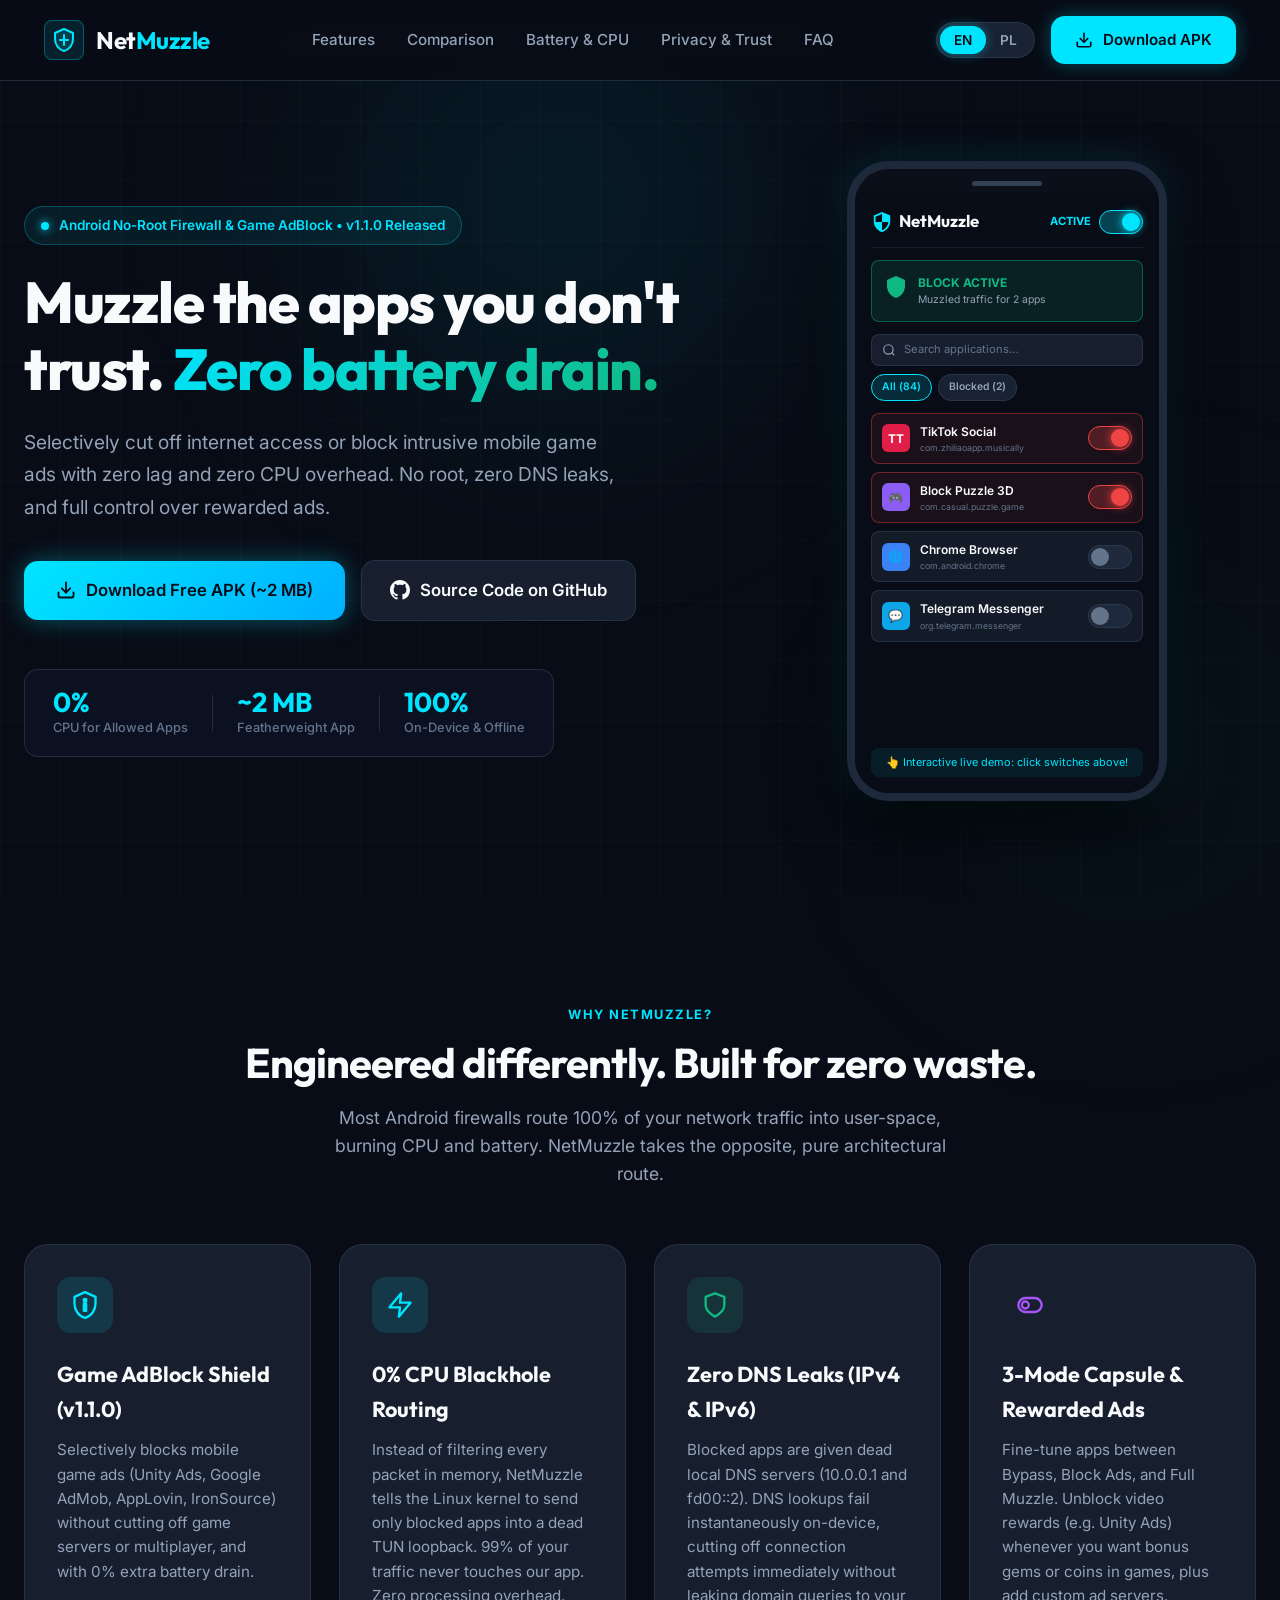
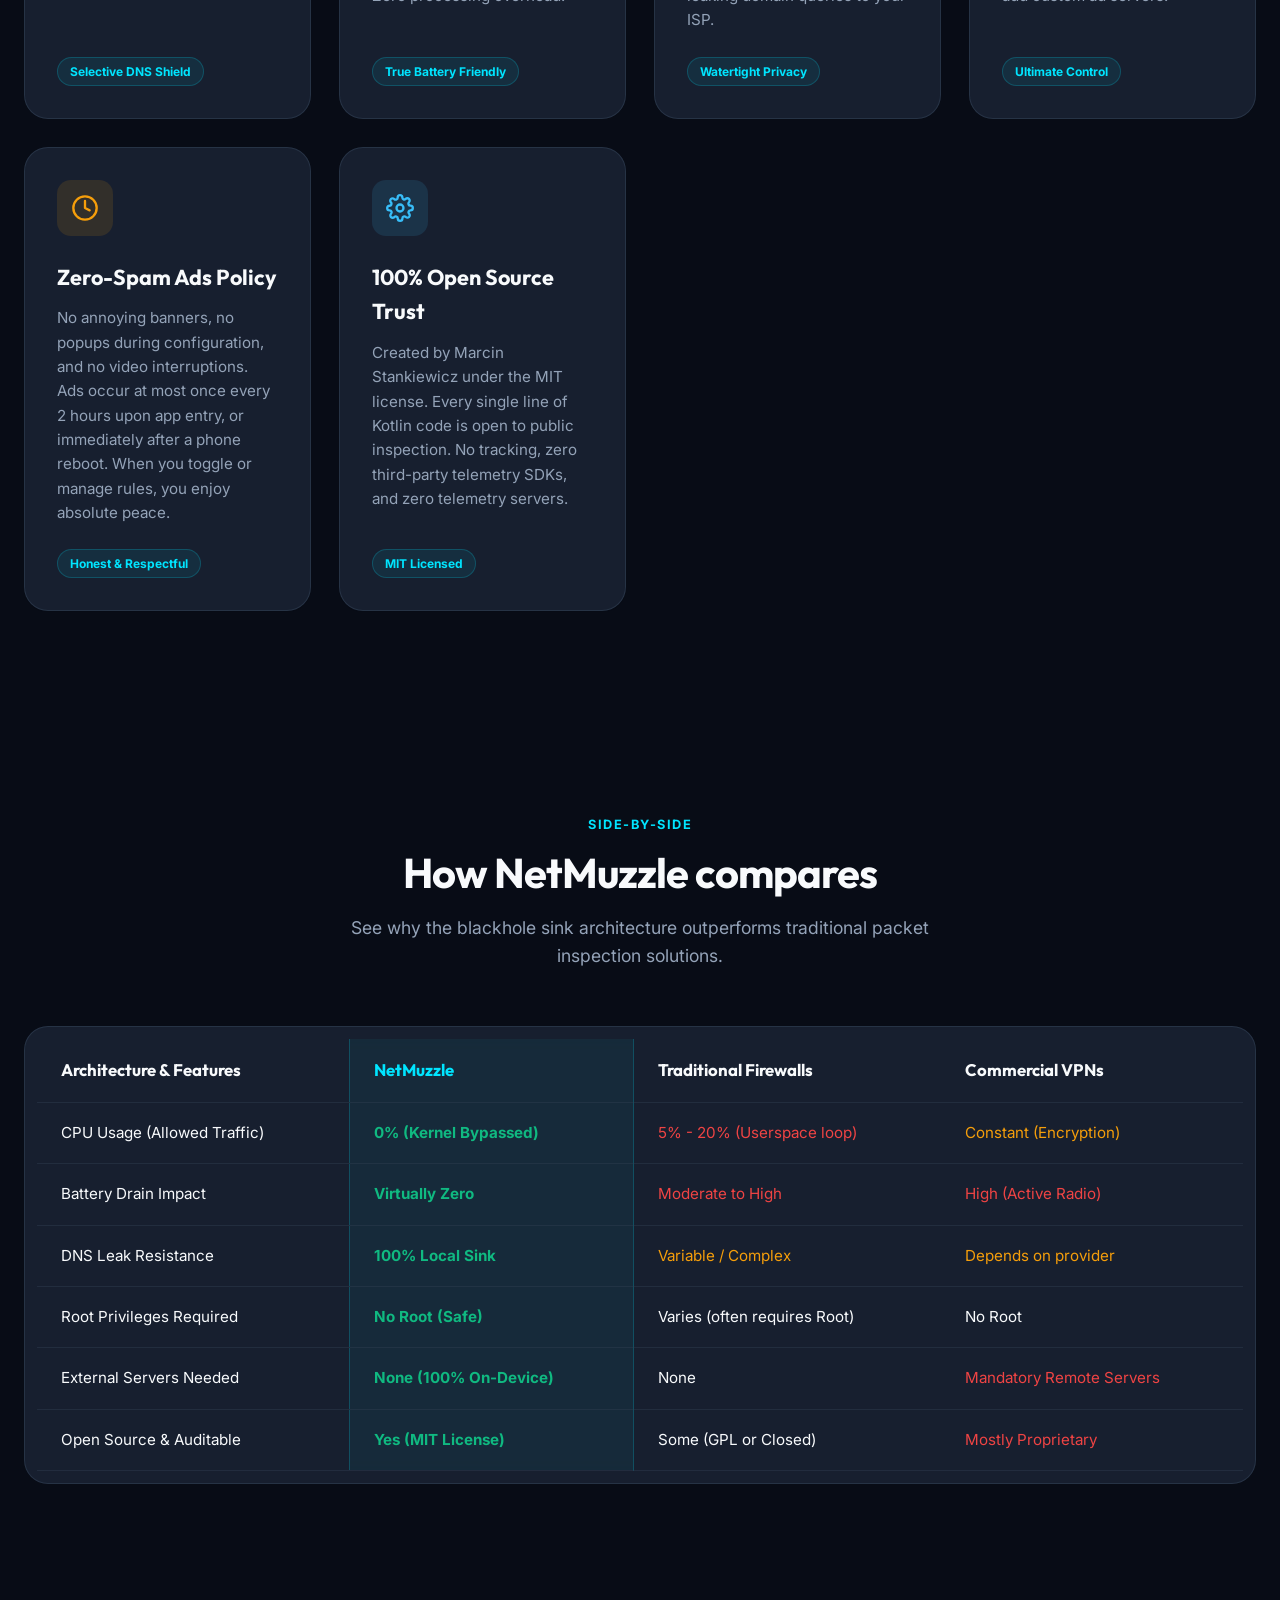
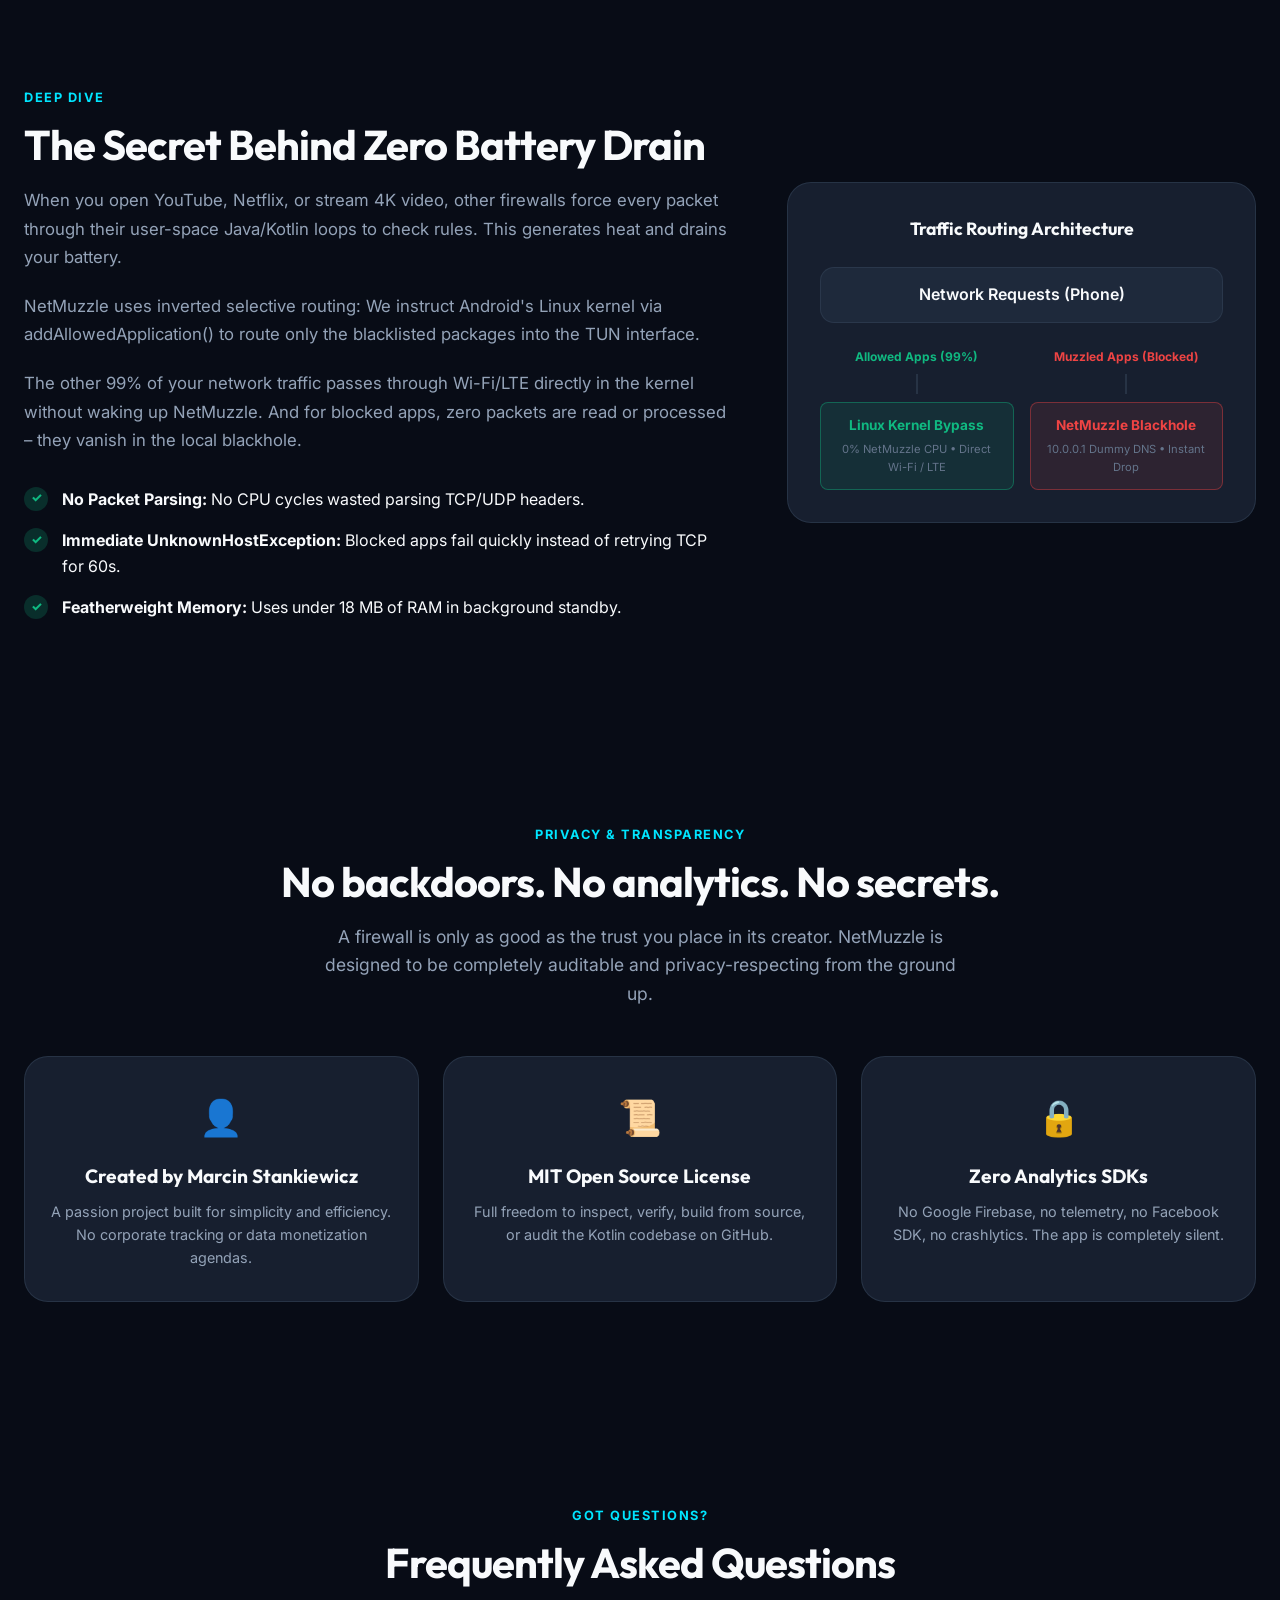
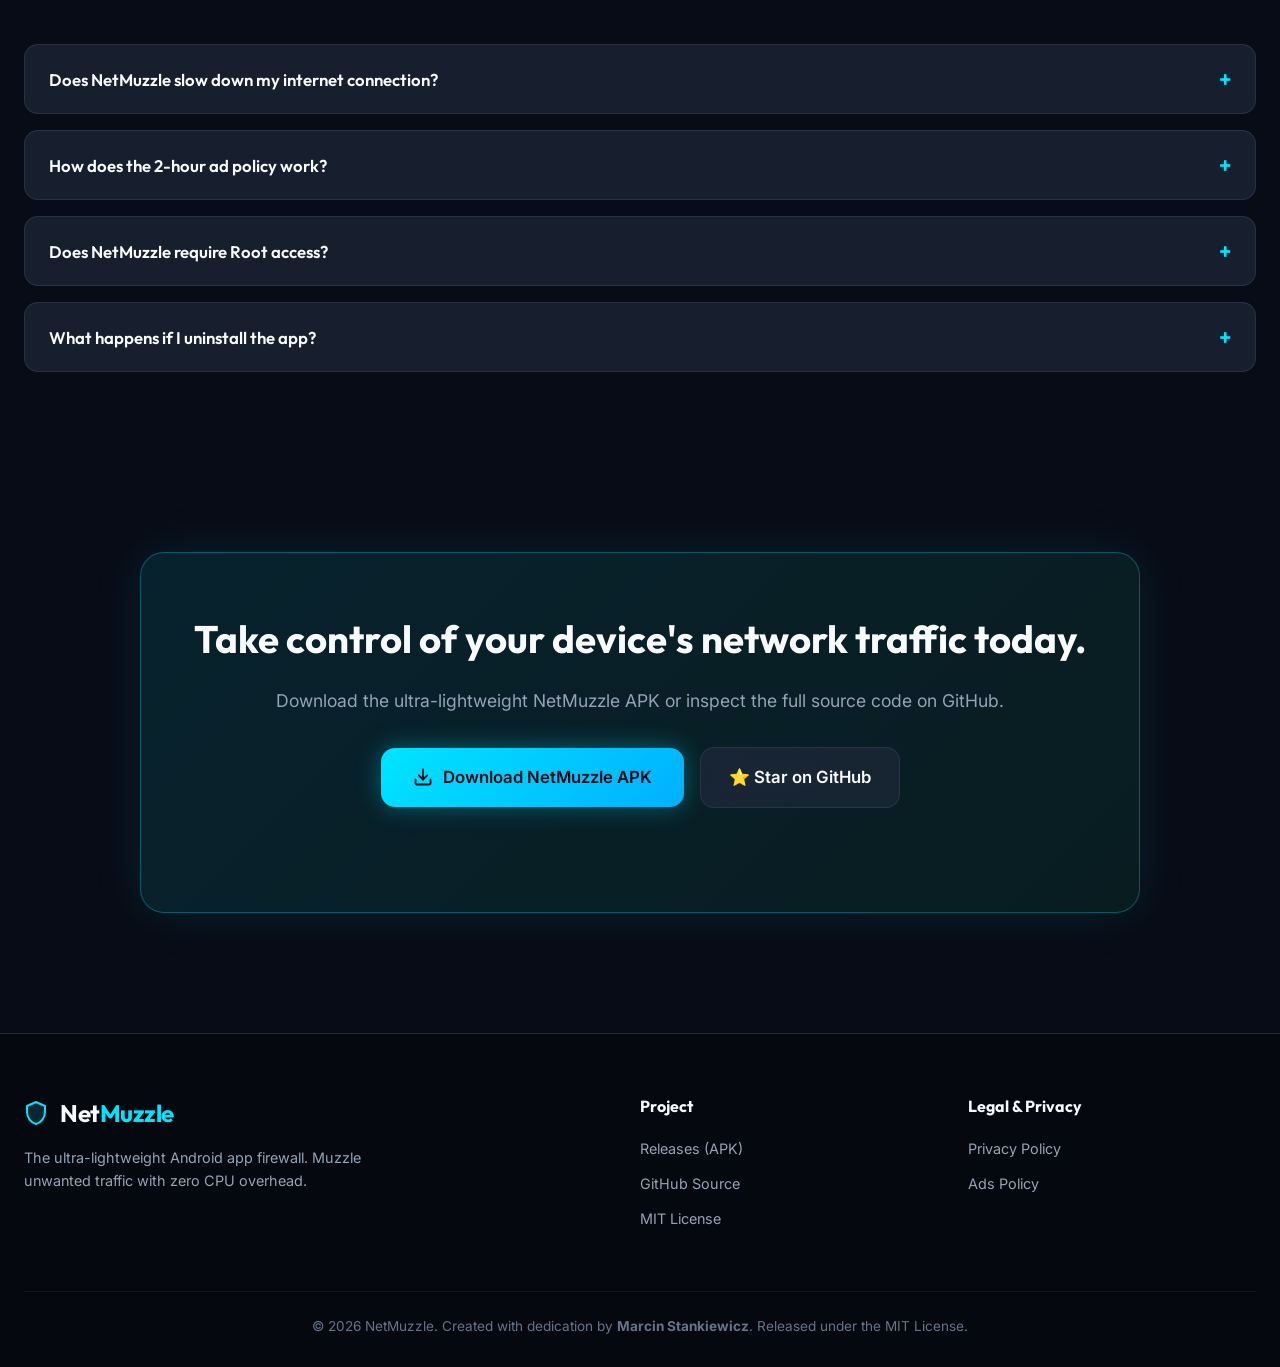
==== docs/index.html @ 723d8f4f "docs: update monetization plan and website to 2-hour ad interval with reboot reset" ====
<!DOCTYPE html>
<html lang="en">
<head>
    <meta charset="UTF-8">
    <meta name="viewport" content="width=device-width, initial-scale=1.0">
    <title>NetMuzzle - Ultra-Lightweight No-Root Android Firewall</title>
    <meta name="description" content="NetMuzzle is a sleek, ultra-lightweight Android firewall that selectively blocks internet access for chosen apps with zero CPU overhead, zero battery drain, and complete privacy.">
    
    <!-- Google Fonts -->
    <link rel="preconnect" href="https://fonts.googleapis.com">
    <link rel="preconnect" href="https://fonts.gstatic.com" crossorigin>
    <link href="https://fonts.googleapis.com/css2?family=Inter:wght@300;400;500;600;700&family=Outfit:wght@400;500;600;700;800&display=swap" rel="stylesheet">
    
    <link rel="stylesheet" href="style.css">
</head>
<body>
    <!-- Background Glow Elements -->
    <div class="glow-orb orb-1"></div>
    <div class="glow-orb orb-2"></div>
    <div class="grid-overlay"></div>

    <!-- Navigation Header -->
    <header class="navbar">
        <div class="nav-container">
            <a href="#hero" class="brand-logo">
                <div class="logo-icon-box">
                    <svg class="shield-svg" viewBox="0 0 24 24" fill="none" xmlns="http://www.w3.org/2000/svg">
                        <path d="M12 1L3 5V11C3 16.55 6.84 21.74 12 23C17.16 21.74 21 16.55 21 11V5L12 1Z" fill="#00E5FF" fill-opacity="0.15" stroke="#00E5FF" stroke-width="2" stroke-linecap="round" stroke-linejoin="round"/>
                        <path d="M12 7V17M8 12H16" stroke="#00E5FF" stroke-width="2" stroke-linecap="round" stroke-linejoin="round"/>
                    </svg>
                </div>
                <span class="brand-text">Net<span class="accent-text">Muzzle</span></span>
            </a>

            <nav class="nav-links">
                <a href="#features" class="nav-link" data-i18n="nav_features">Features</a>
                <a href="#comparison" class="nav-link" data-i18n="nav_comparison">Comparison</a>
                <a href="#performance" class="nav-link" data-i18n="nav_performance">Battery & CPU</a>
                <a href="#privacy" class="nav-link" data-i18n="nav_privacy">Privacy & Trust</a>
                <a href="#faq" class="nav-link" data-i18n="nav_faq">FAQ</a>
            </nav>

            <div class="nav-actions">
                <!-- Language Switcher Pill -->
                <div class="lang-switch-container">
                    <button class="lang-btn active" id="btn-en" onclick="setLanguage('en')">EN</button>
                    <button class="lang-btn" id="btn-pl" onclick="setLanguage('pl')">PL</button>
                </div>

                <a href="https://github.com/mastai-dev/NetMuzzle/releases/download/v1.1.0/NetMuzzle-v1.1.0.apk" class="btn btn-primary nav-cta">
                    <svg width="18" height="18" viewBox="0 0 24 24" fill="none" stroke="currentColor" stroke-width="2.2" stroke-linecap="round" stroke-linejoin="round"><path d="M21 15v4a2 2 0 0 1-2 2H5a2 2 0 0 1-2-2v-4"></path><polyline points="7 10 12 15 17 10"></polyline><line x1="12" y1="15" x2="12" y2="3"></line></svg>
                    <span data-i18n="btn_download">Download APK</span>
                </a>
            </div>
        </div>
    </header>

    <main>
        <!-- Hero Section -->
        <section id="hero" class="hero-section">
            <div class="hero-container">
                <div class="hero-content">
                    <div class="hero-badge">
                        <span class="pulse-dot"></span>
                        <span data-i18n="hero_badge">Android No-Root Firewall • Open Source</span>
                    </div>

                    <h1 class="hero-title" data-i18n="hero_title">
                        Muzzle the apps you don't trust. <span class="gradient-text">Zero battery drain.</span>
                    </h1>

                    <p class="hero-subtitle" data-i18n="hero_desc">
                        Selectively cut off internet access for chosen apps with our zero-CPU kernel sink. No root, zero DNS leaks, and an incidental once-a-day ad policy that respects your peace of mind.
                    </p>

                    <div class="hero-cta-group">
                        <a href="https://github.com/mastai-dev/NetMuzzle/releases/download/v1.1.0/NetMuzzle-v1.1.0.apk" class="btn btn-glow">
                            <svg width="20" height="20" viewBox="0 0 24 24" fill="none" stroke="currentColor" stroke-width="2.2" stroke-linecap="round" stroke-linejoin="round"><path d="M21 15v4a2 2 0 0 1-2 2H5a2 2 0 0 1-2-2v-4"></path><polyline points="7 10 12 15 17 10"></polyline><line x1="12" y1="15" x2="12" y2="3"></line></svg>
                            <span data-i18n="hero_cta_primary">Download Free APK (~2 MB)</span>
                        </a>
                        <a href="https://github.com/mastai-dev/NetMuzzle" target="_blank" class="btn btn-secondary">
                            <svg width="20" height="20" viewBox="0 0 24 24" fill="currentColor"><path d="M12 0C5.37 0 0 5.37 0 12c0 5.31 3.435 9.795 8.205 11.385.6.105.825-.255.825-.57 0-.285-.015-1.23-.015-2.235-3.015.555-3.795-.735-4.035-1.41-.135-.345-.72-1.41-1.23-1.695-.42-.225-1.02-.78-.015-.795.945-.015 1.62.87 1.845 1.23 1.08 1.815 2.805 1.305 3.495.99.105-.78.42-1.305.765-1.605-2.67-.3-5.46-1.335-5.46-5.925 0-1.305.465-2.385 1.23-3.225-.12-.3-.54-1.53.12-3.18 0 0 1.005-.315 3.3 1.23.96-.27 1.98-.405 3-.405s2.04.135 3 .405c2.295-1.56 3.3-1.23 3.3-1.23.66 1.65.24 2.88.12 3.18.765.84 1.23 1.905 1.23 3.225 0 4.605-2.805 5.625-5.475 5.925.435.375.81 1.095.81 2.22 0 1.605-.015 2.895-.015 3.3 0 .315.225.69.825.57A12.02 12.02 0 0024 12c0-6.63-5.37-12-12-12z"/></svg>
                            <span data-i18n="hero_cta_github">Source Code on GitHub</span>
                        </a>
                    </div>

                    <!-- Highlight Metrics -->
                    <div class="hero-stats">
                        <div class="stat-item">
                            <span class="stat-number">0%</span>
                            <span class="stat-label" data-i18n="stat_cpu">CPU for Allowed Apps</span>
                        </div>
                        <div class="stat-separator"></div>
                        <div class="stat-item">
                            <span class="stat-number">~2 MB</span>
                            <span class="stat-label" data-i18n="stat_size">Featherweight App</span>
                        </div>
                        <div class="stat-separator"></div>
                        <div class="stat-item">
                            <span class="stat-number">100%</span>
                            <span class="stat-label" data-i18n="stat_offline">On-Device & Offline</span>
                        </div>
                    </div>
                </div>

                <!-- Interactive App Preview Mockup -->
                <div class="hero-preview-wrapper">
                    <div class="phone-device-frame">
                        <div class="phone-speaker"></div>
                        <div class="phone-screen">
                            <!-- In-App Header -->
                            <div class="mock-app-bar">
                                <div class="mock-logo">
                                    <svg width="22" height="22" viewBox="0 0 24 24" fill="#00E5FF"><path d="M12 1L3 5v6c0 5.55 3.84 10.74 9 12 5.16-1.26 9-6.45 9-12V5L12 1zM12 11.99h7c-0.53 4.12-3.28 7.79-7 8.94V12H5V6.3l7-3.11v8.8z"/></svg>
                                    <span>NetMuzzle</span>
                                </div>
                                <div class="mock-master-switch-box">
                                    <span class="mock-switch-label" id="mock-status-text">ACTIVE</span>
                                    <label class="toggle-switch">
                                        <input type="checkbox" id="mock-master-toggle" checked onchange="toggleMockMaster()">
                                        <span class="toggle-slider"></span>
                                    </label>
                                </div>
                            </div>

                            <!-- In-App Status Card -->
                            <div class="mock-status-card" id="mock-status-card">
                                <div class="mock-status-icon">
                                    <svg width="24" height="24" viewBox="0 0 24 24" fill="currentColor"><path d="M12 1L3 5v6c0 5.55 3.84 10.74 9 12 5.16-1.26 9-6.45 9-12V5L12 1z"/></svg>
                                </div>
                                <div class="mock-status-info">
                                    <div class="mock-status-title" id="mock-card-title">BLOCK ACTIVE</div>
                                    <div class="mock-status-desc" id="mock-card-desc">Muzzled traffic for 2 apps</div>
                                </div>
                            </div>

                            <!-- In-App Search Bar -->
                            <div class="mock-search">
                                <svg width="14" height="14" viewBox="0 0 24 24" fill="none" stroke="#94A3B8" stroke-width="2"><circle cx="11" cy="11" r="8"></circle><line x1="21" y1="21" x2="16.65" y2="16.65"></line></svg>
                                <span class="mock-search-txt" data-i18n="mock_search">Search applications…</span>
                            </div>

                            <!-- In-App Filter Chips -->
                            <div class="mock-chips">
                                <span class="mock-chip active" data-i18n="mock_all">All (84)</span>
                                <span class="mock-chip" id="mock-blocked-chip" data-i18n="mock_blocked_chip">Blocked (2)</span>
                            </div>

                            <!-- In-App App List -->
                            <div class="mock-app-list">
                                <!-- App Item 1: TikTok / Social -->
                                <div class="mock-app-item blocked" id="app-item-1">
                                    <div class="app-avatar avatar-social">TT</div>
                                    <div class="app-details">
                                        <div class="app-name">TikTok Social</div>
                                        <div class="app-pkg">com.zhiliaoapp.musically</div>
                                    </div>
                                    <label class="toggle-switch switch-danger">
                                        <input type="checkbox" checked onchange="toggleMockApp(1)">
                                        <span class="toggle-slider"></span>
                                    </label>
                                </div>

                                <!-- App Item 2: Free Game with Ads -->
                                <div class="mock-app-item blocked" id="app-item-2">
                                    <div class="app-avatar avatar-game">🎮</div>
                                    <div class="app-details">
                                        <div class="app-name">Block Puzzle 3D</div>
                                        <div class="app-pkg">com.casual.puzzle.game</div>
                                    </div>
                                    <label class="toggle-switch switch-danger">
                                        <input type="checkbox" checked onchange="toggleMockApp(2)">
                                        <span class="toggle-slider"></span>
                                    </label>
                                </div>

                                <!-- App Item 3: Browser (Allowed) -->
                                <div class="mock-app-item" id="app-item-3">
                                    <div class="app-avatar avatar-browser">🌐</div>
                                    <div class="app-details">
                                        <div class="app-name">Chrome Browser</div>
                                        <div class="app-pkg">com.android.chrome</div>
                                    </div>
                                    <label class="toggle-switch switch-danger">
                                        <input type="checkbox" onchange="toggleMockApp(3)">
                                        <span class="toggle-slider"></span>
                                    </label>
                                </div>

                                <!-- App Item 4: Messaging (Allowed) -->
                                <div class="mock-app-item" id="app-item-4">
                                    <div class="app-avatar avatar-msg">💬</div>
                                    <div class="app-details">
                                        <div class="app-name">Telegram Messenger</div>
                                        <div class="app-pkg">org.telegram.messenger</div>
                                    </div>
                                    <label class="toggle-switch switch-danger">
                                        <input type="checkbox" onchange="toggleMockApp(4)">
                                        <span class="toggle-slider"></span>
                                    </label>
                                </div>
                            </div>

                            <!-- In-App Interactive Hint -->
                            <div class="mock-interactive-hint" data-i18n="mock_try_hint">
                                👆 Interactive live demo: click switches above!
                            </div>
                        </div>
                    </div>
                </div>
            </div>
        </section>

        <!-- Feature Pillars -->
        <section id="features" class="section">
            <div class="section-container">
                <div class="section-header text-center">
                    <span class="section-badge" data-i18n="badge_why">Why NetMuzzle?</span>
                    <h2 class="section-title" data-i18n="features_title">Engineered differently. Built for zero waste.</h2>
                    <p class="section-subtitle" data-i18n="features_subtitle">
                        Most Android firewalls route 100% of your network traffic into user-space, burning CPU and battery. NetMuzzle takes the opposite, pure architectural route.
                    </p>
                </div>

                <div class="features-grid">
                    <!-- Feature Card 0: Game AdBlock Shield -->
                    <div class="feature-card">
                        <div class="card-icon cyan-glow">
                            <svg width="28" height="28" viewBox="0 0 24 24" fill="none" stroke="#00E5FF" stroke-width="2" stroke-linecap="round" stroke-linejoin="round"><path d="M12 1L3 5v6c0 5.55 3.84 10.74 9 12 5.16-1.26 9-6.45 9-12V5L12 1z"></path><path d="M11 7h2v2h-2zM11 11h2v6h-2z"></path></svg>
                        </div>
                        <h3 class="card-title" data-i18n="f0_title">Game AdBlock Shield (v1.1.0)</h3>
                        <p class="card-desc" data-i18n="f0_desc">
                            Selectively blocks mobile game ads (Unity Ads, Google AdMob, AppLovin, IronSource) without cutting off game servers or multiplayer, and with 0% extra battery drain.
                        </p>
                        <div class="card-tag" data-i18n="f0_tag">Selective DNS Shield</div>
                    </div>

                    <!-- Feature Card 1 -->
                    <div class="feature-card">
                        <div class="card-icon cyan-glow">
                            <svg width="28" height="28" viewBox="0 0 24 24" fill="none" stroke="#00E5FF" stroke-width="2" stroke-linecap="round" stroke-linejoin="round"><path d="M13 2L3 14h9l-1 8 10-12h-9l1-8z"></path></svg>
                        </div>
                        <h3 class="card-title" data-i18n="f1_title">0% CPU Blackhole Routing</h3>
                        <p class="card-desc" data-i18n="f1_desc">
                            Instead of filtering every packet in memory, NetMuzzle tells the Linux kernel to send <em>only</em> blocked apps into a dead TUN loopback. 99% of your traffic never touches our app. Zero processing overhead.
                        </p>
                        <div class="card-tag" data-i18n="f1_tag">True Battery Friendly</div>
                    </div>

                    <!-- Feature Card 2 -->
                    <div class="feature-card">
                        <div class="card-icon green-glow">
                            <svg width="28" height="28" viewBox="0 0 24 24" fill="none" stroke="#10B981" stroke-width="2" stroke-linecap="round" stroke-linejoin="round"><path d="M12 22s8-4 8-10V5l-8-3-8 3v7c0 6 8 10 8 10z"></path></svg>
                        </div>
                        <h3 class="card-title" data-i18n="f2_title">Zero DNS Leaks (IPv4 & IPv6)</h3>
                        <p class="card-desc" data-i18n="f2_desc">
                            Blocked apps are given dead local DNS servers (<code>10.0.0.1</code> and <code>fd00::2</code>). DNS lookups fail instantaneously on-device, cutting off connection attempts immediately without leaking domain queries to your ISP.
                        </p>
                        <div class="card-tag" data-i18n="f2_tag">Watertight Privacy</div>
                    </div>

                    <!-- Feature Card 5: 3-State Capsule & Rewarded Ads -->
                    <div class="feature-card">
                        <div class="card-icon purple-glow">
                            <svg width="28" height="28" viewBox="0 0 24 24" fill="none" stroke="#A855F7" stroke-width="2" stroke-linecap="round" stroke-linejoin="round"><rect x="2" y="6" width="20" height="12" rx="6"></rect><circle cx="8" cy="12" r="3"></circle></svg>
                        </div>
                        <h3 class="card-title" data-i18n="f5_title">3-Mode Capsule &amp; Rewarded Ads</h3>
                        <p class="card-desc" data-i18n="f5_desc">
                            Fine-tune apps between Bypass, Block Ads, and Full Muzzle. Unblock video rewards (e.g. Unity Ads) whenever you want bonus gems or coins in games, plus add custom ad servers.
                        </p>
                        <div class="card-tag" data-i18n="f5_tag">Ultimate Control</div>
                    </div>

                    <!-- Feature Card 3 -->
                    <div class="feature-card">
                        <div class="card-icon amber-glow">
                            <svg width="28" height="28" viewBox="0 0 24 24" fill="none" stroke="#F59E0B" stroke-width="2" stroke-linecap="round" stroke-linejoin="round"><circle cx="12" cy="12" r="10"></circle><polyline points="12 6 12 12 16 14"></polyline></svg>
                        </div>
                        <h3 class="card-title" data-i18n="f3_title">Zero-Spam Ads Policy</h3>
                        <p class="card-desc" data-i18n="f3_desc">
                            No annoying banners, no popups during configuration, and no video interruptions. Ads occur at most <strong>once every 2 hours</strong> or immediately after a phone reboot. When you toggle or manage rules, you enjoy absolute peace.
                        </p>
                        <div class="card-tag" data-i18n="f3_tag">Honest & Respectful</div>
                    </div>

                    <!-- Feature Card 4 -->
                    <div class="feature-card">
                        <div class="card-icon blue-glow">
                            <svg width="28" height="28" viewBox="0 0 24 24" fill="none" stroke="#38BDF8" stroke-width="2" stroke-linecap="round" stroke-linejoin="round"><circle cx="12" cy="12" r="3"></circle><path d="M19.4 15a1.65 1.65 0 0 0 .33 1.82l.06.06a2 2 0 0 1 0 2.83 2 2 0 0 1-2.83 0l-.06-.06a1.65 1.65 0 0 0-1.82-.33 1.65 1.65 0 0 0-1 1.51V21a2 2 0 0 1-2 2 2 2 0 0 1-2-2v-.09A1.65 1.65 0 0 0 9 19.4a1.65 1.65 0 0 0-1.82.33l-.06.06a2 2 0 0 1-2.83 0 2 2 0 0 1 0-2.83l.06-.06a1.65 1.65 0 0 0 .33-1.82 1.65 1.65 0 0 0-1.51-1H3a2 2 0 0 1-2-2 2 2 0 0 1 2-2h.09A1.65 1.65 0 0 0 4.6 9a1.65 1.65 0 0 0-.33-1.82l-.06-.06a2 2 0 0 1 0-2.83 2 2 0 0 1 2.83 0l.06.06a1.65 1.65 0 0 0 1.82.33H9a1.65 1.65 0 0 0 1-1.51V3a2 2 0 0 1 2-2 2 2 0 0 1 2 2v.09a1.65 1.65 0 0 0 1 1.51 1.65 1.65 0 0 0 1.82-.33l.06-.06a2 2 0 0 1 2.83 0 2 2 0 0 1 0 2.83l-.06.06a1.65 1.65 0 0 0-.33 1.82V9a1.65 1.65 0 0 0 1.51 1H21a2 2 0 0 1 2 2 2 2 0 0 1-2 2h-.09a1.65 1.65 0 0 0-1.51 1z"></path></svg>
                        </div>
                        <h3 class="card-title" data-i18n="f4_title">100% Open Source Trust</h3>
                        <p class="card-desc" data-i18n="f4_desc">
                            Created by <strong>Marcin Stankiewicz</strong> under the MIT license. Every single line of Kotlin code is open to public inspection. No tracking, zero third-party telemetry SDKs, and zero telemetry servers.
                        </p>
                        <div class="card-tag" data-i18n="f4_tag">MIT Licensed</div>
                    </div>
                </div>
            </div>
        </section>

        <!-- Comparison Table Section -->
        <section id="comparison" class="section comparison-section">
            <div class="section-container">
                <div class="section-header text-center">
                    <span class="section-badge" data-i18n="badge_comp">Side-by-Side</span>
                    <h2 class="section-title" data-i18n="comp_title">How NetMuzzle compares</h2>
                    <p class="section-subtitle" data-i18n="comp_subtitle">
                        See why the blackhole sink architecture outperforms traditional packet inspection solutions.
                    </p>
                </div>

                <div class="table-wrapper">
                    <table class="comparison-table">
                        <thead>
                            <tr>
                                <th data-i18n="th_feature">Architecture & Features</th>
                                <th class="col-highlight">NetMuzzle</th>
                                <th data-i18n="th_traditional">Traditional Firewalls</th>
                                <th data-i18n="th_vpn">Commercial VPNs</th>
                            </tr>
                        </thead>
                        <tbody>
                            <tr>
                                <td data-i18n="row_cpu">CPU Usage (Allowed Traffic)</td>
                                <td class="col-highlight text-success"><strong>0% (Kernel Bypassed)</strong></td>
                                <td class="text-danger">5% - 20% (Userspace loop)</td>
                                <td class="text-warning">Constant (Encryption)</td>
                            </tr>
                            <tr>
                                <td data-i18n="row_battery">Battery Drain Impact</td>
                                <td class="col-highlight text-success"><strong>Virtually Zero</strong></td>
                                <td class="text-danger">Moderate to High</td>
                                <td class="text-danger">High (Active Radio)</td>
                            </tr>
                            <tr>
                                <td data-i18n="row_dns">DNS Leak Resistance</td>
                                <td class="col-highlight text-success"><strong>100% Local Sink</strong></td>
                                <td class="text-warning">Variable / Complex</td>
                                <td class="text-warning">Depends on provider</td>
                            </tr>
                            <tr>
                                <td data-i18n="row_root">Root Privileges Required</td>
                                <td class="col-highlight text-success"><strong>No Root (Safe)</strong></td>
                                <td>Varies (often requires Root)</td>
                                <td>No Root</td>
                            </tr>
                            <tr>
                                <td data-i18n="row_servers">External Servers Needed</td>
                                <td class="col-highlight text-success"><strong>None (100% On-Device)</strong></td>
                                <td>None</td>
                                <td class="text-danger">Mandatory Remote Servers</td>
                            </tr>
                            <tr>
                                <td data-i18n="row_open">Open Source & Auditable</td>
                                <td class="col-highlight text-success"><strong>Yes (MIT License)</strong></td>
                                <td>Some (GPL or Closed)</td>
                                <td class="text-danger">Mostly Proprietary</td>
                            </tr>
                        </tbody>
                    </table>
                </div>
            </div>
        </section>

        <!-- Deep Dive: Battery & CPU -->
        <section id="performance" class="section performance-section">
            <div class="section-container">
                <div class="performance-grid">
                    <div class="performance-text">
                        <span class="section-badge" data-i18n="badge_perf">Deep Dive</span>
                        <h2 class="section-title" data-i18n="perf_title">The Secret Behind Zero Battery Drain</h2>
                        <p class="section-paragraph" data-i18n="perf_p1">
                            When you open YouTube, Netflix, or stream 4K video, other firewalls force every packet through their user-space Java/Kotlin loops to check rules. This generates heat and drains your battery.
                        </p>
                        <p class="section-paragraph" data-i18n="perf_p2">
                            <strong>NetMuzzle uses inverted selective routing:</strong> We instruct Android's Linux kernel via <code>addAllowedApplication()</code> to route <em>only</em> the blacklisted packages into the TUN interface.
                        </p>
                        <p class="section-paragraph" data-i18n="perf_p3">
                            The other 99% of your network traffic passes through Wi-Fi/LTE directly in the kernel without waking up NetMuzzle. And for blocked apps, zero packets are read or processed – they vanish in the local blackhole.
                        </p>

                        <div class="perf-bullets">
                            <div class="perf-bullet">
                                <div class="bullet-check">✓</div>
                                <div><strong data-i18n="bullet_1_title">No Packet Parsing:</strong> <span data-i18n="bullet_1_desc">No CPU cycles wasted parsing TCP/UDP headers.</span></div>
                            </div>
                            <div class="perf-bullet">
                                <div class="bullet-check">✓</div>
                                <div><strong data-i18n="bullet_2_title">Immediate UnknownHostException:</strong> <span data-i18n="bullet_2_desc">Blocked apps fail quickly instead of retrying TCP for 60s.</span></div>
                            </div>
                            <div class="perf-bullet">
                                <div class="bullet-check">✓</div>
                                <div><strong data-i18n="bullet_3_title">Featherweight Memory:</strong> <span data-i18n="bullet_3_desc">Uses under 18 MB of RAM in background standby.</span></div>
                            </div>
                        </div>
                    </div>

                    <div class="performance-diagram-box">
                        <div class="diagram-card">
                            <div class="diagram-header" data-i18n="diag_header">Traffic Routing Architecture</div>
                            
                            <div class="diag-node node-app">
                                <span>Network Requests (Phone)</span>
                            </div>
                            <div class="diag-split">
                                <div class="diag-branch branch-allowed">
                                    <span class="diag-branch-lbl text-success" data-i18n="diag_allowed">Allowed Apps (99%)</span>
                                    <div class="diag-arrow-down"></div>
                                    <div class="diag-box box-kernel">
                                        <strong>Linux Kernel Bypass</strong>
                                        <small>0% NetMuzzle CPU • Direct Wi-Fi / LTE</small>
                                    </div>
                                </div>
                                <div class="diag-branch branch-blocked">
                                    <span class="diag-branch-lbl text-danger" data-i18n="diag_blocked">Muzzled Apps (Blocked)</span>
                                    <div class="diag-arrow-down"></div>
                                    <div class="diag-box box-blackhole">
                                        <strong>NetMuzzle Blackhole</strong>
                                        <small>10.0.0.1 Dummy DNS • Instant Drop</small>
                                    </div>
                                </div>
                            </div>
                        </div>
                    </div>
                </div>
            </div>
        </section>

        <!-- Privacy & Trust Section -->
        <section id="privacy" class="section privacy-section">
            <div class="section-container text-center">
                <span class="section-badge" data-i18n="badge_trust">Privacy & Transparency</span>
                <h2 class="section-title" data-i18n="trust_title">No backdoors. No analytics. No secrets.</h2>
                <p class="section-subtitle max-w-700" data-i18n="trust_subtitle">
                    A firewall is only as good as the trust you place in its creator. NetMuzzle is designed to be completely auditable and privacy-respecting from the ground up.
                </p>

                <div class="trust-grid">
                    <div class="trust-card">
                        <div class="trust-icon">👤</div>
                        <h4 data-i18n="trust_author_title">Created by Marcin Stankiewicz</h4>
                        <p data-i18n="trust_author_desc">A passion project built for simplicity and efficiency. No corporate tracking or data monetization agendas.</p>
                    </div>

                    <div class="trust-card">
                        <div class="trust-icon">📜</div>
                        <h4 data-i18n="trust_license_title">MIT Open Source License</h4>
                        <p data-i18n="trust_license_desc">Full freedom to inspect, verify, build from source, or audit the Kotlin codebase on GitHub.</p>
                    </div>

                    <div class="trust-card">
                        <div class="trust-icon">🔒</div>
                        <h4 data-i18n="trust_offline_title">Zero Analytics SDKs</h4>
                        <p data-i18n="trust_offline_desc">No Google Firebase, no telemetry, no Facebook SDK, no crashlytics. The app is completely silent.</p>
                    </div>
                </div>
            </div>
        </section>

        <!-- FAQ Section -->
        <section id="faq" class="section faq-section">
            <div class="section-container max-w-800">
                <div class="section-header text-center">
                    <span class="section-badge" data-i18n="badge_faq">Got Questions?</span>
                    <h2 class="section-title" data-i18n="faq_title">Frequently Asked Questions</h2>
                </div>

                <div class="faq-accordion">
                    <!-- FAQ 1 -->
                    <div class="faq-item">
                        <button class="faq-question" onclick="toggleFaq(this)">
                            <span data-i18n="faq_1_q">Does NetMuzzle slow down my internet connection?</span>
                            <span class="faq-chevron">+</span>
                        </button>
                        <div class="faq-answer">
                            <p data-i18n="faq_1_a">No, absolutely not. Unblocked applications completely bypass the NetMuzzle VPN interface at the Linux kernel level and communicate directly with your Wi-Fi or cellular network at native hardware speeds.</p>
                        </div>
                    </div>

                    <!-- FAQ 2 -->
                    <div class="faq-item">
                        <button class="faq-question" onclick="toggleFaq(this)">
                            <span data-i18n="faq_2_q">How does the 2-hour ad policy work?</span>
                            <span class="faq-chevron">+</span>
                        </button>
                        <div class="faq-answer">
                            <p data-i18n="faq_2_a">We believe apps should not annoy users. An ad may only appear upon entering the app at most once every 2 hours, or immediately upon your first launch after restarting your device. Subsequent visits or toggles within the 2-hour window will never display ads.</p>
                        </div>
                    </div>

                    <!-- FAQ 3 -->
                    <div class="faq-item">
                        <button class="faq-question" onclick="toggleFaq(this)">
                            <span data-i18n="faq_3_q">Does NetMuzzle require Root access?</span>
                            <span class="faq-chevron">+</span>
                        </button>
                        <div class="faq-answer">
                            <p data-i18n="faq_3_a">No root is needed. NetMuzzle uses Android's official VpnService API to create a local virtual blackhole on your device without modifying system partitions.</p>
                        </div>
                    </div>

                    <!-- FAQ 4 -->
                    <div class="faq-item">
                        <button class="faq-question" onclick="toggleFaq(this)">
                            <span data-i18n="faq_4_q">What happens if I uninstall the app?</span>
                            <span class="faq-chevron">+</span>
                        </button>
                        <div class="faq-answer">
                            <p data-i18n="faq_4_a">When uninstalled, the Android operating system immediately closes the VPN session and clears all app rules. Your network routing returns 100% to factory defaults with zero residual files left on your device.</p>
                        </div>
                    </div>
                </div>
            </div>
        </section>

        <!-- Bottom CTA Banner -->
        <section class="bottom-cta-section">
            <div class="bottom-cta-container">
                <h2 data-i18n="cta_bottom_title">Take control of your device's network traffic today.</h2>
                <p data-i18n="cta_bottom_desc">Download the ultra-lightweight NetMuzzle APK or inspect the full source code on GitHub.</p>
                <div class="hero-cta-group justify-center">
                    <a href="https://github.com/mastai-dev/NetMuzzle/releases/download/v1.1.0/NetMuzzle-v1.1.0.apk" class="btn btn-glow">
                        <svg width="20" height="20" viewBox="0 0 24 24" fill="none" stroke="currentColor" stroke-width="2.2" stroke-linecap="round" stroke-linejoin="round"><path d="M21 15v4a2 2 0 0 1-2 2H5a2 2 0 0 1-2-2v-4"></path><polyline points="7 10 12 15 17 10"></polyline><line x1="12" y1="15" x2="12" y2="3"></line></svg>
                        <span data-i18n="btn_download_now">Download NetMuzzle APK</span>
                    </a>
                    <a href="https://github.com/mastai-dev/NetMuzzle" target="_blank" class="btn btn-secondary">
                        <span data-i18n="btn_star_github">⭐ Star on GitHub</span>
                    </a>
                </div>
            </div>
        </section>
    </main>

    <!-- Footer -->
    <footer class="footer">
        <div class="footer-container">
            <div class="footer-top">
                <div class="footer-brand">
                    <div class="brand-logo">
                        <svg class="shield-svg" width="22" height="22" viewBox="0 0 24 24" fill="none"><path d="M12 1L3 5V11C3 16.55 6.84 21.74 12 23C17.16 21.74 21 16.55 21 11V5L12 1Z" fill="#00E5FF" fill-opacity="0.15" stroke="#00E5FF" stroke-width="2"/></svg>
                        <span class="brand-text">Net<span class="accent-text">Muzzle</span></span>
                    </div>
                    <p class="footer-tagline" data-i18n="footer_tagline">The ultra-lightweight Android app firewall. Muzzle unwanted traffic with zero CPU overhead.</p>
                </div>

                <div class="footer-links-col">
                    <h5 data-i18n="footer_col_project">Project</h5>
                    <a href="https://github.com/mastai-dev/NetMuzzle/releases" target="_blank" data-i18n="footer_releases">Releases (APK)</a>
                    <a href="https://github.com/mastai-dev/NetMuzzle" target="_blank">GitHub Source</a>
                    <a href="https://github.com/mastai-dev/NetMuzzle/blob/main/LICENSE" target="_blank">MIT License</a>
                </div>

                <div class="footer-links-col">
                    <h5 data-i18n="footer_col_legal">Legal & Privacy</h5>
                    <a href="privacy.html" data-i18n="footer_privacy">Privacy Policy</a>
                    <a href="https://github.com/mastai-dev/NetMuzzle/blob/main/MONETIZATION_PLAN.md" target="_blank" data-i18n="footer_ads_policy">Ads Policy</a>
                </div>
            </div>

            <div class="footer-bottom">
                <p>&copy; 2026 NetMuzzle. Created with dedication by <strong>Marcin Stankiewicz</strong>. Released under the MIT License.</p>
            </div>
        </div>
    </footer>

    <script src="script.js"></script>
</body>
</html>
---- docs/style.css ----
/* ==========================================================================
   NetMuzzle Landing Page - Modern Cyberpunk / Dark Mode Design System
   ========================================================================== */

:root {
    --bg-base: #080c16;
    --bg-surface: #0f172a;
    --bg-card: rgba(30, 41, 59, 0.7);
    --bg-card-hover: rgba(30, 41, 59, 0.95);
    --border-color: rgba(51, 65, 85, 0.6);
    --border-glow: rgba(0, 229, 255, 0.4);

    --primary-cyan: #00E5FF;
    --primary-cyan-hover: #38BDF8;
    --cyan-glow: rgba(0, 229, 255, 0.25);
    
    --status-green: #10B981;
    --status-amber: #F59E0B;
    --status-red: #EF4444;

    --text-primary: #F8FAFC;
    --text-secondary: #94A3B8;
    --text-muted: #64748B;

    --font-heading: 'Outfit', -apple-system, sans-serif;
    --font-body: 'Inter', -apple-system, sans-serif;

    --radius-sm: 8px;
    --radius-md: 14px;
    --radius-lg: 24px;
    --radius-full: 9999px;

    --transition: all 0.25s cubic-bezier(0.16, 1, 0.3, 1);
}

*, *::before, *::after {
    box-sizing: border-box;
    margin: 0;
    padding: 0;
}

html {
    scroll-behavior: smooth;
    font-size: 16px;
}

body {
    background-color: var(--bg-base);
    color: var(--text-primary);
    font-family: var(--font-body);
    line-height: 1.6;
    overflow-x: hidden;
    position: relative;
    min-height: 100vh;
}

/* Background Atmosphere Glows */
.glow-orb {
    position: fixed;
    border-radius: 50%;
    filter: blur(120px);
    pointer-events: none;
    z-index: 0;
}

.orb-1 {
    width: 600px;
    height: 600px;
    top: -100px;
    left: 20%;
    background: radial-gradient(circle, rgba(0, 229, 255, 0.12) 0%, rgba(0,0,0,0) 70%);
}

.orb-2 {
    width: 500px;
    height: 500px;
    top: 500px;
    right: -100px;
    background: radial-gradient(circle, rgba(16, 185, 129, 0.08) 0%, rgba(0,0,0,0) 70%);
}

.grid-overlay {
    position: fixed;
    top: 0;
    left: 0;
    right: 0;
    bottom: 0;
    background-image: linear-gradient(rgba(255, 255, 255, 0.02) 1px, transparent 1px),
                      linear-gradient(90deg, rgba(255, 255, 255, 0.02) 1px, transparent 1px);
    background-size: 60px 60px;
    pointer-events: none;
    z-index: 0;
}

/* Navigation Bar */
.navbar {
    position: sticky;
    top: 0;
    width: 100%;
    background: rgba(8, 12, 22, 0.85);
    backdrop-filter: blur(16px);
    -webkit-backdrop-filter: blur(16px);
    border-bottom: 1px solid var(--border-color);
    z-index: 100;
}

.nav-container {
    max-width: 1240px;
    margin: 0 auto;
    padding: 16px 24px;
    display: flex;
    align-items: center;
    justify-content: space-between;
}

.brand-logo {
    display: flex;
    align-items: center;
    gap: 12px;
    text-decoration: none;
}

.logo-icon-box {
    width: 40px;
    height: 40px;
    border-radius: var(--radius-sm);
    background: rgba(0, 229, 255, 0.1);
    border: 1px solid rgba(0, 229, 255, 0.3);
    display: flex;
    align-items: center;
    justify-content: center;
}

.shield-svg {
    width: 24px;
    height: 24px;
}

.brand-text {
    font-family: var(--font-heading);
    font-size: 1.5rem;
    font-weight: 700;
    color: var(--text-primary);
    letter-spacing: -0.5px;
}

.accent-text {
    color: var(--primary-cyan);
}

.nav-links {
    display: flex;
    align-items: center;
    gap: 32px;
}

.nav-link {
    color: var(--text-secondary);
    text-decoration: none;
    font-size: 0.95rem;
    font-weight: 500;
    transition: var(--transition);
}

.nav-link:hover {
    color: var(--primary-cyan);
}

.nav-actions {
    display: flex;
    align-items: center;
    gap: 16px;
}

/* Language Switcher */
.lang-switch-container {
    display: flex;
    background: rgba(30, 41, 59, 0.8);
    border: 1px solid var(--border-color);
    border-radius: var(--radius-full);
    padding: 3px;
}

.lang-btn {
    background: transparent;
    border: none;
    color: var(--text-secondary);
    font-family: var(--font-body);
    font-size: 0.85rem;
    font-weight: 600;
    padding: 6px 14px;
    border-radius: var(--radius-full);
    cursor: pointer;
    transition: var(--transition);
}

.lang-btn.active {
    background: var(--primary-cyan);
    color: #080c16;
    box-shadow: 0 0 12px rgba(0, 229, 255, 0.4);
}

/* Buttons */
.btn {
    display: inline-flex;
    align-items: center;
    justify-content: center;
    gap: 10px;
    padding: 12px 24px;
    border-radius: var(--radius-md);
    font-family: var(--font-body);
    font-size: 0.95rem;
    font-weight: 600;
    text-decoration: none;
    cursor: pointer;
    transition: var(--transition);
}

.btn-primary {
    background: var(--primary-cyan);
    color: #080c16;
    border: none;
    box-shadow: 0 0 18px rgba(0, 229, 255, 0.3);
}

.btn-primary:hover {
    background: var(--primary-cyan-hover);
    box-shadow: 0 0 25px rgba(0, 229, 255, 0.5);
    transform: translateY(-2px);
}

.btn-glow {
    background: linear-gradient(135deg, #00E5FF 0%, #00B0FF 100%);
    color: #080c16;
    border: none;
    font-size: 1.05rem;
    padding: 16px 32px;
    box-shadow: 0 0 25px rgba(0, 229, 255, 0.35);
}

.btn-glow:hover {
    box-shadow: 0 0 35px rgba(0, 229, 255, 0.6);
    transform: translateY(-3px);
}

.btn-secondary {
    background: rgba(30, 41, 59, 0.7);
    color: var(--text-primary);
    border: 1px solid var(--border-color);
    backdrop-filter: blur(8px);
    font-size: 1.05rem;
    padding: 16px 28px;
}

.btn-secondary:hover {
    background: rgba(30, 41, 59, 0.95);
    border-color: var(--primary-cyan);
    color: var(--primary-cyan);
    transform: translateY(-2px);
}

/* Hero Section */
.hero-section {
    position: relative;
    padding: 80px 24px 100px;
    z-index: 1;
}

.hero-container {
    max-width: 1240px;
    margin: 0 auto;
    display: grid;
    grid-template-columns: 1.15fr 0.85fr;
    gap: 60px;
    align-items: center;
}

.hero-badge {
    display: inline-flex;
    align-items: center;
    gap: 10px;
    background: rgba(0, 229, 255, 0.08);
    border: 1px solid rgba(0, 229, 255, 0.25);
    padding: 8px 16px;
    border-radius: var(--radius-full);
    font-size: 0.85rem;
    font-weight: 600;
    color: var(--primary-cyan);
    margin-bottom: 24px;
}

.pulse-dot {
    width: 8px;
    height: 8px;
    background: var(--primary-cyan);
    border-radius: 50%;
    box-shadow: 0 0 10px var(--primary-cyan);
    animation: pulse 2s infinite;
}

@keyframes pulse {
    0% { transform: scale(0.95); box-shadow: 0 0 0 0 rgba(0, 229, 255, 0.7); }
    70% { transform: scale(1); box-shadow: 0 0 0 8px rgba(0, 229, 255, 0); }
    100% { transform: scale(0.95); box-shadow: 0 0 0 0 rgba(0, 229, 255, 0); }
}

.hero-title {
    font-family: var(--font-heading);
    font-size: 3.6rem;
    font-weight: 800;
    line-height: 1.15;
    letter-spacing: -1.5px;
    margin-bottom: 24px;
}

.gradient-text {
    background: linear-gradient(135deg, #00E5FF 0%, #10B981 100%);
    -webkit-background-clip: text;
    -webkit-text-fill-color: transparent;
}

.hero-subtitle {
    font-size: 1.2rem;
    color: var(--text-secondary);
    line-height: 1.7;
    margin-bottom: 36px;
    max-width: 600px;
}

.hero-cta-group {
    display: flex;
    align-items: center;
    gap: 16px;
    flex-wrap: wrap;
    margin-bottom: 48px;
}

.hero-stats {
    display: flex;
    align-items: center;
    gap: 24px;
    background: rgba(15, 23, 42, 0.6);
    border: 1px solid var(--border-color);
    padding: 18px 28px;
    border-radius: var(--radius-md);
    backdrop-filter: blur(12px);
    width: fit-content;
}

.stat-item {
    display: flex;
    flex-direction: column;
}

.stat-number {
    font-family: var(--font-heading);
    font-size: 1.7rem;
    font-weight: 700;
    color: var(--primary-cyan);
    line-height: 1.1;
}

.stat-label {
    font-size: 0.8rem;
    color: var(--text-muted);
    font-weight: 500;
}

.stat-separator {
    width: 1px;
    height: 36px;
    background: var(--border-color);
}

/* Phone Device Frame & Interactive Mockup */
.hero-preview-wrapper {
    display: flex;
    justify-content: center;
}

.phone-device-frame {
    width: 320px;
    height: 640px;
    background: #0B0F19;
    border: 8px solid #1E293B;
    border-radius: 42px;
    box-shadow: 0 25px 60px rgba(0, 0, 0, 0.8),
                0 0 40px rgba(0, 229, 255, 0.15);
    position: relative;
    overflow: hidden;
    display: flex;
    flex-direction: column;
}

.phone-speaker {
    width: 70px;
    height: 5px;
    background: #334155;
    border-radius: var(--radius-full);
    margin: 12px auto 6px;
    flex-shrink: 0;
}

.phone-screen {
    flex: 1;
    background: #080C16;
    padding: 16px;
    display: flex;
    flex-direction: column;
    overflow-y: auto;
}

.mock-app-bar {
    display: flex;
    justify-content: space-between;
    align-items: center;
    padding-bottom: 12px;
    border-bottom: 1px solid rgba(51, 65, 85, 0.3);
}

.mock-logo {
    display: flex;
    align-items: center;
    gap: 6px;
    font-family: var(--font-heading);
    font-weight: 700;
    font-size: 1.05rem;
}

.mock-master-switch-box {
    display: flex;
    align-items: center;
    gap: 8px;
}

.mock-switch-label {
    font-size: 0.7rem;
    font-weight: 700;
    color: var(--primary-cyan);
}

/* Toggle Switch Component */
.toggle-switch {
    position: relative;
    display: inline-block;
    width: 44px;
    height: 24px;
}

.toggle-switch input {
    opacity: 0;
    width: 0;
    height: 0;
}

.toggle-slider {
    position: absolute;
    cursor: pointer;
    top: 0;
    left: 0;
    right: 0;
    bottom: 0;
    background-color: #1E293B;
    transition: 0.3s cubic-bezier(0.16, 1, 0.3, 1);
    border-radius: 34px;
    border: 1px solid var(--border-color);
}

.toggle-slider:before {
    position: absolute;
    content: "";
    height: 18px;
    width: 18px;
    left: 2px;
    bottom: 2px;
    background-color: var(--text-muted);
    transition: 0.3s cubic-bezier(0.16, 1, 0.3, 1);
    border-radius: 50%;
}

input:checked + .toggle-slider {
    background-color: rgba(0, 229, 255, 0.25);
    border-color: var(--primary-cyan);
}

input:checked + .toggle-slider:before {
    transform: translateX(20px);
    background-color: var(--primary-cyan);
    box-shadow: 0 0 10px var(--primary-cyan);
}

/* Danger Switch (Red for Blocked App) */
.switch-danger input:checked + .toggle-slider {
    background-color: rgba(239, 68, 68, 0.25);
    border-color: var(--status-red);
}

.switch-danger input:checked + .toggle-slider:before {
    transform: translateX(20px);
    background-color: var(--status-red);
    box-shadow: 0 0 10px var(--status-red);
}

/* In-App Status Card */
.mock-status-card {
    background: rgba(16, 185, 129, 0.12);
    border: 1px solid rgba(16, 185, 129, 0.4);
    border-radius: var(--radius-sm);
    padding: 12px;
    display: flex;
    align-items: center;
    gap: 10px;
    margin: 12px 0;
    transition: var(--transition);
}

.mock-status-card.standby {
    background: rgba(245, 158, 11, 0.12);
    border-color: rgba(245, 158, 11, 0.4);
}

.mock-status-card.disabled {
    background: rgba(30, 41, 59, 0.5);
    border-color: var(--border-color);
}

.mock-status-icon {
    color: var(--status-green);
}

.mock-status-card.standby .mock-status-icon {
    color: var(--status-amber);
}

.mock-status-card.disabled .mock-status-icon {
    color: var(--text-muted);
}

.mock-status-title {
    font-size: 0.75rem;
    font-weight: 700;
    color: var(--status-green);
}

.mock-status-card.standby .mock-status-title {
    color: var(--status-amber);
}

.mock-status-card.disabled .mock-status-title {
    color: var(--text-muted);
}

.mock-status-desc {
    font-size: 0.65rem;
    color: var(--text-secondary);
}

/* Search bar in phone mockup */
.mock-search {
    background: rgba(30, 41, 59, 0.7);
    border: 1px solid var(--border-color);
    border-radius: var(--radius-sm);
    padding: 6px 10px;
    display: flex;
    align-items: center;
    gap: 8px;
    margin-bottom: 8px;
}

.mock-search-txt {
    font-size: 0.7rem;
    color: var(--text-muted);
}

.mock-chips {
    display: flex;
    gap: 6px;
    margin-bottom: 12px;
}

.mock-chip {
    font-size: 0.65rem;
    font-weight: 600;
    padding: 4px 10px;
    border-radius: var(--radius-full);
    background: rgba(30, 41, 59, 0.8);
    border: 1px solid var(--border-color);
    color: var(--text-secondary);
}

.mock-chip.active {
    background: rgba(0, 229, 255, 0.15);
    border-color: var(--primary-cyan);
    color: var(--primary-cyan);
}

/* App list in phone */
.mock-app-list {
    display: flex;
    flex-direction: column;
    gap: 8px;
    flex: 1;
}

.mock-app-item {
    background: rgba(30, 41, 59, 0.5);
    border: 1px solid var(--border-color);
    border-radius: var(--radius-sm);
    padding: 8px 10px;
    display: flex;
    align-items: center;
    gap: 10px;
    transition: var(--transition);
}

.mock-app-item.blocked {
    border-color: rgba(239, 68, 68, 0.4);
    background: rgba(239, 68, 68, 0.08);
}

.app-avatar {
    width: 28px;
    height: 28px;
    border-radius: 6px;
    display: flex;
    align-items: center;
    justify-content: center;
    font-size: 0.75rem;
    font-weight: 700;
}

.avatar-social { background: #E11D48; color: #fff; }
.avatar-game { background: #8B5CF6; }
.avatar-browser { background: #3B82F6; }
.avatar-msg { background: #0EA5E9; }

.app-details {
    flex: 1;
}

.app-name {
    font-size: 0.75rem;
    font-weight: 600;
    color: var(--text-primary);
}

.app-pkg {
    font-size: 0.55rem;
    color: var(--text-muted);
}

.mock-interactive-hint {
    margin-top: 10px;
    text-align: center;
    font-size: 0.68rem;
    color: var(--primary-cyan);
    padding: 6px;
    background: rgba(0, 229, 255, 0.08);
    border-radius: var(--radius-sm);
    animation: bounce 2s infinite;
}

@keyframes bounce {
    0%, 20%, 50%, 80%, 100% { transform: translateY(0); }
    40% { transform: translateY(-4px); }
    60% { transform: translateY(-2px); }
}

/* Sections Common */
.section {
    position: relative;
    padding: 100px 24px;
    z-index: 1;
}

.section-container {
    max-width: 1240px;
    margin: 0 auto;
}

.section-header {
    margin-bottom: 56px;
}

.text-center {
    text-align: center;
}

.section-badge {
    display: inline-block;
    font-size: 0.8rem;
    font-weight: 700;
    color: var(--primary-cyan);
    text-transform: uppercase;
    letter-spacing: 1.5px;
    margin-bottom: 12px;
}

.section-title {
    font-family: var(--font-heading);
    font-size: 2.6rem;
    font-weight: 700;
    line-height: 1.2;
    letter-spacing: -1px;
    margin-bottom: 16px;
}

.section-subtitle {
    font-size: 1.1rem;
    color: var(--text-secondary);
    line-height: 1.6;
    max-width: 650px;
    margin: 0 auto;
}

/* Features Grid */
.features-grid {
    display: grid;
    grid-template-columns: repeat(auto-fit, minmax(280px, 1fr));
    gap: 28px;
}

.feature-card {
    background: var(--bg-card);
    border: 1px solid var(--border-color);
    border-radius: var(--radius-lg);
    padding: 32px;
    backdrop-filter: blur(12px);
    transition: var(--transition);
    position: relative;
    display: flex;
    flex-direction: column;
}

.feature-card:hover {
    border-color: var(--border-glow);
    background: var(--bg-card-hover);
    transform: translateY(-6px);
    box-shadow: 0 16px 40px rgba(0, 0, 0, 0.4);
}

.card-icon {
    width: 56px;
    height: 56px;
    border-radius: var(--radius-md);
    display: flex;
    align-items: center;
    justify-content: center;
    margin-bottom: 24px;
}

.cyan-glow { background: rgba(0, 229, 255, 0.12); }
.green-glow { background: rgba(16, 185, 129, 0.12); }
.amber-glow { background: rgba(245, 158, 11, 0.12); }
.blue-glow { background: rgba(56, 189, 248, 0.12); }

.card-title {
    font-family: var(--font-heading);
    font-size: 1.35rem;
    font-weight: 700;
    margin-bottom: 12px;
}

.card-desc {
    color: var(--text-secondary);
    font-size: 0.95rem;
    line-height: 1.6;
    margin-bottom: 24px;
    flex-grow: 1;
}

.card-tag {
    font-size: 0.75rem;
    font-weight: 700;
    color: var(--primary-cyan);
    background: rgba(0, 229, 255, 0.08);
    border: 1px solid rgba(0, 229, 255, 0.2);
    padding: 4px 12px;
    border-radius: var(--radius-full);
    width: fit-content;
}

/* Comparison Table */
.table-wrapper {
    overflow-x: auto;
    background: var(--bg-card);
    border: 1px solid var(--border-color);
    border-radius: var(--radius-lg);
    backdrop-filter: blur(12px);
    padding: 12px;
}

.comparison-table {
    width: 100%;
    border-collapse: collapse;
    text-align: left;
    min-width: 650px;
}

.comparison-table th, 
.comparison-table td {
    padding: 18px 24px;
    border-bottom: 1px solid rgba(51, 65, 85, 0.4);
    font-size: 0.95rem;
}

.comparison-table thead th {
    font-family: var(--font-heading);
    font-size: 1.05rem;
    color: var(--text-primary);
    font-weight: 700;
}

.col-highlight {
    background: rgba(0, 229, 255, 0.05);
    border-left: 1px solid rgba(0, 229, 255, 0.2);
    border-right: 1px solid rgba(0, 229, 255, 0.2);
}

.comparison-table thead th.col-highlight {
    color: var(--primary-cyan);
}

.text-success { color: var(--status-green); }
.text-danger { color: var(--status-red); }
.text-warning { color: var(--status-amber); }

/* Deep Dive Performance */
.performance-grid {
    display: grid;
    grid-template-columns: 1.2fr 0.8fr;
    gap: 60px;
    align-items: center;
}

.section-paragraph {
    color: var(--text-secondary);
    font-size: 1.05rem;
    line-height: 1.7;
    margin-bottom: 20px;
}

.perf-bullets {
    margin-top: 32px;
    display: flex;
    flex-direction: column;
    gap: 16px;
}

.perf-bullet {
    display: flex;
    align-items: flex-start;
    gap: 14px;
    color: var(--text-primary);
}

.bullet-check {
    width: 24px;
    height: 24px;
    border-radius: 50%;
    background: rgba(16, 185, 129, 0.2);
    color: var(--status-green);
    display: flex;
    align-items: center;
    justify-content: center;
    font-size: 0.8rem;
    font-weight: 800;
    flex-shrink: 0;
}

.diagram-card {
    background: var(--bg-card);
    border: 1px solid var(--border-color);
    border-radius: var(--radius-lg);
    padding: 32px;
    backdrop-filter: blur(12px);
}

.diagram-header {
    font-family: var(--font-heading);
    font-size: 1.1rem;
    font-weight: 700;
    color: var(--text-primary);
    text-align: center;
    margin-bottom: 24px;
}

.diag-node {
    background: #1E293B;
    border: 1px solid var(--border-color);
    border-radius: var(--radius-md);
    padding: 14px;
    text-align: center;
    font-weight: 600;
    margin-bottom: 24px;
}

.diag-split {
    display: grid;
    grid-template-columns: 1fr 1fr;
    gap: 16px;
}

.diag-branch {
    display: flex;
    flex-direction: column;
    align-items: center;
}

.diag-branch-lbl {
    font-size: 0.75rem;
    font-weight: 700;
    margin-bottom: 8px;
}

.diag-arrow-down {
    width: 2px;
    height: 20px;
    background: var(--border-color);
    margin-bottom: 8px;
}

.diag-box {
    border-radius: var(--radius-sm);
    padding: 12px;
    text-align: center;
    width: 100%;
}

.diag-box strong {
    display: block;
    font-size: 0.85rem;
    margin-bottom: 4px;
}

.diag-box small {
    display: block;
    font-size: 0.7rem;
    color: var(--text-muted);
}

.box-kernel {
    background: rgba(16, 185, 129, 0.1);
    border: 1px solid rgba(16, 185, 129, 0.4);
    color: var(--status-green);
}

.box-blackhole {
    background: rgba(239, 68, 68, 0.1);
    border: 1px solid rgba(239, 68, 68, 0.4);
    color: var(--status-red);
}

/* Privacy & Trust Grid */
.trust-grid {
    display: grid;
    grid-template-columns: repeat(auto-fit, minmax(280px, 1fr));
    gap: 24px;
    margin-top: 48px;
}

.trust-card {
    background: var(--bg-card);
    border: 1px solid var(--border-color);
    border-radius: var(--radius-lg);
    padding: 32px 24px;
    text-align: center;
}

.trust-icon {
    font-size: 2.2rem;
    margin-bottom: 16px;
}

.trust-card h4 {
    font-family: var(--font-heading);
    font-size: 1.2rem;
    margin-bottom: 8px;
}

.trust-card p {
    color: var(--text-secondary);
    font-size: 0.9rem;
    line-height: 1.6;
}

/* FAQ Accordion */
.faq-accordion {
    display: flex;
    flex-direction: column;
    gap: 16px;
}

.faq-item {
    background: var(--bg-card);
    border: 1px solid var(--border-color);
    border-radius: var(--radius-md);
    overflow: hidden;
    transition: var(--transition);
}

.faq-item:hover {
    border-color: var(--primary-cyan);
}

.faq-question {
    width: 100%;
    background: transparent;
    border: none;
    color: var(--text-primary);
    padding: 20px 24px;
    display: flex;
    justify-content: space-between;
    align-items: center;
    font-family: var(--font-heading);
    font-size: 1.05rem;
    font-weight: 600;
    cursor: pointer;
    text-align: left;
}

.faq-chevron {
    font-size: 1.4rem;
    color: var(--primary-cyan);
    transition: transform 0.3s ease;
}

.faq-answer {
    max-height: 0;
    overflow: hidden;
    transition: max-height 0.3s ease-out;
    padding: 0 24px;
}

.faq-item.active .faq-answer {
    padding-bottom: 20px;
}

.faq-item.active .faq-chevron {
    transform: rotate(45deg);
}

.faq-answer p {
    color: var(--text-secondary);
    font-size: 0.95rem;
    line-height: 1.6;
}

/* Bottom CTA Banner */
.bottom-cta-section {
    padding: 80px 24px 120px;
}

.bottom-cta-container {
    max-width: 1000px;
    margin: 0 auto;
    background: linear-gradient(135deg, rgba(0, 229, 255, 0.1) 0%, rgba(16, 185, 129, 0.1) 100%);
    border: 1px solid rgba(0, 229, 255, 0.3);
    border-radius: var(--radius-lg);
    padding: 56px 36px;
    text-align: center;
    box-shadow: 0 0 50px rgba(0, 229, 255, 0.1);
}

.bottom-cta-container h2 {
    font-family: var(--font-heading);
    font-size: 2.4rem;
    font-weight: 700;
    margin-bottom: 16px;
}

.bottom-cta-container p {
    color: var(--text-secondary);
    font-size: 1.1rem;
    margin-bottom: 32px;
}

.justify-center {
    justify-content: center;
}

/* Footer */
.footer {
    background: #05080F;
    border-top: 1px solid var(--border-color);
    padding: 60px 24px 30px;
}

.footer-container {
    max-width: 1240px;
    margin: 0 auto;
}

.footer-top {
    display: grid;
    grid-template-columns: 2fr 1fr 1fr;
    gap: 40px;
    margin-bottom: 48px;
}

.footer-brand .brand-logo {
    margin-bottom: 14px;
}

.footer-tagline {
    color: var(--text-secondary);
    font-size: 0.9rem;
    max-width: 340px;
    line-height: 1.6;
}

.footer-links-col h5 {
    font-family: var(--font-heading);
    font-size: 1rem;
    color: var(--text-primary);
    margin-bottom: 18px;
}

.footer-links-col a {
    display: block;
    color: var(--text-secondary);
    text-decoration: none;
    font-size: 0.9rem;
    margin-bottom: 12px;
    transition: var(--transition);
}

.footer-links-col a:hover {
    color: var(--primary-cyan);
}

.footer-bottom {
    padding-top: 24px;
    border-top: 1px solid rgba(51, 65, 85, 0.3);
    text-align: center;
    color: var(--text-muted);
    font-size: 0.85rem;
}

/* Responsive adjustments */
@media (max-width: 968px) {
    .hero-container {
        grid-template-columns: 1fr;
        text-align: center;
    }

    .hero-title {
        font-size: 2.8rem;
    }

    .hero-subtitle {
        margin: 0 auto 36px;
    }

    .hero-cta-group {
        justify-content: center;
    }

    .hero-stats {
        margin: 0 auto;
    }

    .performance-grid {
        grid-template-columns: 1fr;
    }

    .footer-top {
        grid-template-columns: 1fr;
    }

    .nav-links {
        display: none;
    }
}

@media (max-width: 600px) {
    .hero-title {
        font-size: 2.2rem;
    }

    .section-title {
        font-size: 2rem;
    }

    .hero-stats {
        flex-direction: column;
        width: 100%;
        gap: 12px;
    }

    .stat-separator {
        width: 100%;
        height: 1px;
    }
}
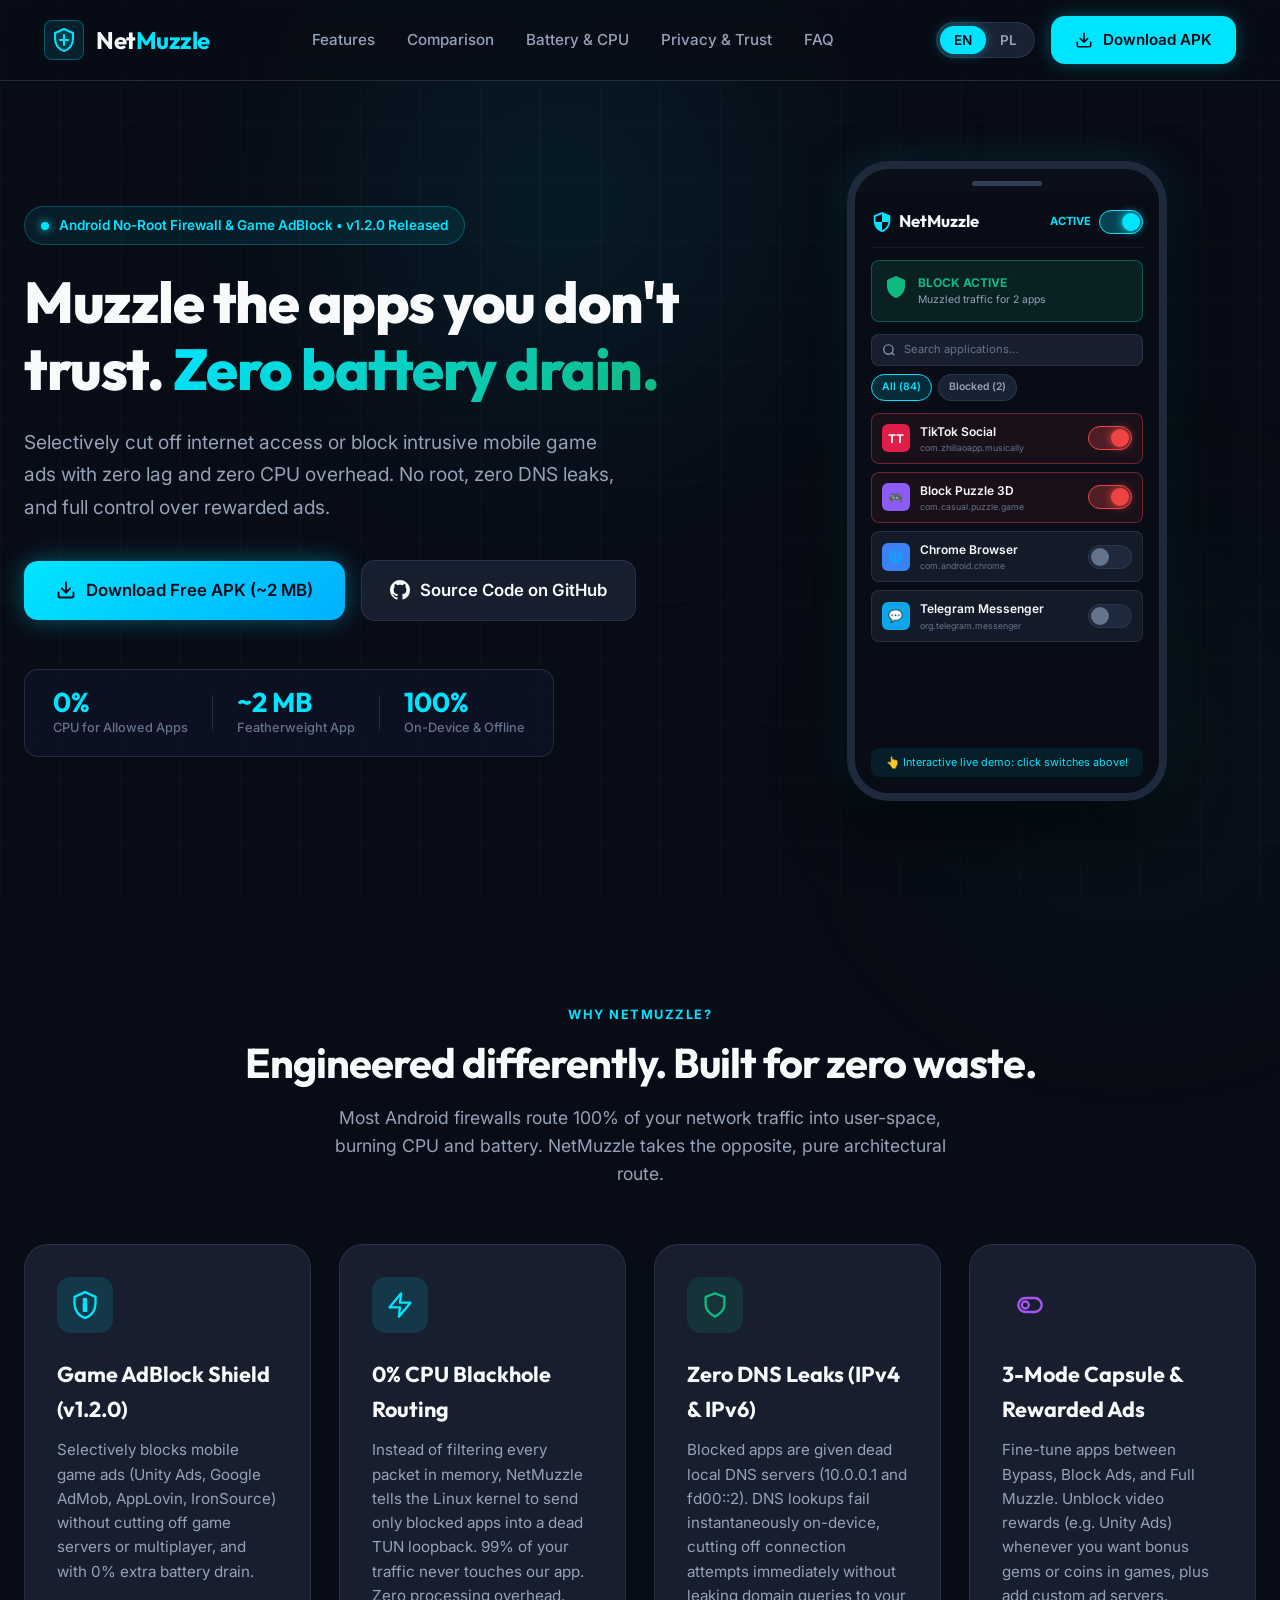
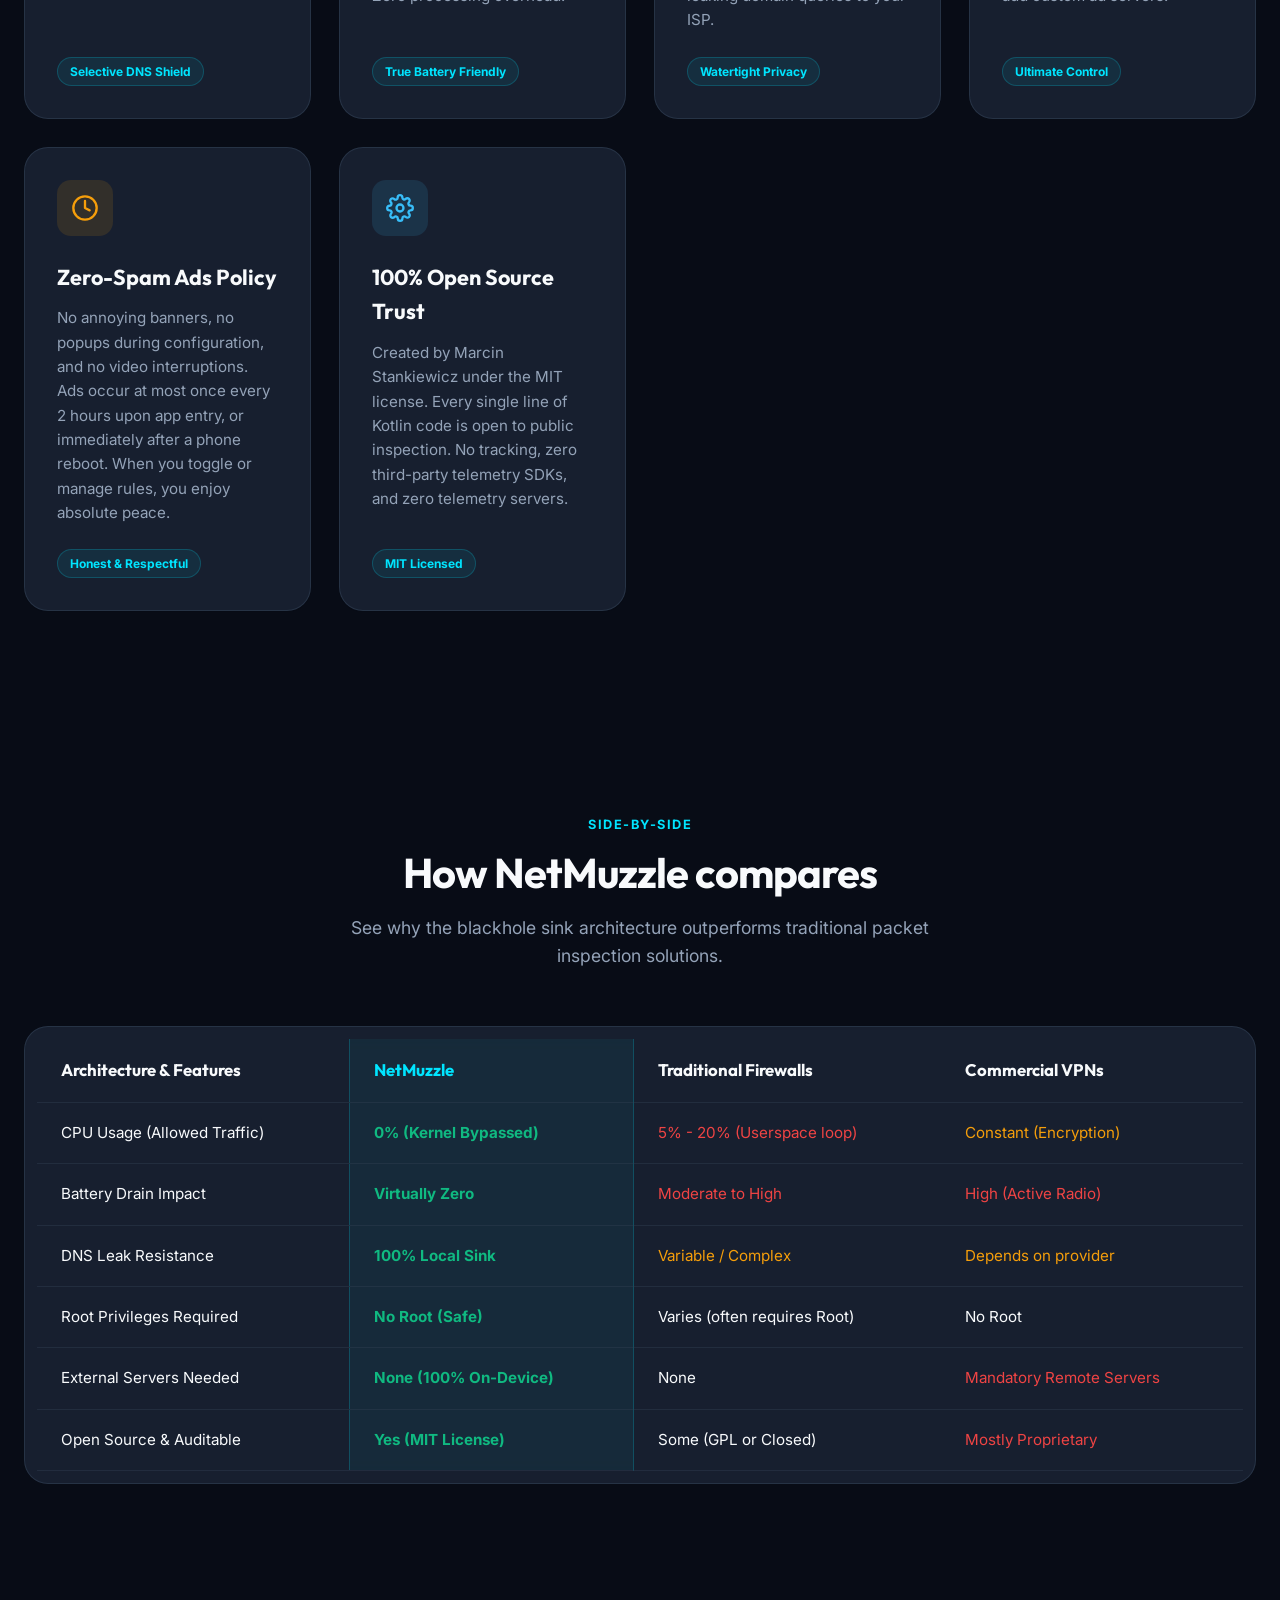
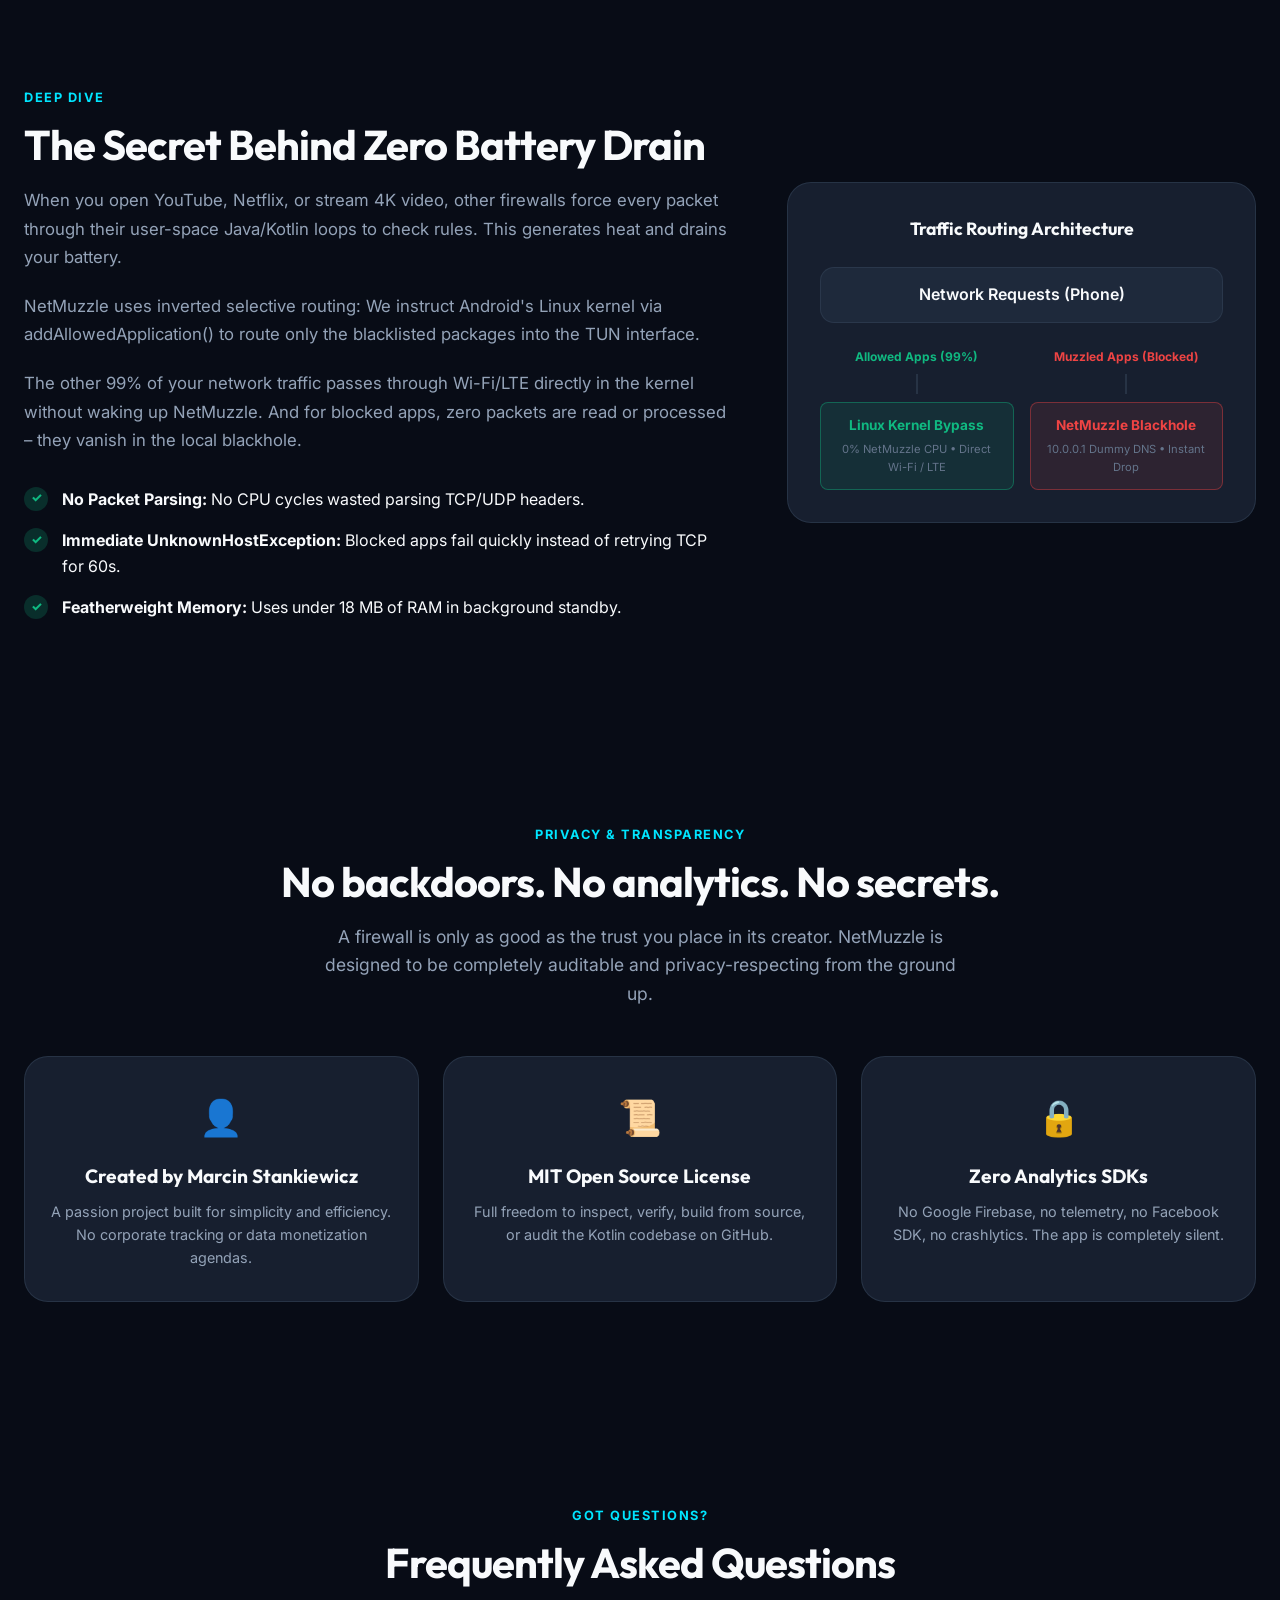
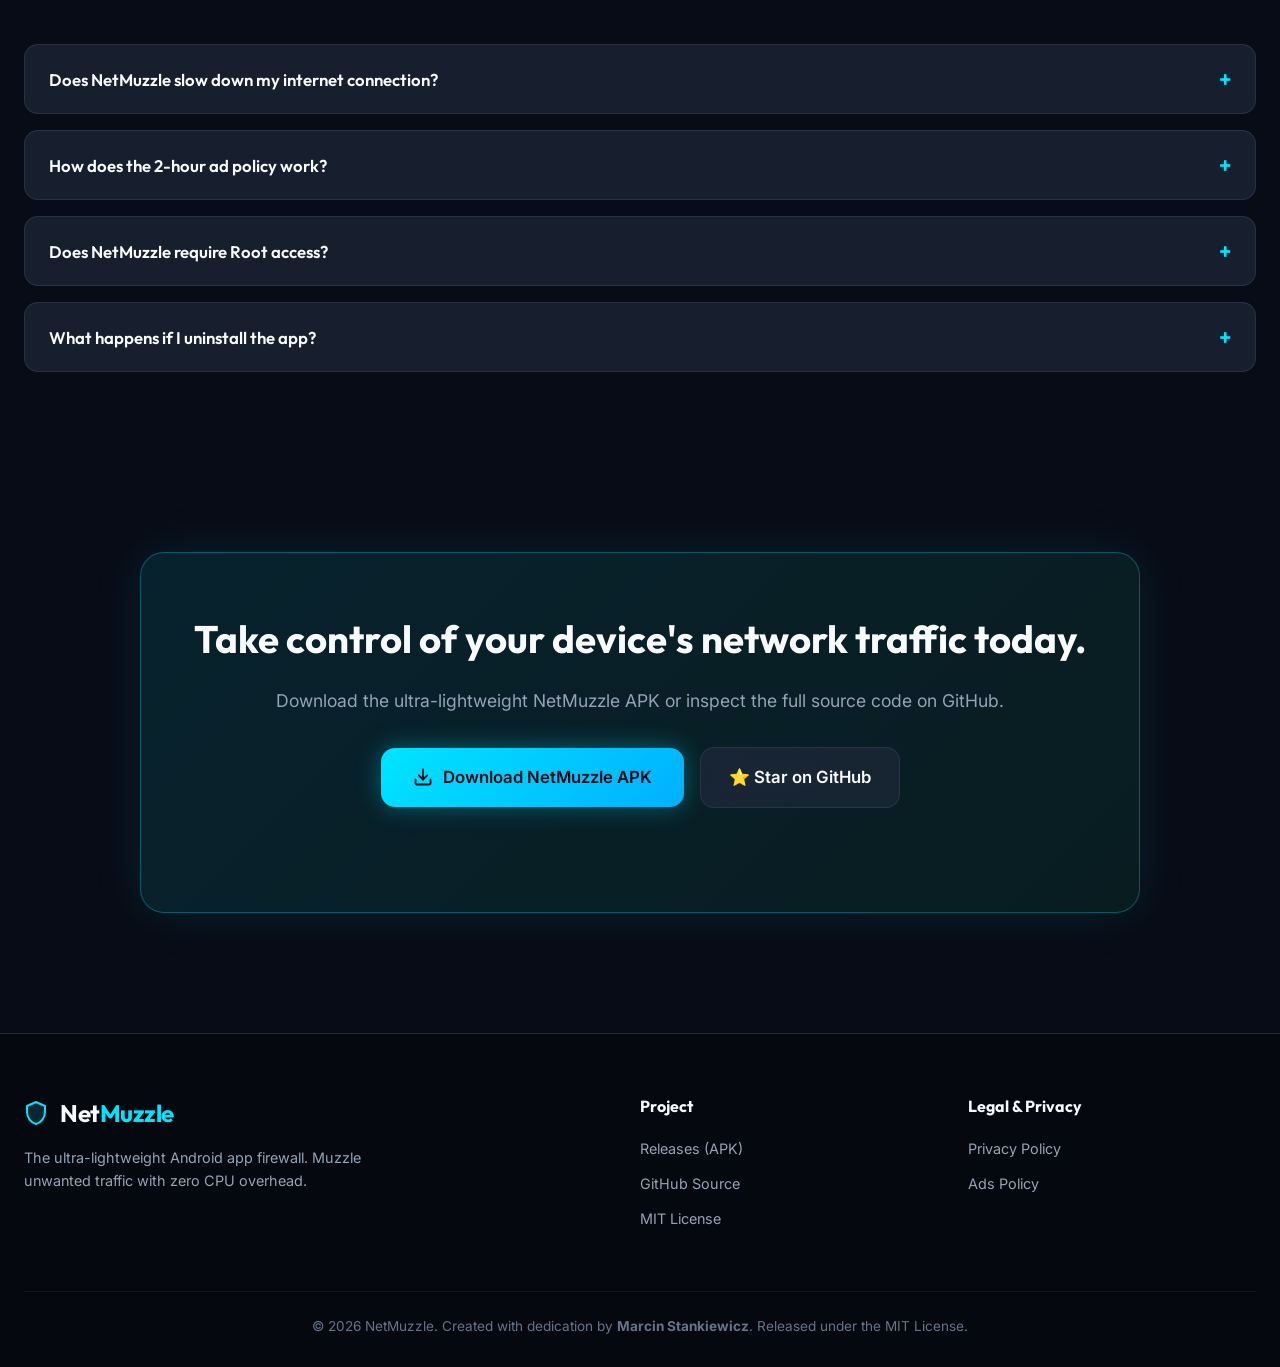
==== commit 1454b350: "feat(ui): redesign 3-state capsule with text labels and expand 4-way filter bar; bump v1.2.0" ====
--- a/docs/index.html
+++ b/docs/index.html
@@ -47,7 +47,7 @@
                     <button class="lang-btn" id="btn-pl" onclick="setLanguage('pl')">PL</button>
                 </div>
 
-                <a href="https://github.com/mastai-dev/NetMuzzle/releases/download/v1.1.0/NetMuzzle-v1.1.0.apk" class="btn btn-primary nav-cta">
+                <a href="https://github.com/mastai-dev/NetMuzzle/releases/download/v1.2.0/NetMuzzle-v1.2.0.apk" class="btn btn-primary nav-cta">
                     <svg width="18" height="18" viewBox="0 0 24 24" fill="none" stroke="currentColor" stroke-width="2.2" stroke-linecap="round" stroke-linejoin="round"><path d="M21 15v4a2 2 0 0 1-2 2H5a2 2 0 0 1-2-2v-4"></path><polyline points="7 10 12 15 17 10"></polyline><line x1="12" y1="15" x2="12" y2="3"></line></svg>
                     <span data-i18n="btn_download">Download APK</span>
                 </a>
@@ -74,7 +74,7 @@
                     </p>
 
                     <div class="hero-cta-group">
-                        <a href="https://github.com/mastai-dev/NetMuzzle/releases/download/v1.1.0/NetMuzzle-v1.1.0.apk" class="btn btn-glow">
+                        <a href="https://github.com/mastai-dev/NetMuzzle/releases/download/v1.2.0/NetMuzzle-v1.2.0.apk" class="btn btn-glow">
                             <svg width="20" height="20" viewBox="0 0 24 24" fill="none" stroke="currentColor" stroke-width="2.2" stroke-linecap="round" stroke-linejoin="round"><path d="M21 15v4a2 2 0 0 1-2 2H5a2 2 0 0 1-2-2v-4"></path><polyline points="7 10 12 15 17 10"></polyline><line x1="12" y1="15" x2="12" y2="3"></line></svg>
                             <span data-i18n="hero_cta_primary">Download Free APK (~2 MB)</span>
                         </a>
@@ -228,7 +228,7 @@
                         <div class="card-icon cyan-glow">
                             <svg width="28" height="28" viewBox="0 0 24 24" fill="none" stroke="#00E5FF" stroke-width="2" stroke-linecap="round" stroke-linejoin="round"><path d="M12 1L3 5v6c0 5.55 3.84 10.74 9 12 5.16-1.26 9-6.45 9-12V5L12 1z"></path><path d="M11 7h2v2h-2zM11 11h2v6h-2z"></path></svg>
                         </div>
-                        <h3 class="card-title" data-i18n="f0_title">Game AdBlock Shield (v1.1.0)</h3>
+                        <h3 class="card-title" data-i18n="f0_title">Game AdBlock Shield (v1.2.0)</h3>
                         <p class="card-desc" data-i18n="f0_desc">
                             Selectively blocks mobile game ads (Unity Ads, Google AdMob, AppLovin, IronSource) without cutting off game servers or multiplayer, and with 0% extra battery drain.
                         </p>
@@ -519,7 +519,7 @@
                 <h2 data-i18n="cta_bottom_title">Take control of your device's network traffic today.</h2>
                 <p data-i18n="cta_bottom_desc">Download the ultra-lightweight NetMuzzle APK or inspect the full source code on GitHub.</p>
                 <div class="hero-cta-group justify-center">
-                    <a href="https://github.com/mastai-dev/NetMuzzle/releases/download/v1.1.0/NetMuzzle-v1.1.0.apk" class="btn btn-glow">
+                    <a href="https://github.com/mastai-dev/NetMuzzle/releases/download/v1.2.0/NetMuzzle-v1.2.0.apk" class="btn btn-glow">
                         <svg width="20" height="20" viewBox="0 0 24 24" fill="none" stroke="currentColor" stroke-width="2.2" stroke-linecap="round" stroke-linejoin="round"><path d="M21 15v4a2 2 0 0 1-2 2H5a2 2 0 0 1-2-2v-4"></path><polyline points="7 10 12 15 17 10"></polyline><line x1="12" y1="15" x2="12" y2="3"></line></svg>
                         <span data-i18n="btn_download_now">Download NetMuzzle APK</span>
                     </a>
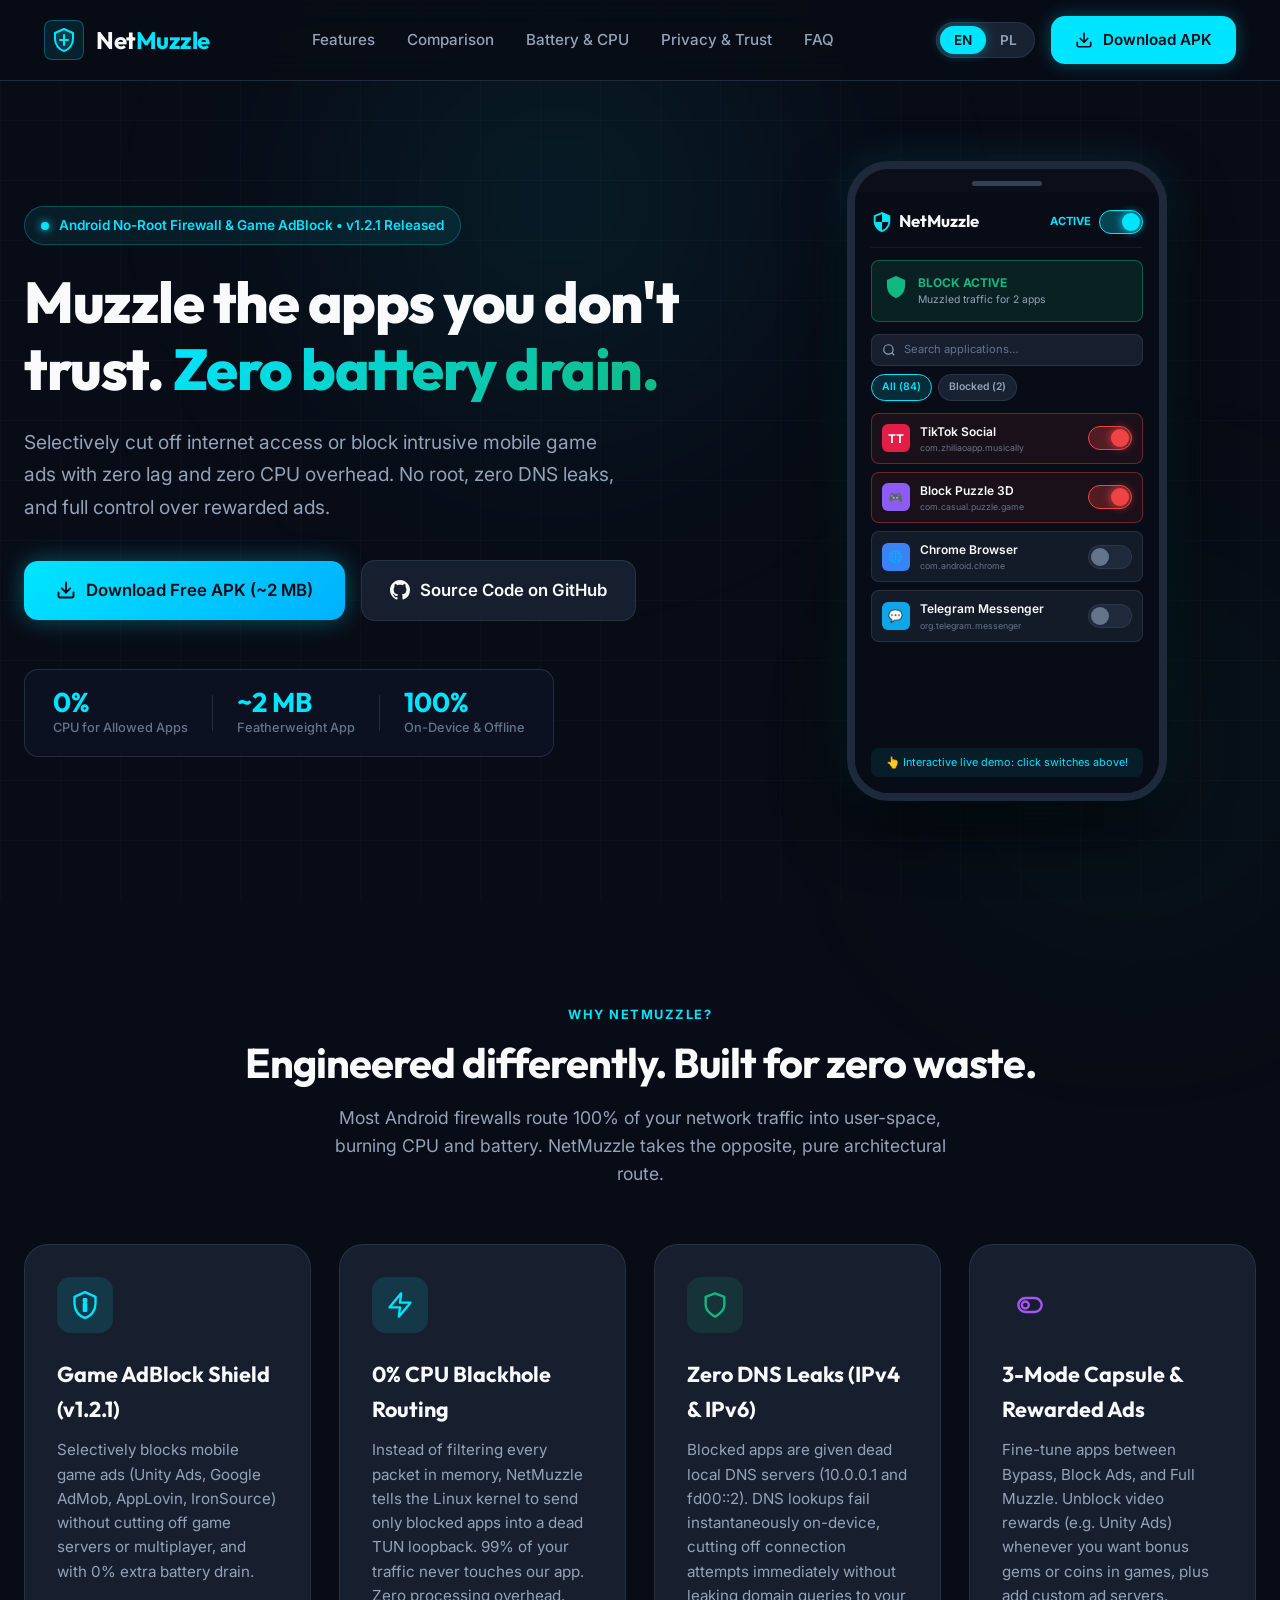
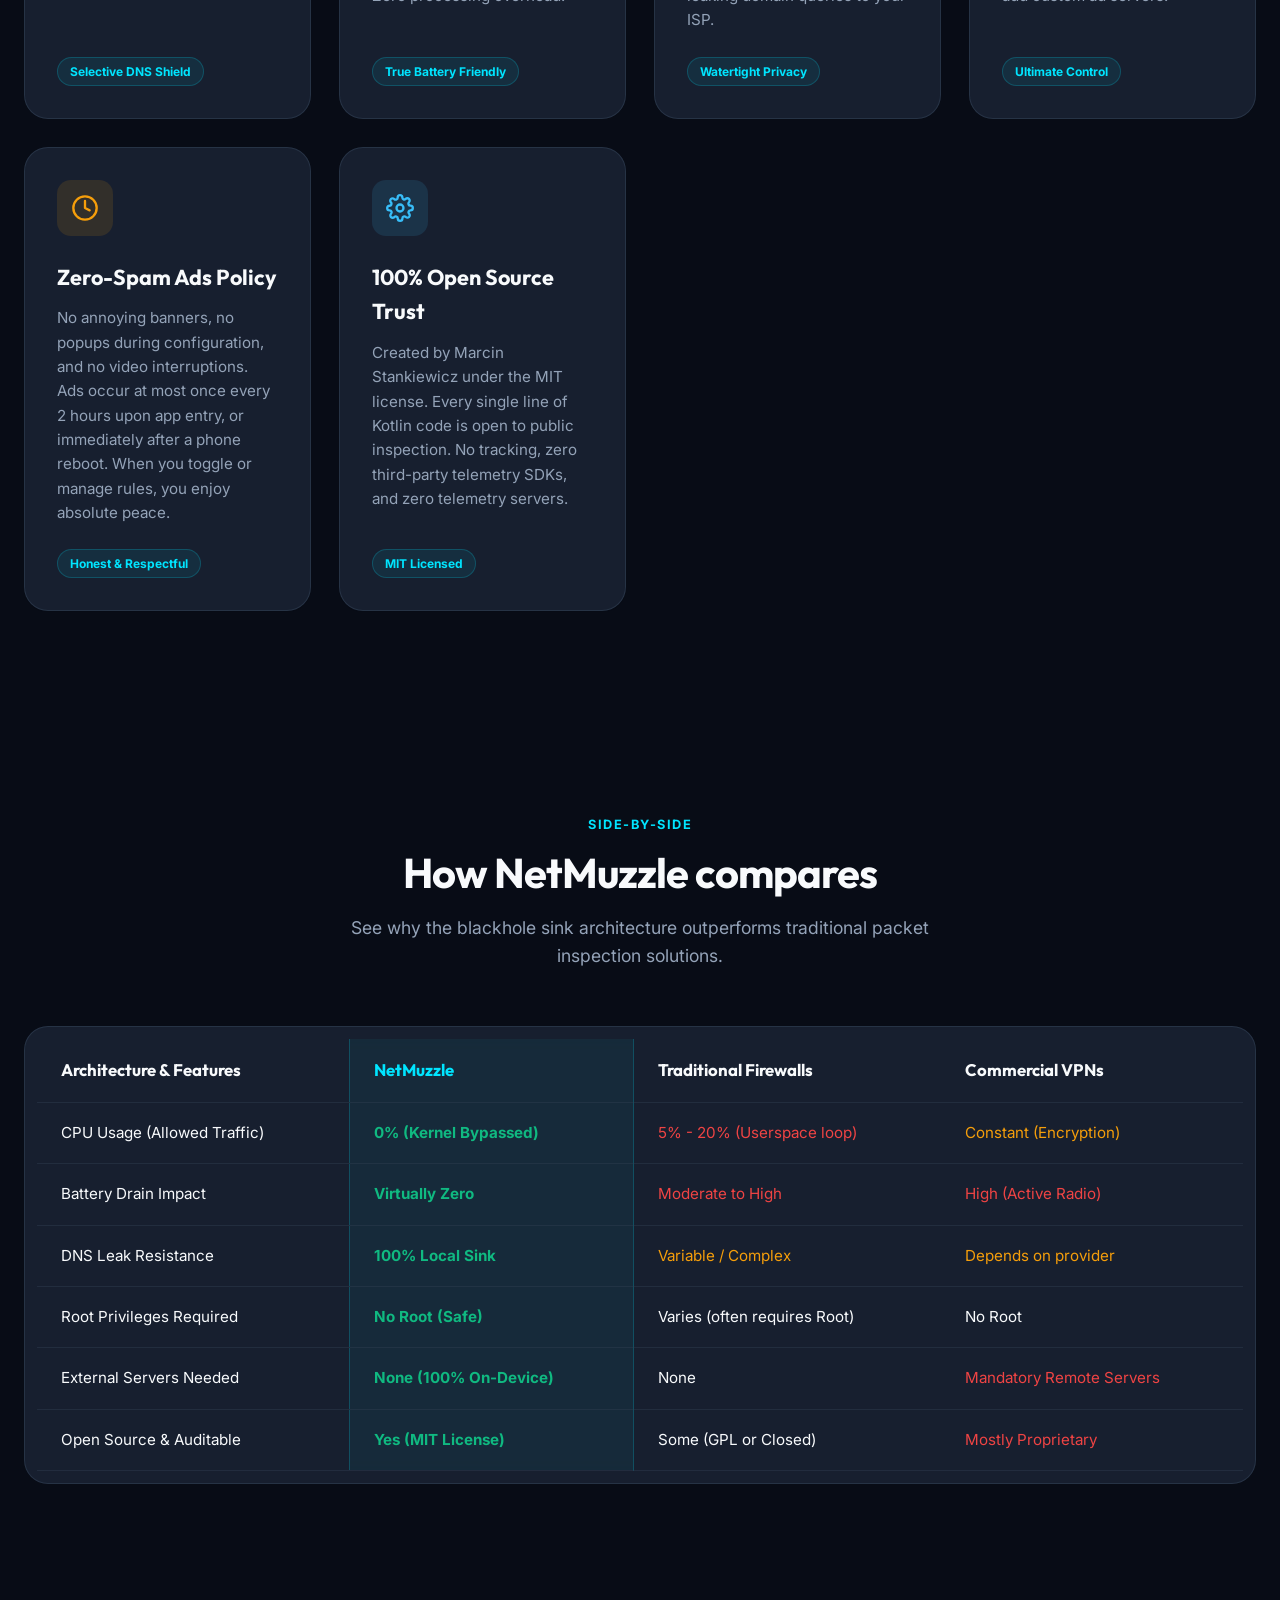
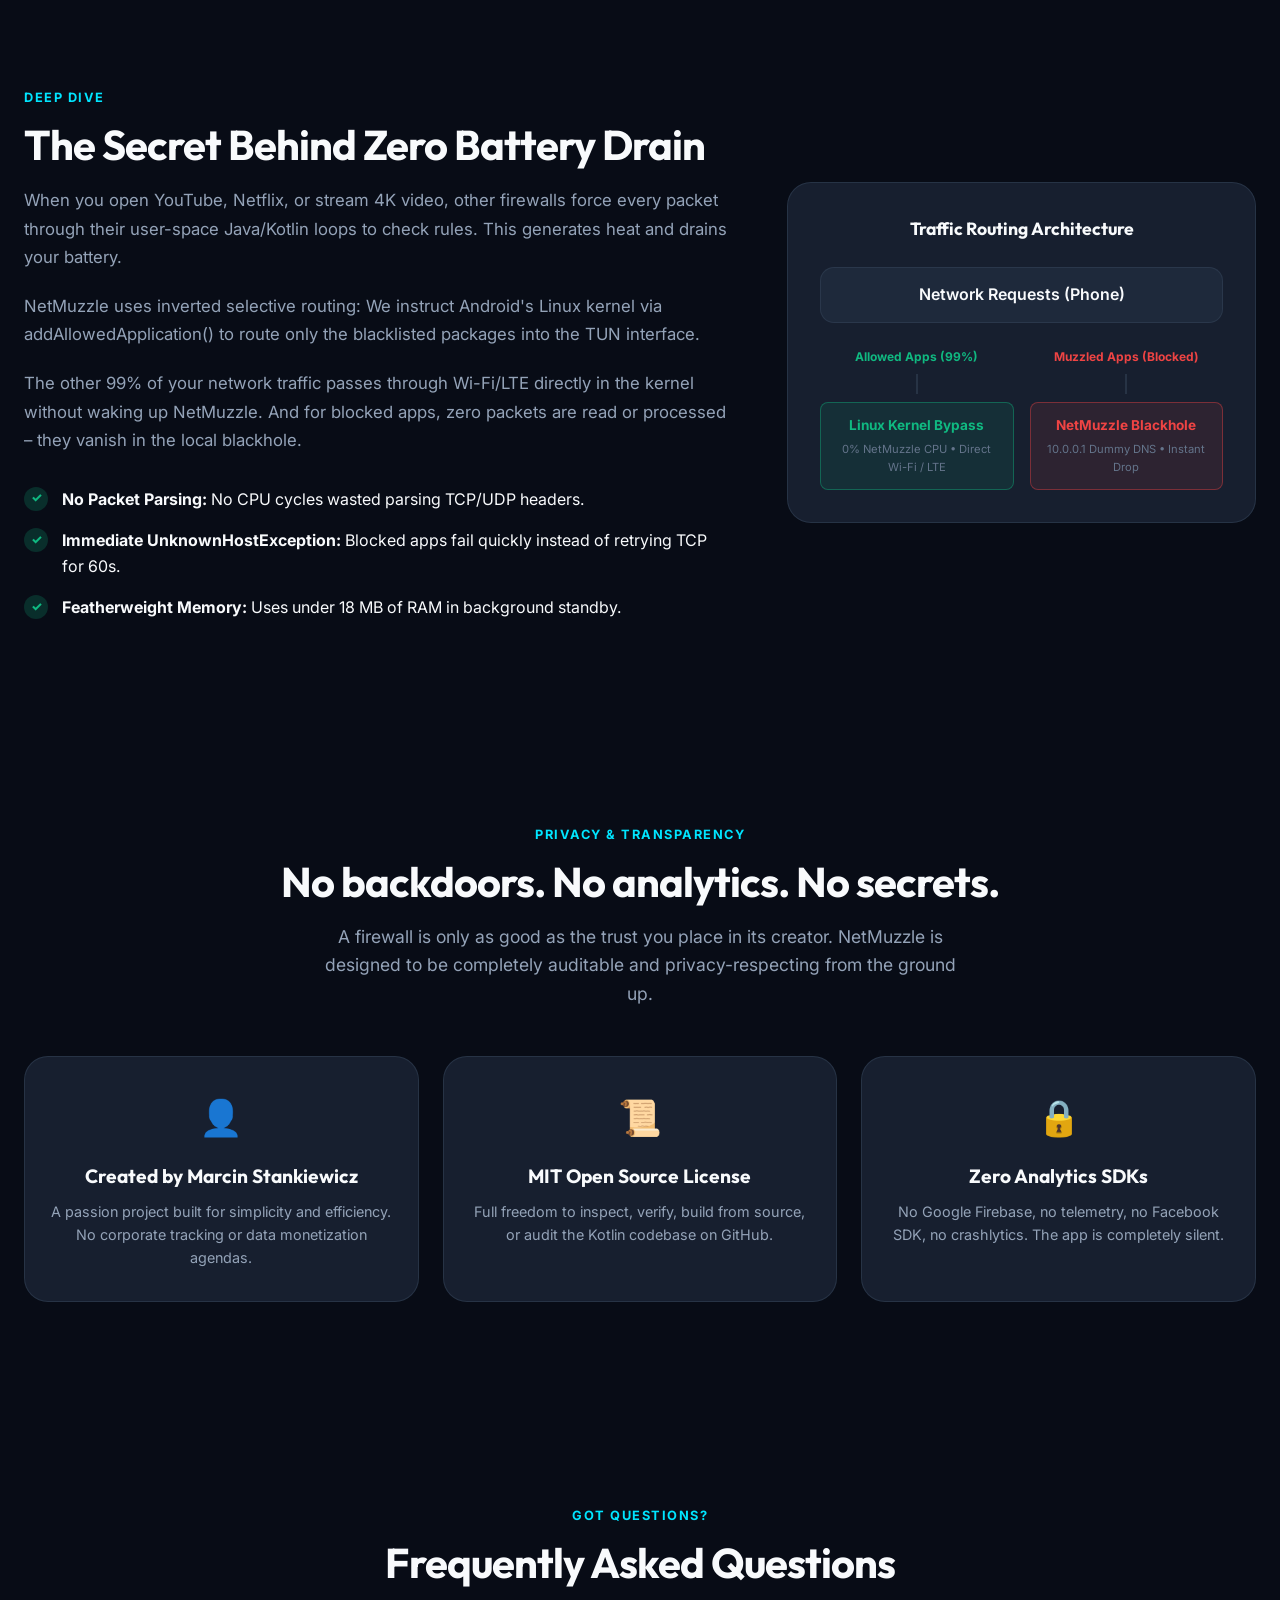
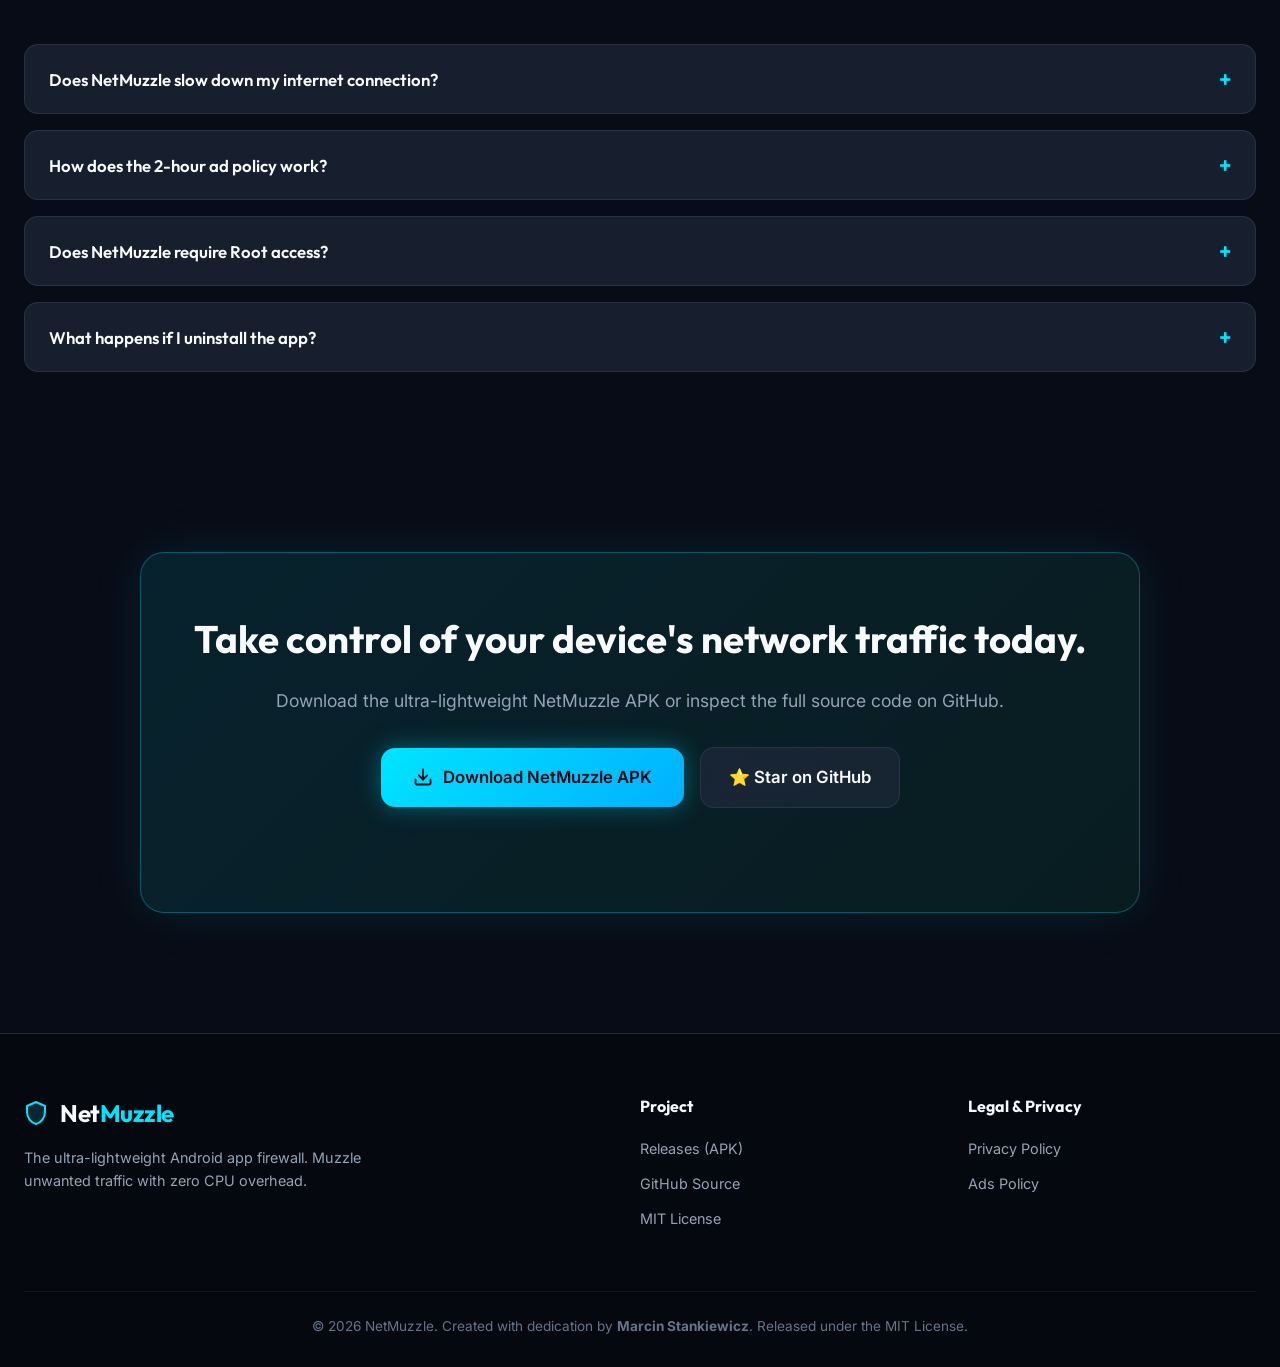
==== commit e7f4981e: "feat(i18n): enable Android 13+ Per-App Language settings and add in-app language switcher; bump v1.2" ====
--- a/docs/index.html
+++ b/docs/index.html
@@ -47,7 +47,7 @@
                     <button class="lang-btn" id="btn-pl" onclick="setLanguage('pl')">PL</button>
                 </div>
 
-                <a href="https://github.com/mastai-dev/NetMuzzle/releases/download/v1.2.0/NetMuzzle-v1.2.0.apk" class="btn btn-primary nav-cta">
+                <a href="https://github.com/mastai-dev/NetMuzzle/releases/download/v1.2.1/NetMuzzle-v1.2.1.apk" class="btn btn-primary nav-cta">
                     <svg width="18" height="18" viewBox="0 0 24 24" fill="none" stroke="currentColor" stroke-width="2.2" stroke-linecap="round" stroke-linejoin="round"><path d="M21 15v4a2 2 0 0 1-2 2H5a2 2 0 0 1-2-2v-4"></path><polyline points="7 10 12 15 17 10"></polyline><line x1="12" y1="15" x2="12" y2="3"></line></svg>
                     <span data-i18n="btn_download">Download APK</span>
                 </a>
@@ -74,7 +74,7 @@
                     </p>
 
                     <div class="hero-cta-group">
-                        <a href="https://github.com/mastai-dev/NetMuzzle/releases/download/v1.2.0/NetMuzzle-v1.2.0.apk" class="btn btn-glow">
+                        <a href="https://github.com/mastai-dev/NetMuzzle/releases/download/v1.2.1/NetMuzzle-v1.2.1.apk" class="btn btn-glow">
                             <svg width="20" height="20" viewBox="0 0 24 24" fill="none" stroke="currentColor" stroke-width="2.2" stroke-linecap="round" stroke-linejoin="round"><path d="M21 15v4a2 2 0 0 1-2 2H5a2 2 0 0 1-2-2v-4"></path><polyline points="7 10 12 15 17 10"></polyline><line x1="12" y1="15" x2="12" y2="3"></line></svg>
                             <span data-i18n="hero_cta_primary">Download Free APK (~2 MB)</span>
                         </a>
@@ -228,7 +228,7 @@
                         <div class="card-icon cyan-glow">
                             <svg width="28" height="28" viewBox="0 0 24 24" fill="none" stroke="#00E5FF" stroke-width="2" stroke-linecap="round" stroke-linejoin="round"><path d="M12 1L3 5v6c0 5.55 3.84 10.74 9 12 5.16-1.26 9-6.45 9-12V5L12 1z"></path><path d="M11 7h2v2h-2zM11 11h2v6h-2z"></path></svg>
                         </div>
-                        <h3 class="card-title" data-i18n="f0_title">Game AdBlock Shield (v1.2.0)</h3>
+                        <h3 class="card-title" data-i18n="f0_title">Game AdBlock Shield (v1.2.1)</h3>
                         <p class="card-desc" data-i18n="f0_desc">
                             Selectively blocks mobile game ads (Unity Ads, Google AdMob, AppLovin, IronSource) without cutting off game servers or multiplayer, and with 0% extra battery drain.
                         </p>
@@ -519,7 +519,7 @@
                 <h2 data-i18n="cta_bottom_title">Take control of your device's network traffic today.</h2>
                 <p data-i18n="cta_bottom_desc">Download the ultra-lightweight NetMuzzle APK or inspect the full source code on GitHub.</p>
                 <div class="hero-cta-group justify-center">
-                    <a href="https://github.com/mastai-dev/NetMuzzle/releases/download/v1.2.0/NetMuzzle-v1.2.0.apk" class="btn btn-glow">
+                    <a href="https://github.com/mastai-dev/NetMuzzle/releases/download/v1.2.1/NetMuzzle-v1.2.1.apk" class="btn btn-glow">
                         <svg width="20" height="20" viewBox="0 0 24 24" fill="none" stroke="currentColor" stroke-width="2.2" stroke-linecap="round" stroke-linejoin="round"><path d="M21 15v4a2 2 0 0 1-2 2H5a2 2 0 0 1-2-2v-4"></path><polyline points="7 10 12 15 17 10"></polyline><line x1="12" y1="15" x2="12" y2="3"></line></svg>
                         <span data-i18n="btn_download_now">Download NetMuzzle APK</span>
                     </a>
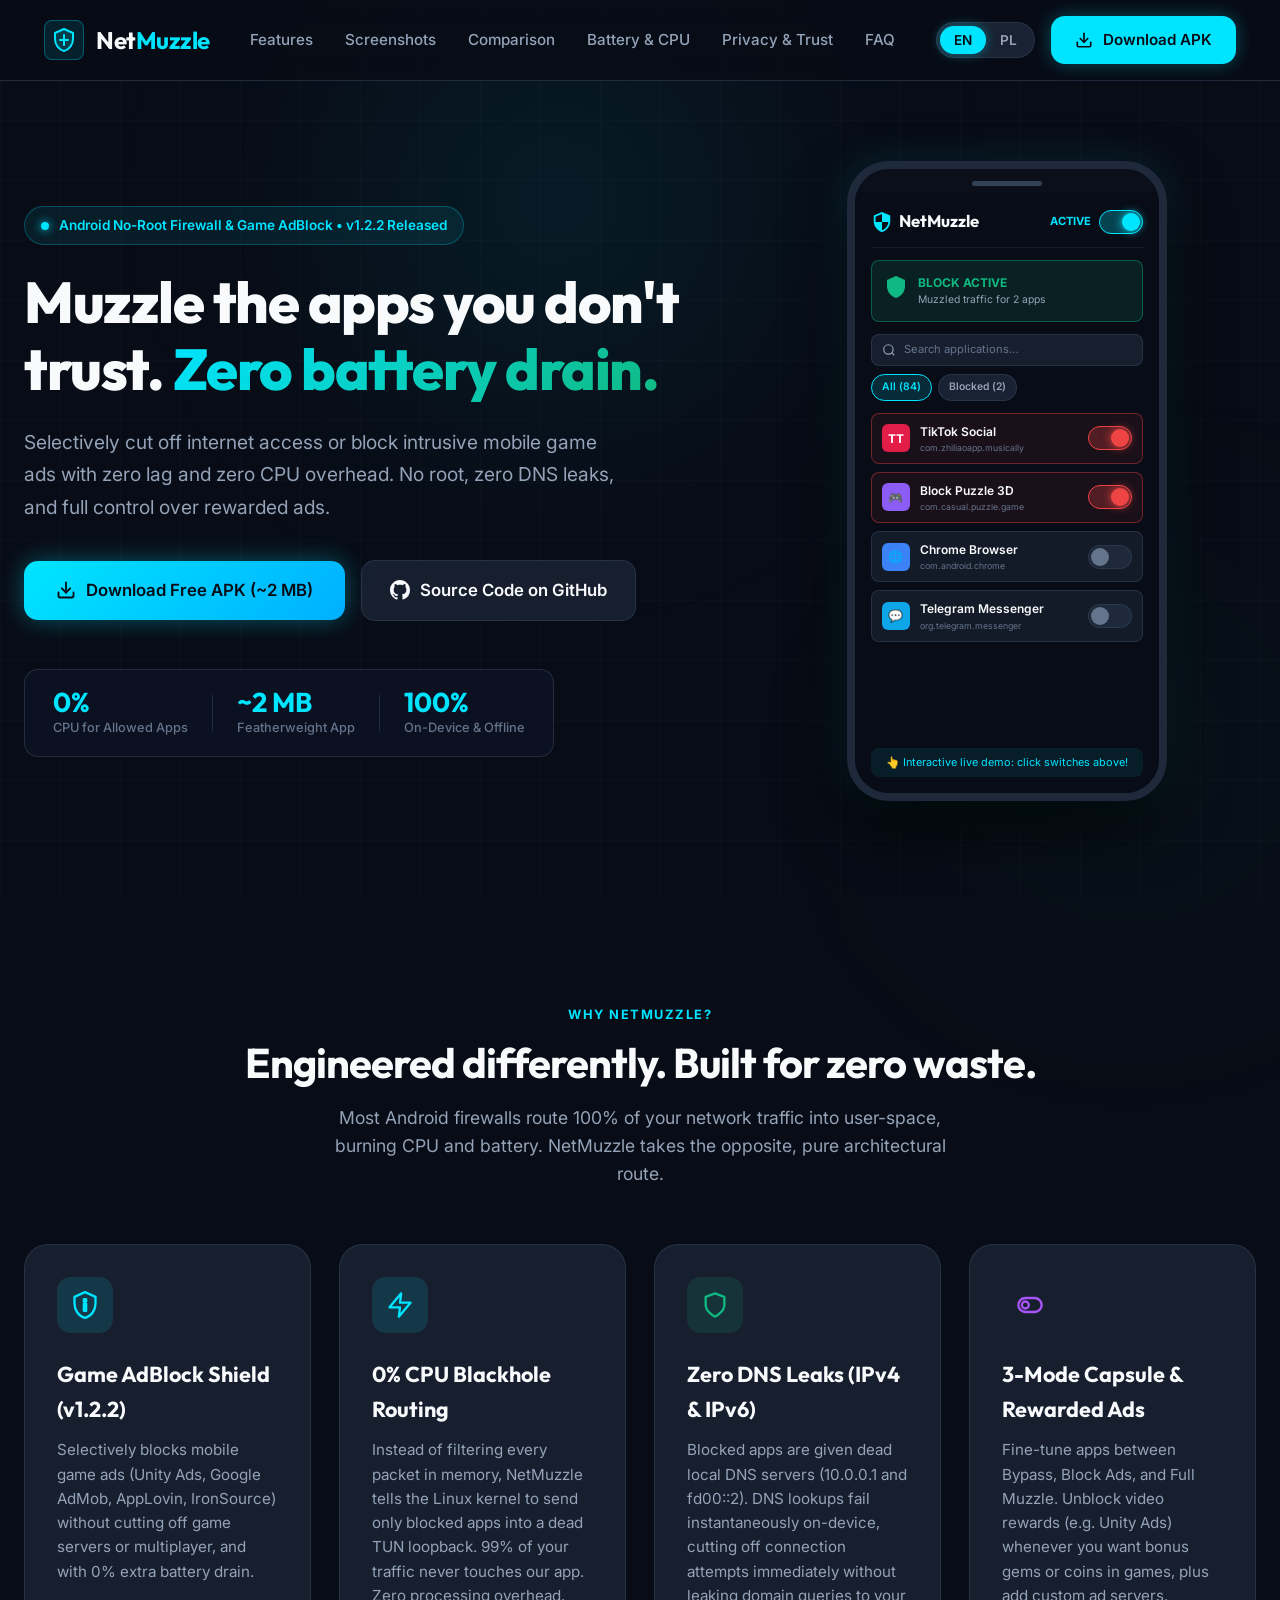
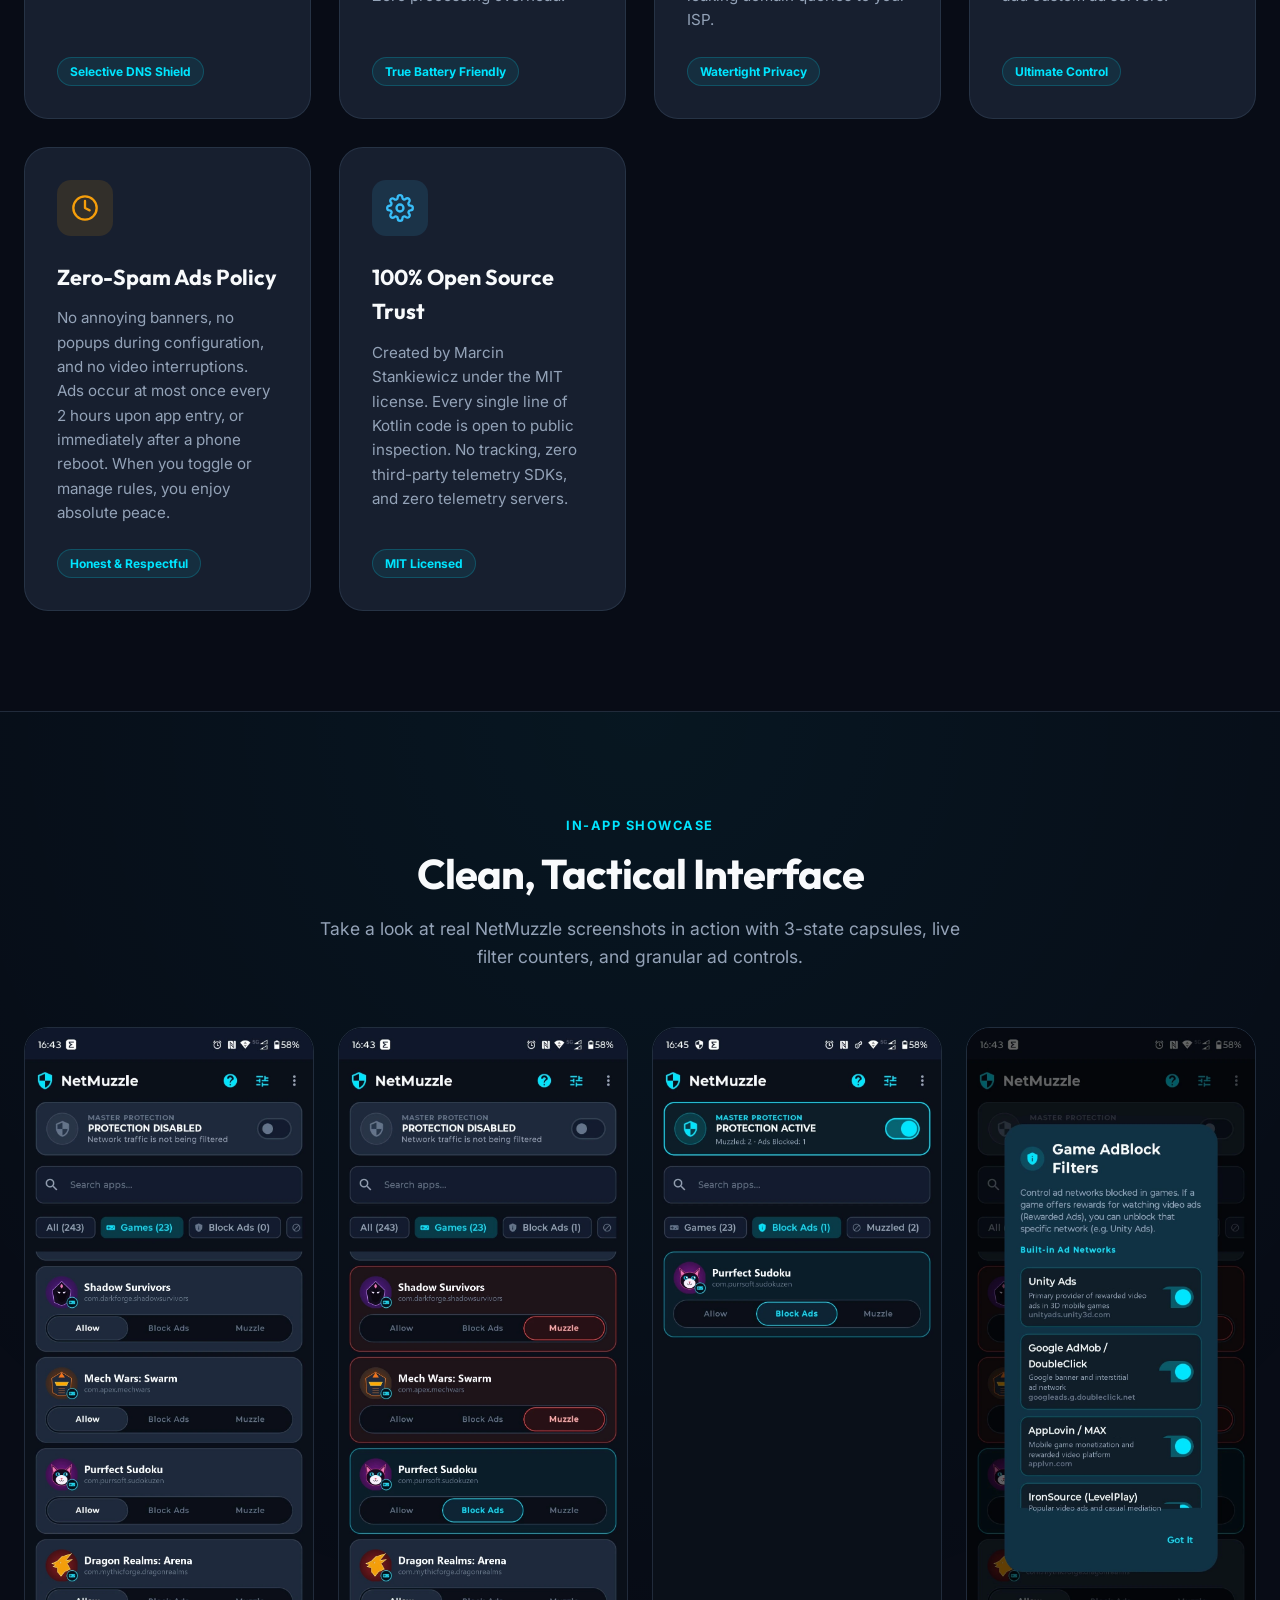
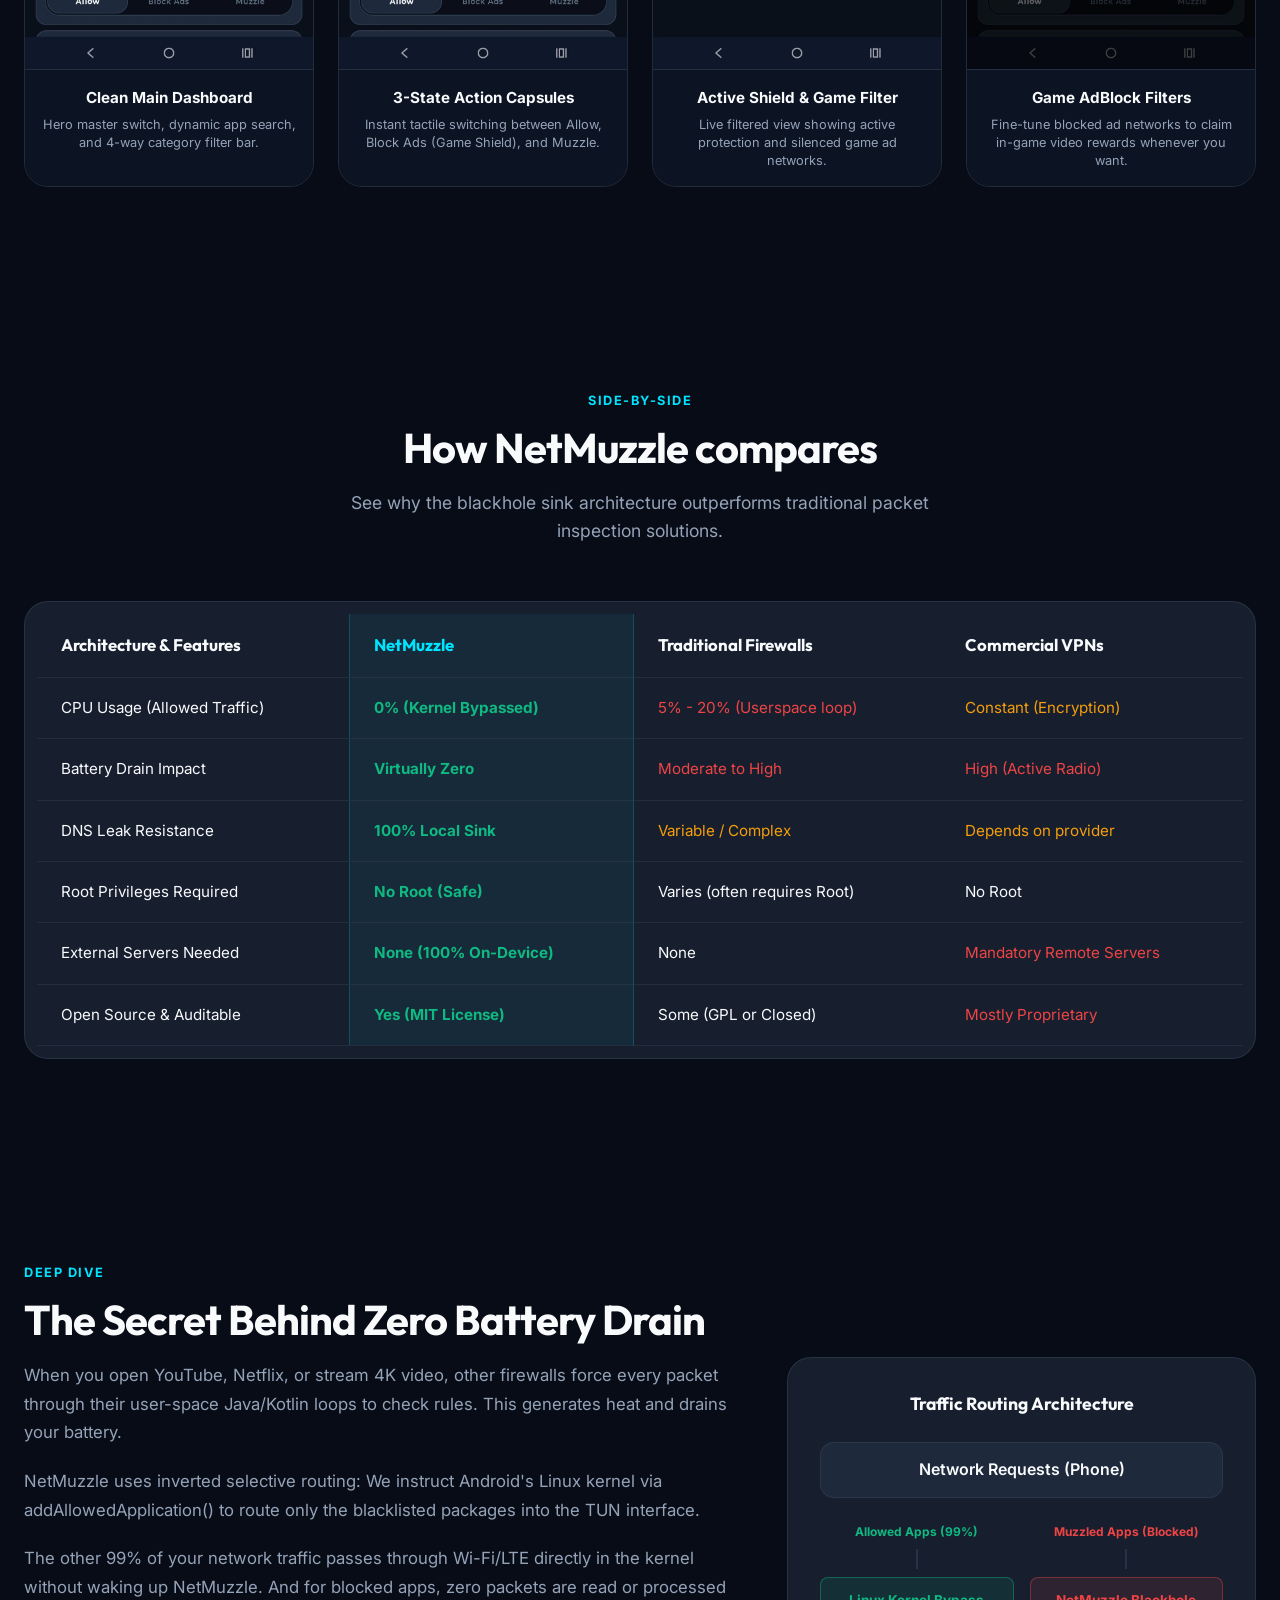
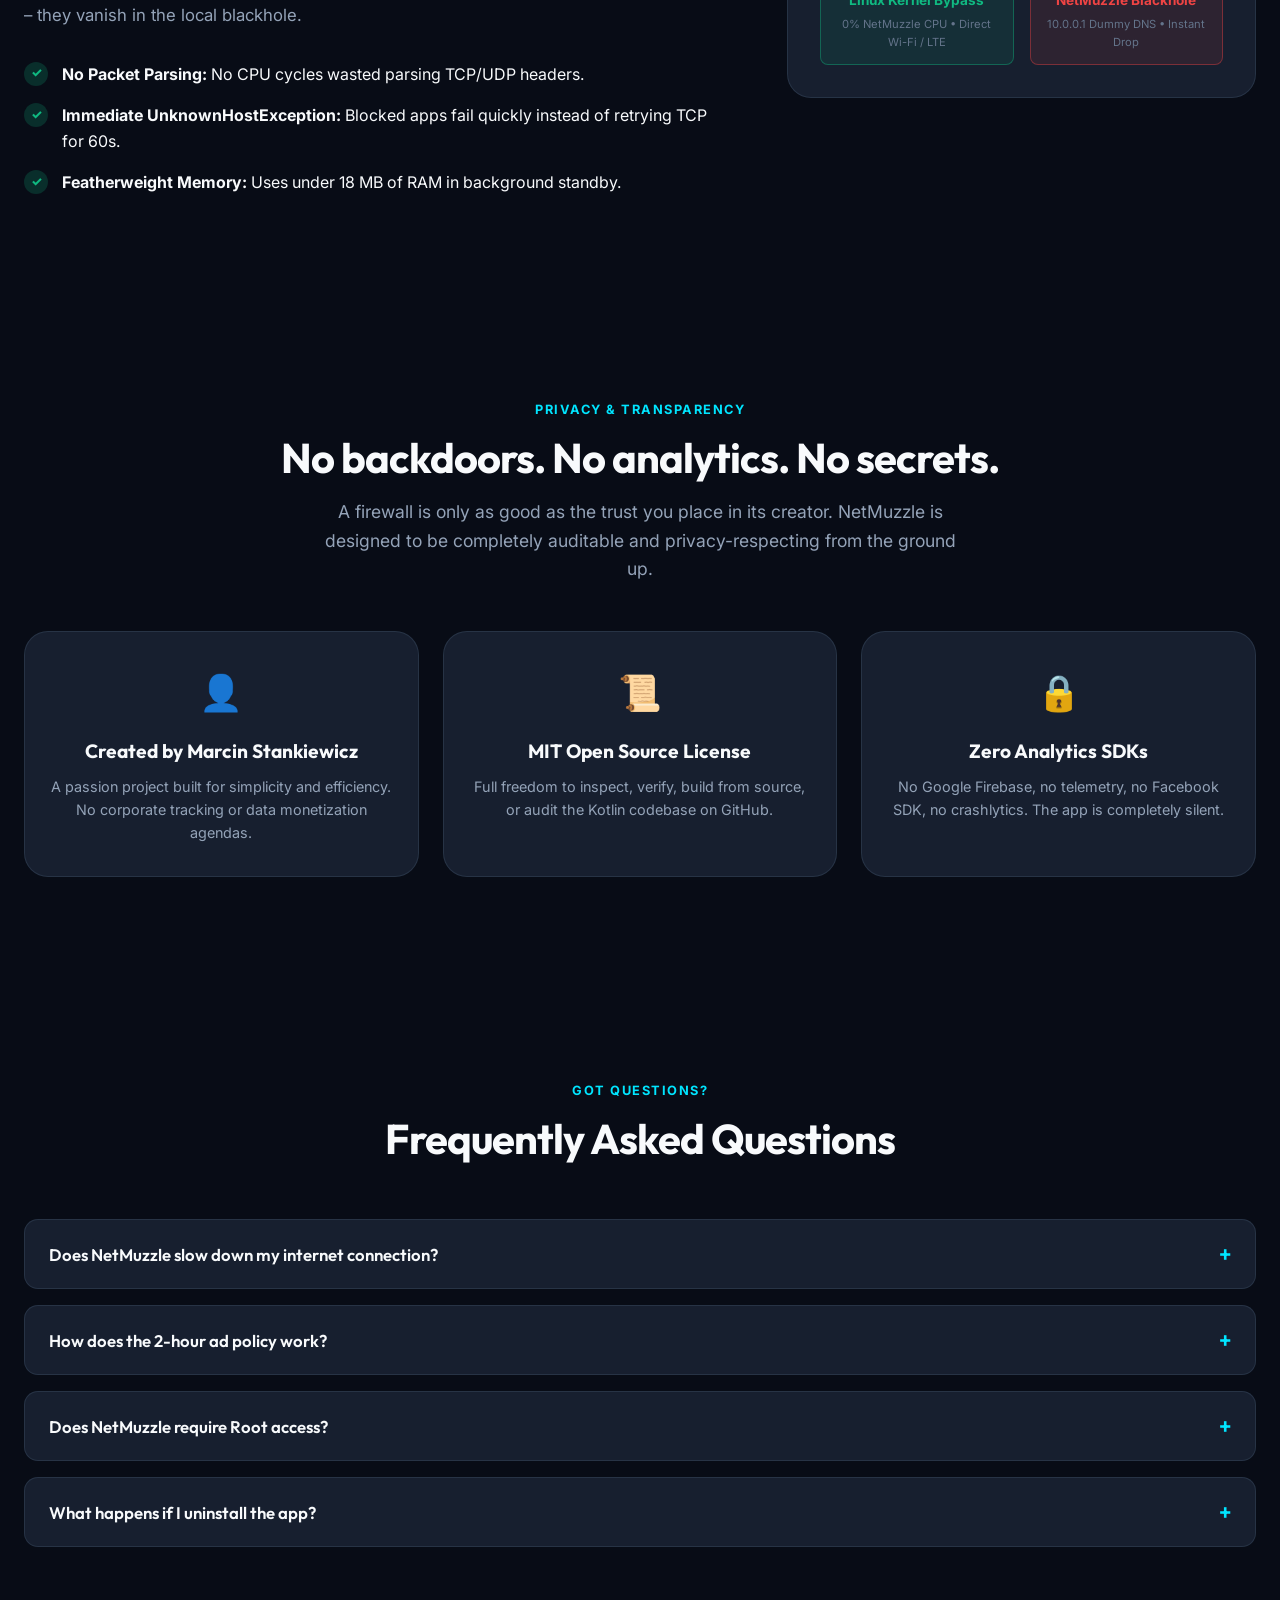
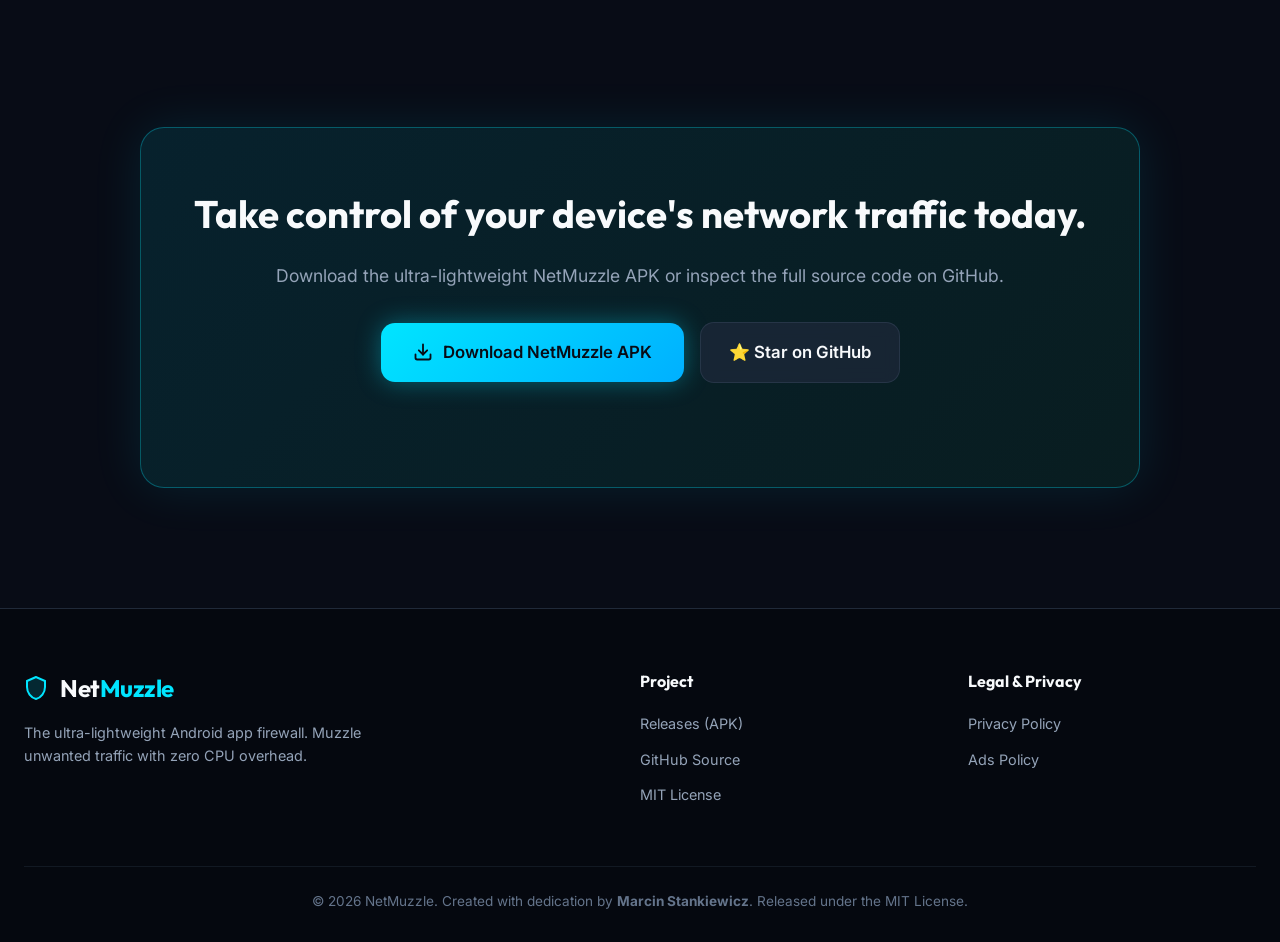
==== commit 8890a389: "feat: bump v1.2.2, fix UI localization, add safe screenshots showcase" ====
--- a/docs/index.html
+++ b/docs/index.html
@@ -34,6 +34,7 @@
 
             <nav class="nav-links">
                 <a href="#features" class="nav-link" data-i18n="nav_features">Features</a>
+                <a href="#screenshots" class="nav-link" data-i18n="nav_screenshots">Screenshots</a>
                 <a href="#comparison" class="nav-link" data-i18n="nav_comparison">Comparison</a>
                 <a href="#performance" class="nav-link" data-i18n="nav_performance">Battery & CPU</a>
                 <a href="#privacy" class="nav-link" data-i18n="nav_privacy">Privacy & Trust</a>
@@ -47,7 +48,7 @@
                     <button class="lang-btn" id="btn-pl" onclick="setLanguage('pl')">PL</button>
                 </div>
 
-                <a href="https://github.com/mastai-dev/NetMuzzle/releases/download/v1.2.1/NetMuzzle-v1.2.1.apk" class="btn btn-primary nav-cta">
+                <a href="https://github.com/mastai-dev/NetMuzzle/releases/download/v1.2.2/NetMuzzle-v1.2.2.apk" class="btn btn-primary nav-cta">
                     <svg width="18" height="18" viewBox="0 0 24 24" fill="none" stroke="currentColor" stroke-width="2.2" stroke-linecap="round" stroke-linejoin="round"><path d="M21 15v4a2 2 0 0 1-2 2H5a2 2 0 0 1-2-2v-4"></path><polyline points="7 10 12 15 17 10"></polyline><line x1="12" y1="15" x2="12" y2="3"></line></svg>
                     <span data-i18n="btn_download">Download APK</span>
                 </a>
@@ -62,7 +63,7 @@
                 <div class="hero-content">
                     <div class="hero-badge">
                         <span class="pulse-dot"></span>
-                        <span data-i18n="hero_badge">Android No-Root Firewall • Open Source</span>
+                        <span data-i18n="hero_badge">Android No-Root Firewall & Game AdBlock • v1.2.2 Released</span>
                     </div>
 
                     <h1 class="hero-title" data-i18n="hero_title">
@@ -74,7 +75,7 @@
                     </p>
 
                     <div class="hero-cta-group">
-                        <a href="https://github.com/mastai-dev/NetMuzzle/releases/download/v1.2.1/NetMuzzle-v1.2.1.apk" class="btn btn-glow">
+                        <a href="https://github.com/mastai-dev/NetMuzzle/releases/download/v1.2.2/NetMuzzle-v1.2.2.apk" class="btn btn-glow">
                             <svg width="20" height="20" viewBox="0 0 24 24" fill="none" stroke="currentColor" stroke-width="2.2" stroke-linecap="round" stroke-linejoin="round"><path d="M21 15v4a2 2 0 0 1-2 2H5a2 2 0 0 1-2-2v-4"></path><polyline points="7 10 12 15 17 10"></polyline><line x1="12" y1="15" x2="12" y2="3"></line></svg>
                             <span data-i18n="hero_cta_primary">Download Free APK (~2 MB)</span>
                         </a>
@@ -228,7 +229,7 @@
                         <div class="card-icon cyan-glow">
                             <svg width="28" height="28" viewBox="0 0 24 24" fill="none" stroke="#00E5FF" stroke-width="2" stroke-linecap="round" stroke-linejoin="round"><path d="M12 1L3 5v6c0 5.55 3.84 10.74 9 12 5.16-1.26 9-6.45 9-12V5L12 1z"></path><path d="M11 7h2v2h-2zM11 11h2v6h-2z"></path></svg>
                         </div>
-                        <h3 class="card-title" data-i18n="f0_title">Game AdBlock Shield (v1.2.1)</h3>
+                        <h3 class="card-title" data-i18n="f0_title">Game AdBlock Shield (v1.2.2)</h3>
                         <p class="card-desc" data-i18n="f0_desc">
                             Selectively blocks mobile game ads (Unity Ads, Google AdMob, AppLovin, IronSource) without cutting off game servers or multiplayer, and with 0% extra battery drain.
                         </p>
@@ -293,6 +294,73 @@
                             Created by <strong>Marcin Stankiewicz</strong> under the MIT license. Every single line of Kotlin code is open to public inspection. No tracking, zero third-party telemetry SDKs, and zero telemetry servers.
                         </p>
                         <div class="card-tag" data-i18n="f4_tag">MIT Licensed</div>
+                    </div>
+                </div>
+            </div>
+        </section>
+
+        <!-- Screenshots Showcase Section -->
+        <section id="screenshots" class="section screenshots-section">
+            <div class="section-container">
+                <div class="section-header text-center">
+                    <span class="section-badge" data-i18n="badge_screenshots">In-App Showcase</span>
+                    <h2 class="section-title" data-i18n="screenshots_title">Clean, Tactical Interface</h2>
+                    <p class="section-subtitle" data-i18n="screenshots_subtitle">
+                        Take a look at real NetMuzzle screenshots in action with 3-state capsules, live filter counters, and granular ad controls.
+                    </p>
+                </div>
+
+                <div class="screenshots-grid">
+                    <div class="screenshot-card">
+                        <div class="screenshot-img-wrapper">
+                            <picture>
+                                <source srcset="screenshots/main_screen.webp" type="image/webp">
+                                <img src="screenshots/main_screen.png" alt="NetMuzzle Main Screen" loading="lazy" class="screenshot-img">
+                            </picture>
+                        </div>
+                        <div class="screenshot-caption">
+                            <h4 data-i18n="ss1_title">Clean Main Dashboard</h4>
+                            <p data-i18n="ss1_desc">Hero master switch, dynamic app search, and 4-way category filter bar.</p>
+                        </div>
+                    </div>
+
+                    <div class="screenshot-card">
+                        <div class="screenshot-img-wrapper">
+                            <picture>
+                                <source srcset="screenshots/configured_apps.webp" type="image/webp">
+                                <img src="screenshots/configured_apps.png" alt="Configured 3-State Capsules" loading="lazy" class="screenshot-img">
+                            </picture>
+                        </div>
+                        <div class="screenshot-caption">
+                            <h4 data-i18n="ss2_title">3-State Action Capsules</h4>
+                            <p data-i18n="ss2_desc">Instant tactile switching between Allow, Block Ads (Game Shield), and Muzzle.</p>
+                        </div>
+                    </div>
+
+                    <div class="screenshot-card">
+                        <div class="screenshot-img-wrapper">
+                            <picture>
+                                <source srcset="screenshots/filtered_game.webp" type="image/webp">
+                                <img src="screenshots/filtered_game.png" alt="Active Game Shield Filter" loading="lazy" class="screenshot-img">
+                            </picture>
+                        </div>
+                        <div class="screenshot-caption">
+                            <h4 data-i18n="ss3_title">Active Shield &amp; Game Filter</h4>
+                            <p data-i18n="ss3_desc">Live filtered view showing active protection and silenced game ad networks.</p>
+                        </div>
+                    </div>
+
+                    <div class="screenshot-card">
+                        <div class="screenshot-img-wrapper">
+                            <picture>
+                                <source srcset="screenshots/game_ads_options.webp" type="image/webp">
+                                <img src="screenshots/game_ads_options.png" alt="Game AdBlock Filters Dialog" loading="lazy" class="screenshot-img">
+                            </picture>
+                        </div>
+                        <div class="screenshot-caption">
+                            <h4 data-i18n="ss4_title">Game AdBlock Filters</h4>
+                            <p data-i18n="ss4_desc">Fine-tune blocked ad networks to claim in-game video rewards whenever you want.</p>
+                        </div>
                     </div>
                 </div>
             </div>
@@ -519,7 +587,7 @@
                 <h2 data-i18n="cta_bottom_title">Take control of your device's network traffic today.</h2>
                 <p data-i18n="cta_bottom_desc">Download the ultra-lightweight NetMuzzle APK or inspect the full source code on GitHub.</p>
                 <div class="hero-cta-group justify-center">
-                    <a href="https://github.com/mastai-dev/NetMuzzle/releases/download/v1.2.1/NetMuzzle-v1.2.1.apk" class="btn btn-glow">
+                    <a href="https://github.com/mastai-dev/NetMuzzle/releases/download/v1.2.2/NetMuzzle-v1.2.2.apk" class="btn btn-glow">
                         <svg width="20" height="20" viewBox="0 0 24 24" fill="none" stroke="currentColor" stroke-width="2.2" stroke-linecap="round" stroke-linejoin="round"><path d="M21 15v4a2 2 0 0 1-2 2H5a2 2 0 0 1-2-2v-4"></path><polyline points="7 10 12 15 17 10"></polyline><line x1="12" y1="15" x2="12" y2="3"></line></svg>
                         <span data-i18n="btn_download_now">Download NetMuzzle APK</span>
                     </a>
--- a/docs/style.css
+++ b/docs/style.css
@@ -1193,3 +1193,90 @@
         height: 1px;
     }
 }
+
+/* ==========================================================================
+   Screenshots Gallery Showcase Section
+   ========================================================================== */
+.screenshots-section {
+    background: radial-gradient(circle at 50% 0%, rgba(0, 229, 255, 0.05) 0%, transparent 70%);
+    border-top: 1px solid var(--border-color);
+}
+
+.screenshots-grid {
+    display: grid;
+    grid-template-columns: repeat(4, 1fr);
+    gap: 24px;
+    margin-top: 48px;
+}
+
+.screenshot-card {
+    background: var(--card-bg);
+    border: 1px solid var(--border-color);
+    border-radius: var(--radius-lg);
+    overflow: hidden;
+    transition: all 0.35s cubic-bezier(0.4, 0, 0.2, 1);
+    display: flex;
+    flex-direction: column;
+}
+
+.screenshot-card:hover {
+    transform: translateY(-8px);
+    border-color: var(--primary-cyan);
+    box-shadow: 0 16px 40px rgba(0, 229, 255, 0.16);
+}
+
+.screenshot-img-wrapper {
+    position: relative;
+    background: #090E17;
+    overflow: hidden;
+    aspect-ratio: 921 / 2048;
+}
+
+.screenshot-img {
+    width: 100%;
+    height: 100%;
+    object-fit: cover;
+    display: block;
+    transition: transform 0.4s ease;
+}
+
+.screenshot-card:hover .screenshot-img {
+    transform: scale(1.025);
+}
+
+.screenshot-caption {
+    padding: 16px 14px;
+    text-align: center;
+    background: rgba(15, 23, 42, 0.7);
+    border-top: 1px solid var(--border-color);
+    flex-grow: 1;
+}
+
+.screenshot-caption h4 {
+    font-size: 0.95rem;
+    font-weight: 700;
+    color: var(--text-primary);
+    margin-bottom: 6px;
+}
+
+.screenshot-caption p {
+    font-size: 0.8rem;
+    color: var(--text-secondary);
+    line-height: 1.4;
+}
+
+@media (max-width: 1024px) {
+    .screenshots-grid {
+        grid-template-columns: repeat(2, 1fr);
+        gap: 20px;
+    }
+}
+
+@media (max-width: 600px) {
+    .screenshots-grid {
+        grid-template-columns: 1fr;
+        max-width: 320px;
+        margin: 36px auto 0;
+    }
+}
+
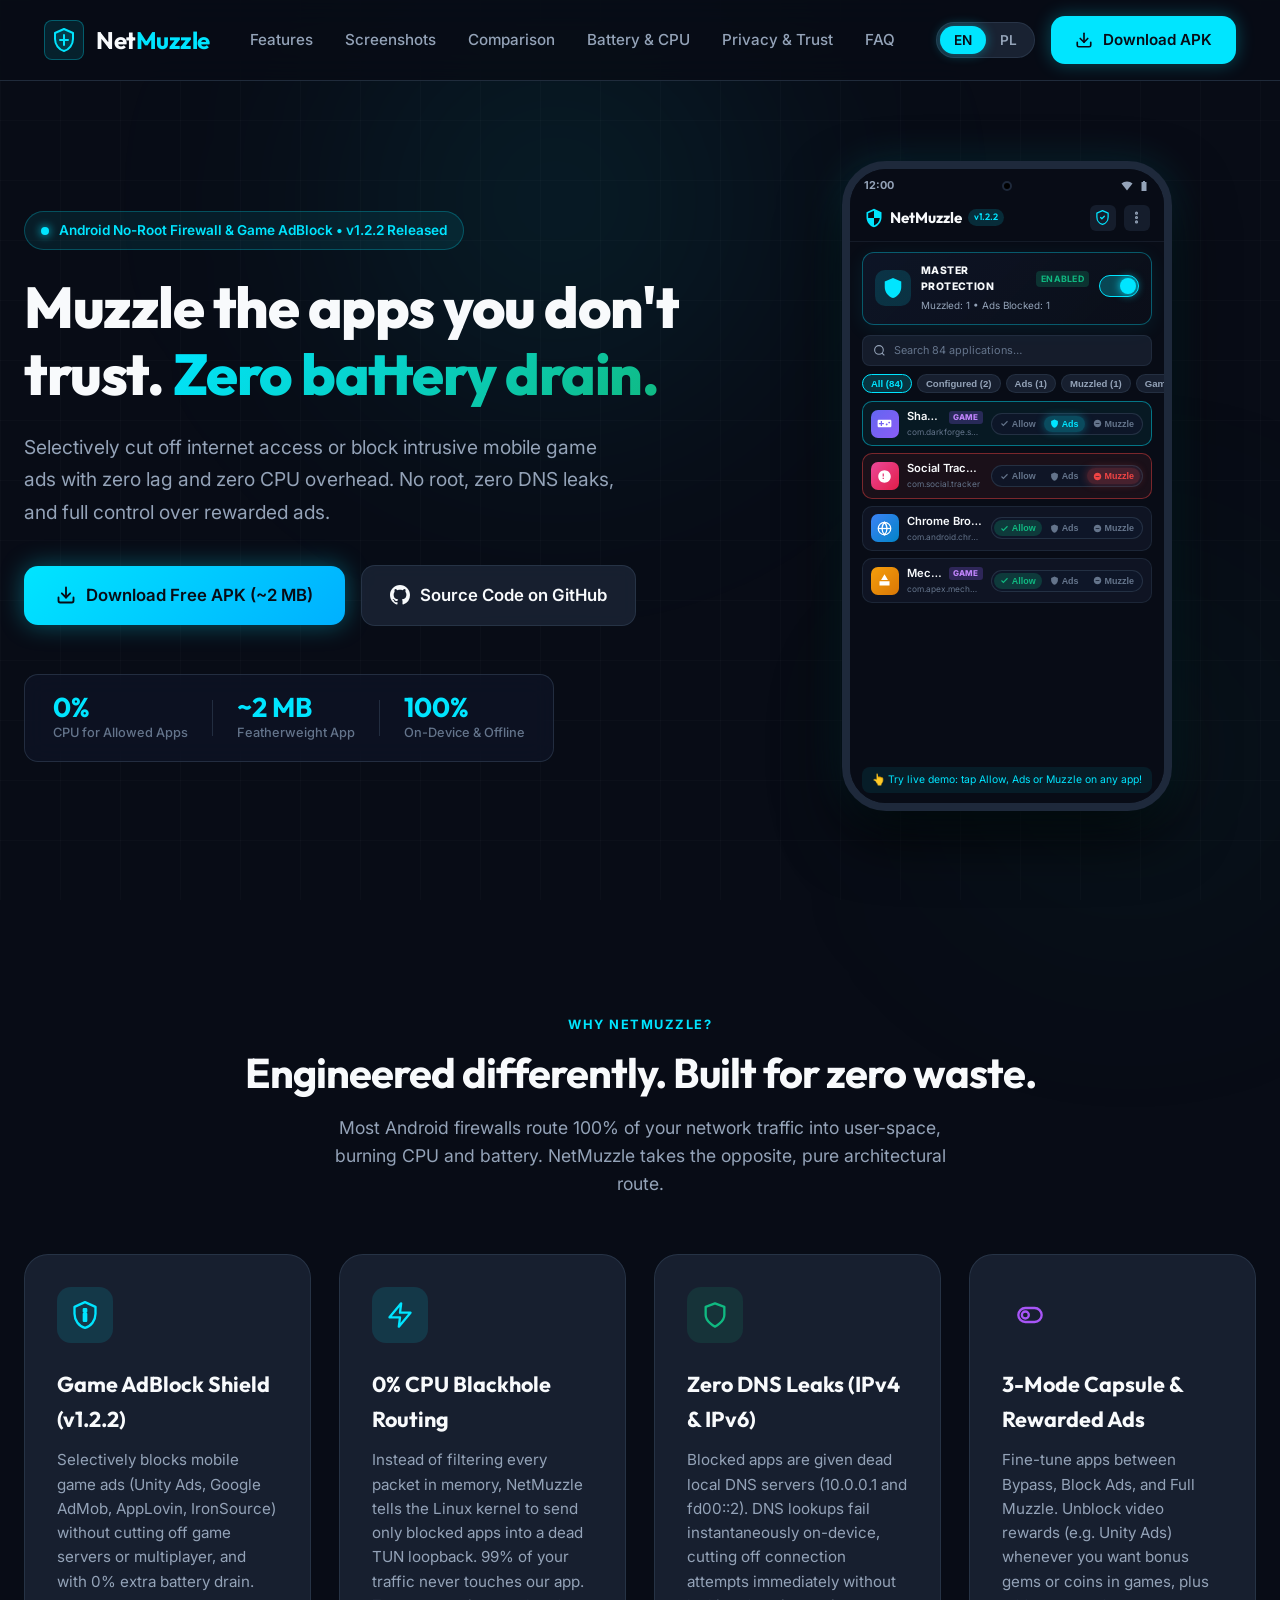
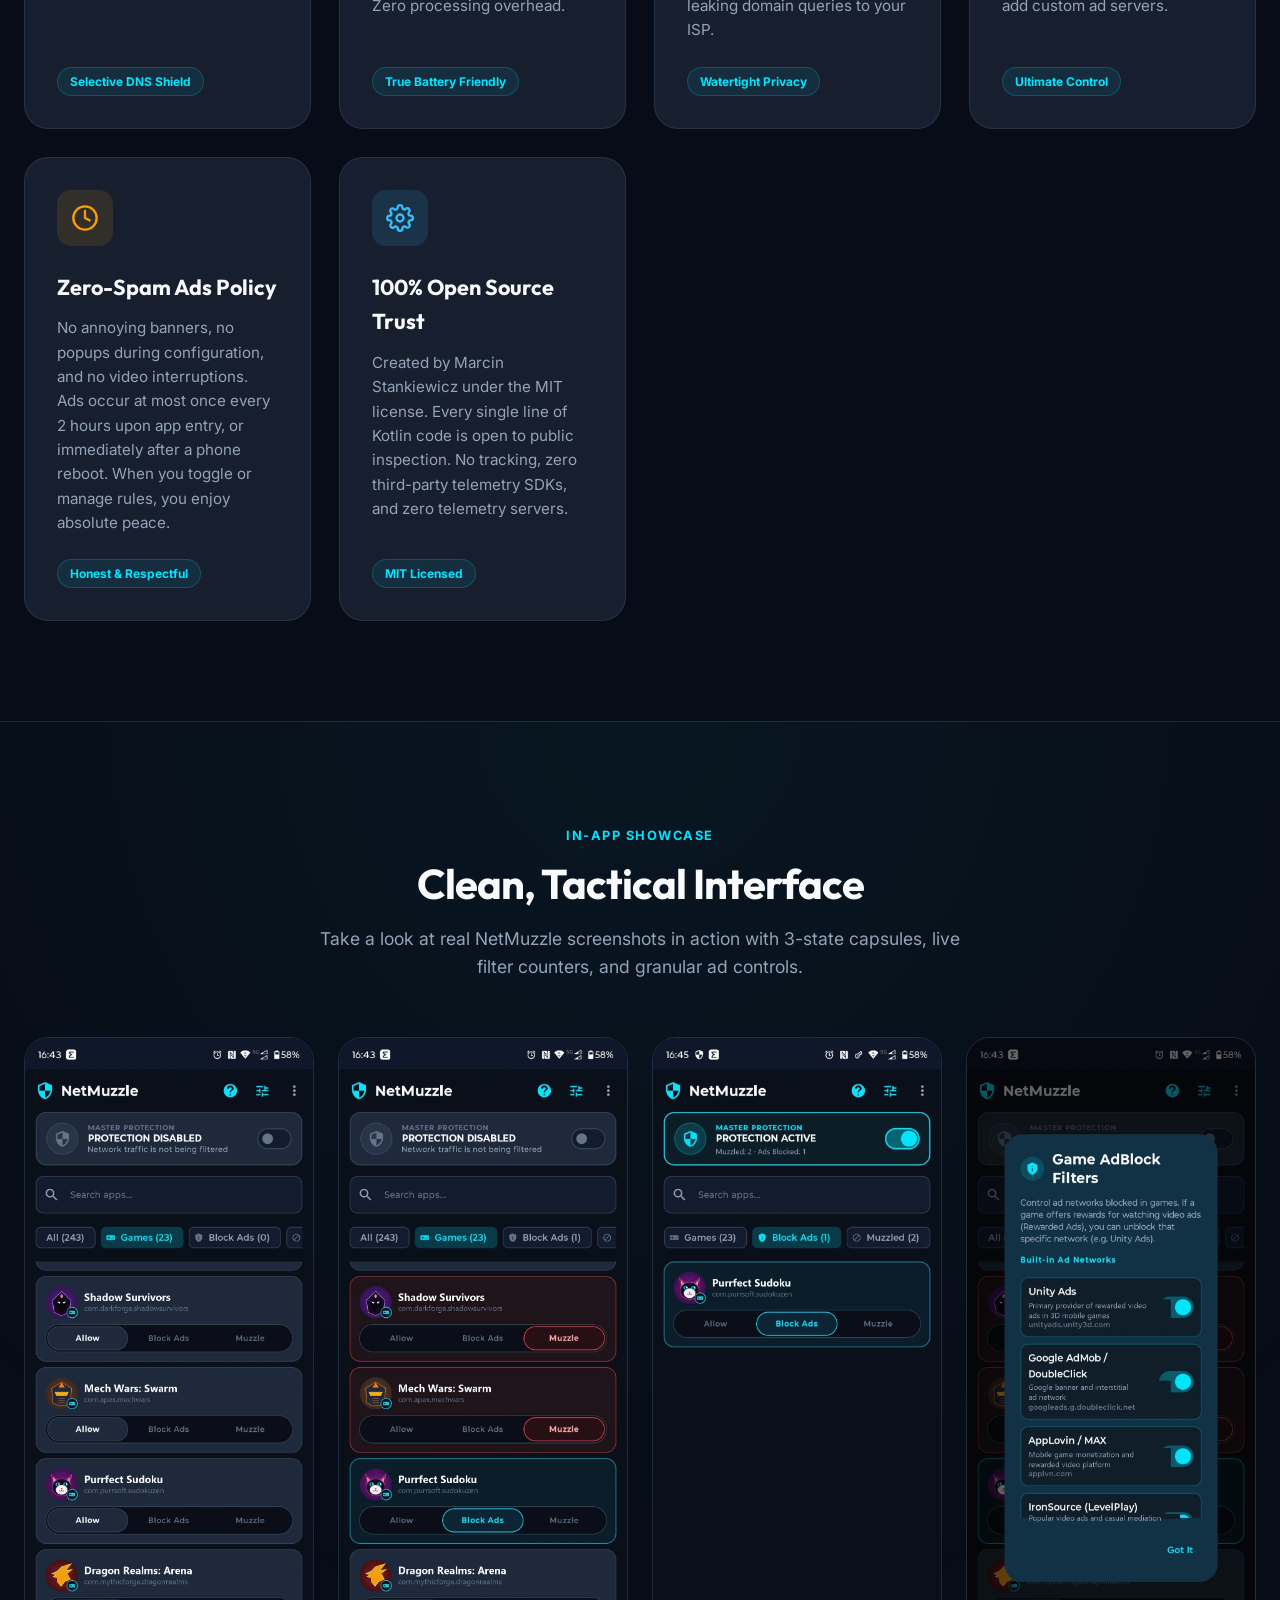
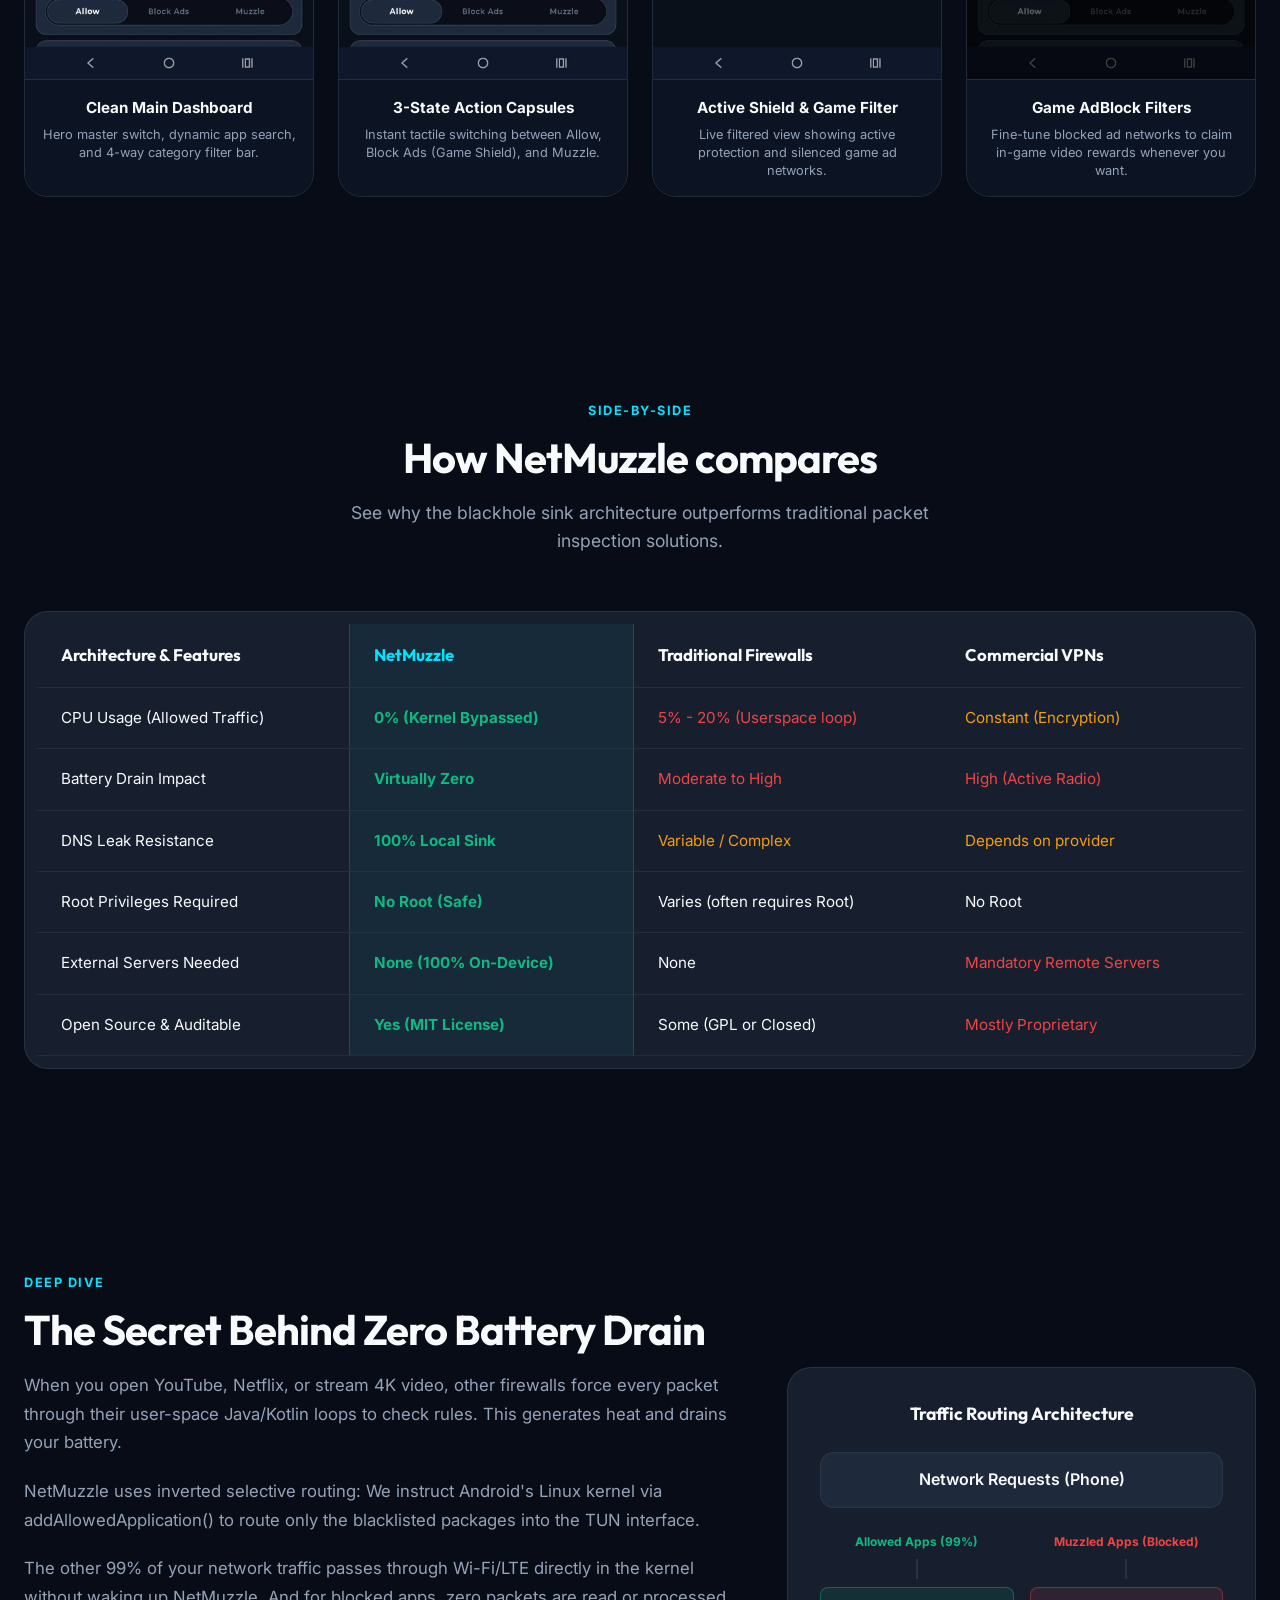
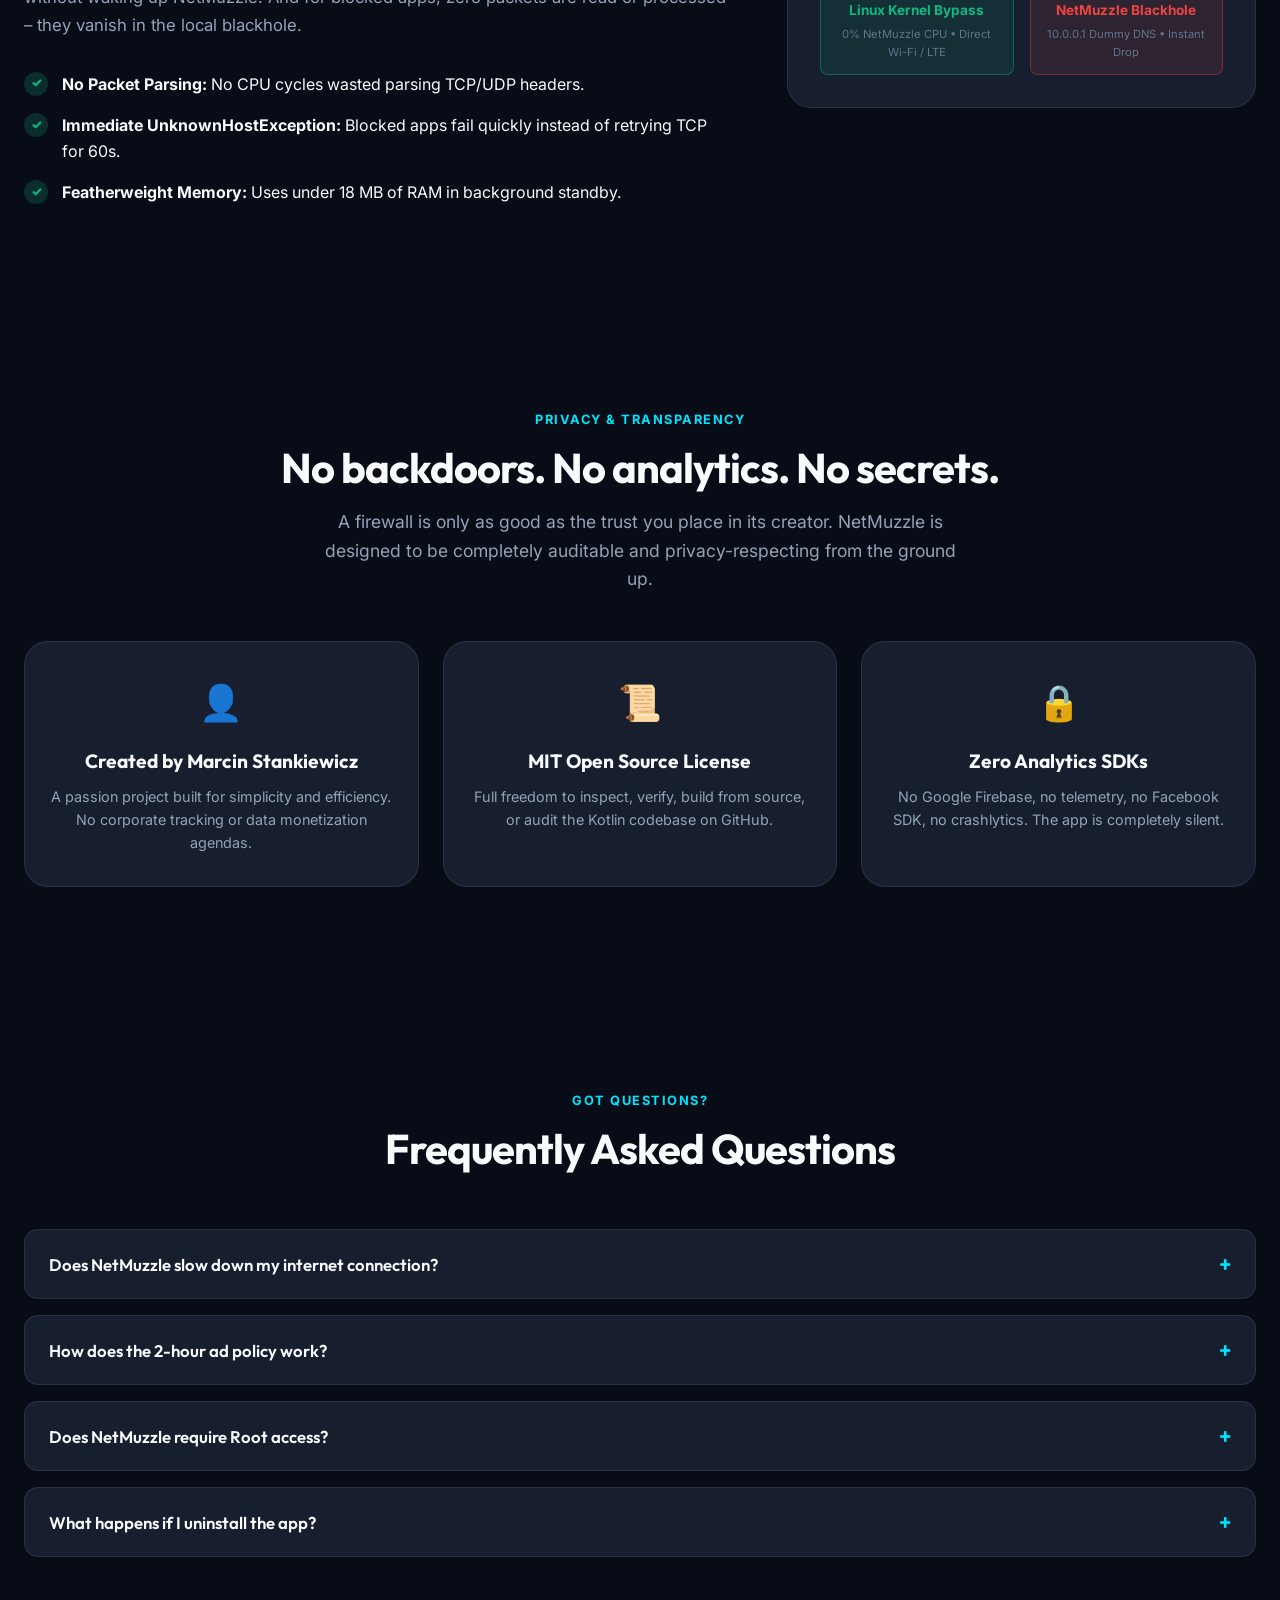
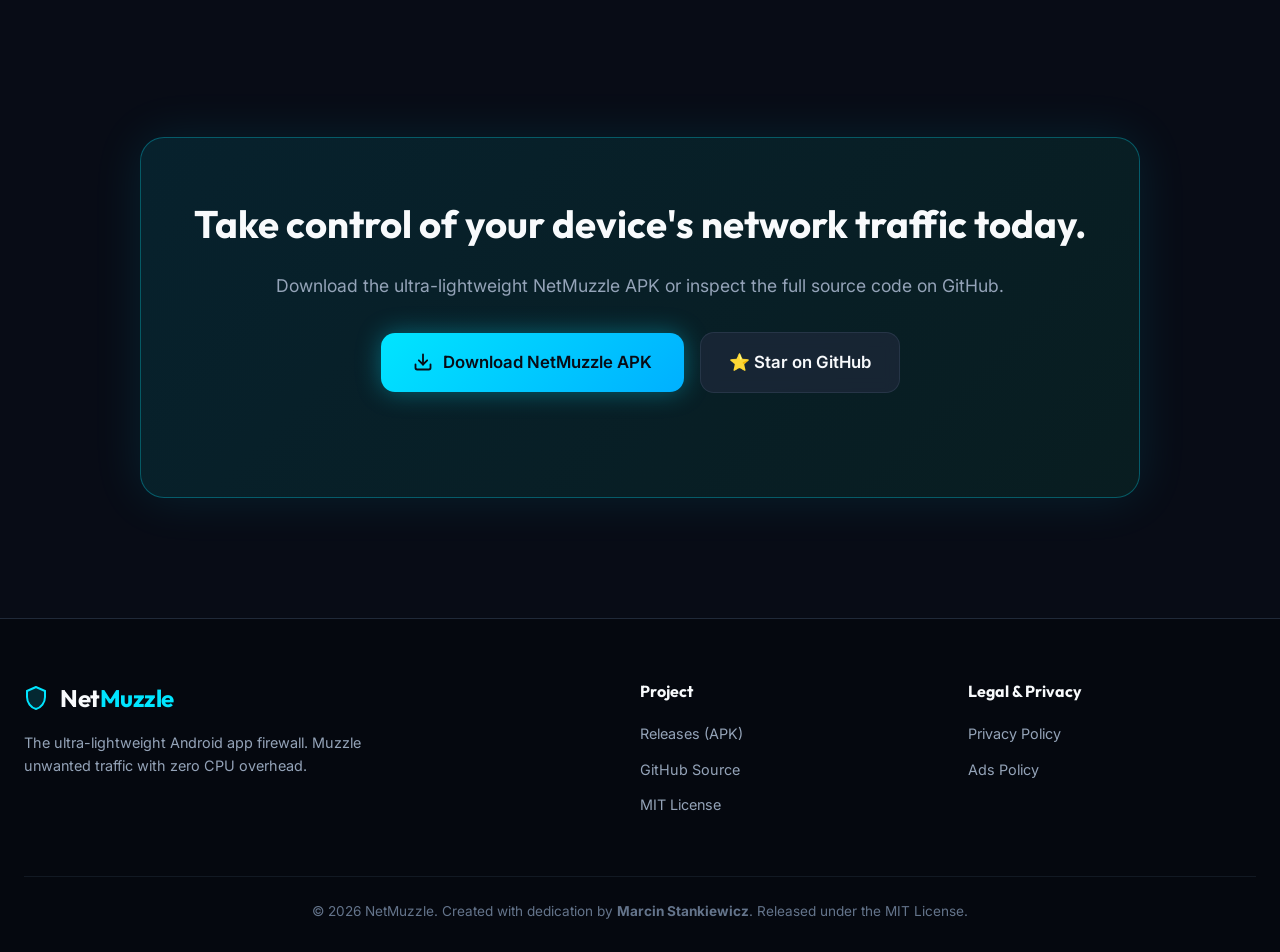
==== commit b05b2d38: "feat(docs): modernize interactive hero phone mockup with 3-state capsules and live filters" ====
--- a/docs/index.html
+++ b/docs/index.html
@@ -107,16 +107,47 @@
                 <!-- Interactive App Preview Mockup -->
                 <div class="hero-preview-wrapper">
                     <div class="phone-device-frame">
-                        <div class="phone-speaker"></div>
                         <div class="phone-screen">
+                            <!-- Status Bar with camera punch hole -->
+                            <div class="mock-status-bar">
+                                <span class="mock-status-time">12:00</span>
+                                <div class="phone-camera-hole"></div>
+                                <div class="mock-status-icons">
+                                    <svg width="12" height="12" viewBox="0 0 24 24" fill="currentColor"><path d="M12 3C7.79 3 3.97 4.59 1 7.23L12 21 23 7.23C20.03 4.59 16.21 3 12 3z"/></svg>
+                                    <svg width="12" height="12" viewBox="0 0 24 24" fill="currentColor"><path d="M17 4h-3V2h-4v2H7v18h10V4z"/></svg>
+                                </div>
+                            </div>
+
                             <!-- In-App Header -->
                             <div class="mock-app-bar">
                                 <div class="mock-logo">
-                                    <svg width="22" height="22" viewBox="0 0 24 24" fill="#00E5FF"><path d="M12 1L3 5v6c0 5.55 3.84 10.74 9 12 5.16-1.26 9-6.45 9-12V5L12 1zM12 11.99h7c-0.53 4.12-3.28 7.79-7 8.94V12H5V6.3l7-3.11v8.8z"/></svg>
+                                    <svg width="20" height="20" viewBox="0 0 24 24" fill="#00E5FF"><path d="M12 1L3 5v6c0 5.55 3.84 10.74 9 12 5.16-1.26 9-6.45 9-12V5L12 1zM12 11.99h7c-0.53 4.12-3.28 7.79-7 8.94V12H5V6.3l7-3.11v8.8z"/></svg>
                                     <span>NetMuzzle</span>
-                                </div>
-                                <div class="mock-master-switch-box">
-                                    <span class="mock-switch-label" id="mock-status-text">ACTIVE</span>
+                                    <span class="mock-version-pill">v1.2.2</span>
+                                </div>
+                                <div class="mock-app-bar-actions">
+                                    <div class="mock-icon-btn" title="AdBlock Rules">
+                                        <svg width="15" height="15" viewBox="0 0 24 24" fill="none" stroke="#00E5FF" stroke-width="2" stroke-linecap="round" stroke-linejoin="round"><path d="M12 1L3 5v6c0 5.55 3.84 10.74 9 12 5.16-1.26 9-6.45 9-12V5L12 1z"/><path d="M9 12l2 2 4-4"/></svg>
+                                    </div>
+                                    <div class="mock-icon-btn">
+                                        <svg width="15" height="15" viewBox="0 0 24 24" fill="none" stroke="#94A3B8" stroke-width="2"><circle cx="12" cy="12" r="1.5"/><circle cx="12" cy="5" r="1.5"/><circle cx="12" cy="19" r="1.5"/></svg>
+                                    </div>
+                                </div>
+                            </div>
+
+                            <!-- In-App Master Protection Hero Card -->
+                            <div class="mock-hero-card" id="mock-hero-card">
+                                <div class="mock-hero-icon-box">
+                                    <svg width="22" height="22" viewBox="0 0 24 24" fill="currentColor"><path d="M12 1L3 5v6c0 5.55 3.84 10.74 9 12 5.16-1.26 9-6.45 9-12V5L12 1z"/></svg>
+                                </div>
+                                <div class="mock-hero-info">
+                                    <div class="mock-hero-top-row">
+                                        <span class="mock-hero-label" data-i18n="mock_master_title">MASTER PROTECTION</span>
+                                        <span class="mock-hero-status-badge" id="mock-hero-status-badge">ENABLED</span>
+                                    </div>
+                                    <div class="mock-hero-subtitle" id="mock-hero-subtitle">Muzzled: 1 • Ads Blocked: 1</div>
+                                </div>
+                                <div class="mock-hero-switch-box">
                                     <label class="toggle-switch">
                                         <input type="checkbox" id="mock-master-toggle" checked onchange="toggleMockMaster()">
                                         <span class="toggle-slider"></span>
@@ -124,87 +155,29 @@
                                 </div>
                             </div>
 
-                            <!-- In-App Status Card -->
-                            <div class="mock-status-card" id="mock-status-card">
-                                <div class="mock-status-icon">
-                                    <svg width="24" height="24" viewBox="0 0 24 24" fill="currentColor"><path d="M12 1L3 5v6c0 5.55 3.84 10.74 9 12 5.16-1.26 9-6.45 9-12V5L12 1z"/></svg>
-                                </div>
-                                <div class="mock-status-info">
-                                    <div class="mock-status-title" id="mock-card-title">BLOCK ACTIVE</div>
-                                    <div class="mock-status-desc" id="mock-card-desc">Muzzled traffic for 2 apps</div>
-                                </div>
-                            </div>
-
                             <!-- In-App Search Bar -->
                             <div class="mock-search">
-                                <svg width="14" height="14" viewBox="0 0 24 24" fill="none" stroke="#94A3B8" stroke-width="2"><circle cx="11" cy="11" r="8"></circle><line x1="21" y1="21" x2="16.65" y2="16.65"></line></svg>
-                                <span class="mock-search-txt" data-i18n="mock_search">Search applications…</span>
-                            </div>
-
-                            <!-- In-App Filter Chips -->
-                            <div class="mock-chips">
-                                <span class="mock-chip active" data-i18n="mock_all">All (84)</span>
-                                <span class="mock-chip" id="mock-blocked-chip" data-i18n="mock_blocked_chip">Blocked (2)</span>
-                            </div>
-
-                            <!-- In-App App List -->
-                            <div class="mock-app-list">
-                                <!-- App Item 1: TikTok / Social -->
-                                <div class="mock-app-item blocked" id="app-item-1">
-                                    <div class="app-avatar avatar-social">TT</div>
-                                    <div class="app-details">
-                                        <div class="app-name">TikTok Social</div>
-                                        <div class="app-pkg">com.zhiliaoapp.musically</div>
-                                    </div>
-                                    <label class="toggle-switch switch-danger">
-                                        <input type="checkbox" checked onchange="toggleMockApp(1)">
-                                        <span class="toggle-slider"></span>
-                                    </label>
-                                </div>
-
-                                <!-- App Item 2: Free Game with Ads -->
-                                <div class="mock-app-item blocked" id="app-item-2">
-                                    <div class="app-avatar avatar-game">🎮</div>
-                                    <div class="app-details">
-                                        <div class="app-name">Block Puzzle 3D</div>
-                                        <div class="app-pkg">com.casual.puzzle.game</div>
-                                    </div>
-                                    <label class="toggle-switch switch-danger">
-                                        <input type="checkbox" checked onchange="toggleMockApp(2)">
-                                        <span class="toggle-slider"></span>
-                                    </label>
-                                </div>
-
-                                <!-- App Item 3: Browser (Allowed) -->
-                                <div class="mock-app-item" id="app-item-3">
-                                    <div class="app-avatar avatar-browser">🌐</div>
-                                    <div class="app-details">
-                                        <div class="app-name">Chrome Browser</div>
-                                        <div class="app-pkg">com.android.chrome</div>
-                                    </div>
-                                    <label class="toggle-switch switch-danger">
-                                        <input type="checkbox" onchange="toggleMockApp(3)">
-                                        <span class="toggle-slider"></span>
-                                    </label>
-                                </div>
-
-                                <!-- App Item 4: Messaging (Allowed) -->
-                                <div class="mock-app-item" id="app-item-4">
-                                    <div class="app-avatar avatar-msg">💬</div>
-                                    <div class="app-details">
-                                        <div class="app-name">Telegram Messenger</div>
-                                        <div class="app-pkg">org.telegram.messenger</div>
-                                    </div>
-                                    <label class="toggle-switch switch-danger">
-                                        <input type="checkbox" onchange="toggleMockApp(4)">
-                                        <span class="toggle-slider"></span>
-                                    </label>
-                                </div>
+                                <svg width="13" height="13" viewBox="0 0 24 24" fill="none" stroke="#94A3B8" stroke-width="2"><circle cx="11" cy="11" r="8"></circle><line x1="21" y1="21" x2="16.65" y2="16.65"></line></svg>
+                                <span class="mock-search-txt" data-i18n="mock_search">Search 84 applications…</span>
+                            </div>
+
+                            <!-- In-App Filter Chips Bar -->
+                            <div class="mock-chips-bar" id="mock-chips-bar">
+                                <button class="mock-chip active" id="chip-all" onclick="setMockFilter('all')">All (84)</button>
+                                <button class="mock-chip" id="chip-configured" onclick="setMockFilter('configured')">Configured (2)</button>
+                                <button class="mock-chip" id="chip-ads" onclick="setMockFilter('ads')">Ads (1)</button>
+                                <button class="mock-chip" id="chip-muzzled" onclick="setMockFilter('muzzled')">Muzzled (1)</button>
+                                <button class="mock-chip" id="chip-games" onclick="setMockFilter('games')">Games</button>
+                            </div>
+
+                            <!-- In-App App List with 3-State Capsules (Rendered dynamically) -->
+                            <div class="mock-app-list" id="mock-app-list">
+                                <!-- Dynamic JS render -->
                             </div>
 
                             <!-- In-App Interactive Hint -->
                             <div class="mock-interactive-hint" data-i18n="mock_try_hint">
-                                👆 Interactive live demo: click switches above!
+                                👆 Try live demo: tap Allow, Ads or Muzzle on any app!
                             </div>
                         </div>
                     </div>
--- a/docs/style.css
+++ b/docs/style.css
@@ -379,42 +379,62 @@
 }
 
 .phone-device-frame {
-    width: 320px;
-    height: 640px;
+    width: 330px;
+    max-width: 100%;
+    height: 650px;
     background: #0B0F19;
     border: 8px solid #1E293B;
-    border-radius: 42px;
+    border-radius: 44px;
     box-shadow: 0 25px 60px rgba(0, 0, 0, 0.8),
                 0 0 40px rgba(0, 229, 255, 0.15);
     position: relative;
     overflow: hidden;
     display: flex;
     flex-direction: column;
-}
-
-.phone-speaker {
-    width: 70px;
-    height: 5px;
-    background: #334155;
-    border-radius: var(--radius-full);
-    margin: 12px auto 6px;
-    flex-shrink: 0;
+    box-sizing: border-box;
 }
 
 .phone-screen {
     flex: 1;
     background: #080C16;
-    padding: 16px;
     display: flex;
     flex-direction: column;
-    overflow-y: auto;
-}
-
+    overflow: hidden;
+    padding-bottom: 8px;
+}
+
+/* Status Bar & Camera Hole */
+.mock-status-bar {
+    display: flex;
+    justify-content: space-between;
+    align-items: center;
+    padding: 8px 14px 4px;
+    font-size: 0.68rem;
+    font-weight: 700;
+    color: #94A3B8;
+    user-select: none;
+}
+
+.phone-camera-hole {
+    width: 10px;
+    height: 10px;
+    background: #000;
+    border: 2px solid #1E293B;
+    border-radius: 50%;
+}
+
+.mock-status-icons {
+    display: flex;
+    align-items: center;
+    gap: 5px;
+}
+
+/* App Header Bar */
 .mock-app-bar {
     display: flex;
     justify-content: space-between;
     align-items: center;
-    padding-bottom: 12px;
+    padding: 6px 14px 10px;
     border-bottom: 1px solid rgba(51, 65, 85, 0.3);
 }
 
@@ -424,27 +444,47 @@
     gap: 6px;
     font-family: var(--font-heading);
     font-weight: 700;
-    font-size: 1.05rem;
-}
-
-.mock-master-switch-box {
+    font-size: 0.95rem;
+    color: var(--text-primary);
+}
+
+.mock-version-pill {
+    font-size: 0.58rem;
+    background: rgba(0, 229, 255, 0.15);
+    color: var(--primary-cyan);
+    padding: 1px 6px;
+    border-radius: var(--radius-full);
+    font-weight: 600;
+}
+
+.mock-app-bar-actions {
     display: flex;
     align-items: center;
     gap: 8px;
 }
 
-.mock-switch-label {
-    font-size: 0.7rem;
-    font-weight: 700;
-    color: var(--primary-cyan);
+.mock-icon-btn {
+    width: 26px;
+    height: 26px;
+    border-radius: 6px;
+    display: flex;
+    align-items: center;
+    justify-content: center;
+    background: rgba(30, 41, 59, 0.6);
+    cursor: pointer;
+    transition: var(--transition);
+}
+
+.mock-icon-btn:hover {
+    background: rgba(51, 65, 85, 0.8);
 }
 
 /* Toggle Switch Component */
 .toggle-switch {
     position: relative;
     display: inline-block;
-    width: 44px;
-    height: 24px;
+    width: 40px;
+    height: 22px;
 }
 
 .toggle-switch input {
@@ -469,8 +509,8 @@
 .toggle-slider:before {
     position: absolute;
     content: "";
-    height: 18px;
-    width: 18px;
+    height: 16px;
+    width: 16px;
     left: 2px;
     bottom: 2px;
     background-color: var(--text-muted);
@@ -484,177 +524,285 @@
 }
 
 input:checked + .toggle-slider:before {
-    transform: translateX(20px);
+    transform: translateX(18px);
     background-color: var(--primary-cyan);
     box-shadow: 0 0 10px var(--primary-cyan);
 }
 
-/* Danger Switch (Red for Blocked App) */
-.switch-danger input:checked + .toggle-slider {
-    background-color: rgba(239, 68, 68, 0.25);
-    border-color: var(--status-red);
-}
-
-.switch-danger input:checked + .toggle-slider:before {
-    transform: translateX(20px);
-    background-color: var(--status-red);
-    box-shadow: 0 0 10px var(--status-red);
-}
-
-/* In-App Status Card */
-.mock-status-card {
-    background: rgba(16, 185, 129, 0.12);
-    border: 1px solid rgba(16, 185, 129, 0.4);
-    border-radius: var(--radius-sm);
-    padding: 12px;
+/* Master Protection Hero Card */
+.mock-hero-card {
+    background: linear-gradient(135deg, rgba(15, 23, 42, 0.8), rgba(11, 15, 25, 0.95));
+    border: 1px solid rgba(0, 229, 255, 0.35);
+    border-radius: 12px;
+    padding: 10px 12px;
     display: flex;
     align-items: center;
     gap: 10px;
-    margin: 12px 0;
+    margin: 10px 12px;
+    box-shadow: 0 4px 20px rgba(0, 229, 255, 0.08);
+    transition: all 0.3s ease;
+}
+
+.mock-hero-card.disabled {
+    border-color: rgba(51, 65, 85, 0.4);
+    box-shadow: none;
+    opacity: 0.75;
+}
+
+.mock-hero-icon-box {
+    width: 36px;
+    height: 36px;
+    border-radius: 10px;
+    background: rgba(0, 229, 255, 0.15);
+    color: var(--primary-cyan);
+    display: flex;
+    align-items: center;
+    justify-content: center;
+    flex-shrink: 0;
     transition: var(--transition);
 }
 
-.mock-status-card.standby {
-    background: rgba(245, 158, 11, 0.12);
-    border-color: rgba(245, 158, 11, 0.4);
-}
-
-.mock-status-card.disabled {
-    background: rgba(30, 41, 59, 0.5);
-    border-color: var(--border-color);
-}
-
-.mock-status-icon {
+.mock-hero-card.disabled .mock-hero-icon-box {
+    background: rgba(51, 65, 85, 0.4);
+    color: var(--text-muted);
+}
+
+.mock-hero-info {
+    flex: 1;
+    min-width: 0;
+}
+
+.mock-hero-top-row {
+    display: flex;
+    align-items: center;
+    gap: 6px;
+    margin-bottom: 2px;
+}
+
+.mock-hero-label {
+    font-size: 0.65rem;
+    font-weight: 800;
+    letter-spacing: 0.04em;
+    color: var(--text-primary);
+}
+
+.mock-hero-status-badge {
+    font-size: 0.55rem;
+    font-weight: 700;
+    padding: 1px 5px;
+    border-radius: 4px;
+    background: rgba(16, 185, 129, 0.2);
     color: var(--status-green);
-}
-
-.mock-status-card.standby .mock-status-icon {
-    color: var(--status-amber);
-}
-
-.mock-status-card.disabled .mock-status-icon {
+    letter-spacing: 0.03em;
+}
+
+.mock-hero-card.disabled .mock-hero-status-badge {
+    background: rgba(100, 116, 139, 0.2);
     color: var(--text-muted);
 }
 
-.mock-status-title {
-    font-size: 0.75rem;
-    font-weight: 700;
-    color: var(--status-green);
-}
-
-.mock-status-card.standby .mock-status-title {
-    color: var(--status-amber);
-}
-
-.mock-status-card.disabled .mock-status-title {
-    color: var(--text-muted);
-}
-
-.mock-status-desc {
-    font-size: 0.65rem;
+.mock-hero-subtitle {
+    font-size: 0.62rem;
     color: var(--text-secondary);
+    white-space: nowrap;
+    overflow: hidden;
+    text-overflow: ellipsis;
 }
 
 /* Search bar in phone mockup */
 .mock-search {
+    background: rgba(30, 41, 59, 0.6);
+    border: 1px solid rgba(51, 65, 85, 0.4);
+    border-radius: 8px;
+    padding: 6px 10px;
+    display: flex;
+    align-items: center;
+    gap: 8px;
+    margin: 0 12px 8px;
+}
+
+.mock-search-txt {
+    font-size: 0.68rem;
+    color: var(--text-muted);
+}
+
+/* Chips bar */
+.mock-chips-bar {
+    display: flex;
+    gap: 5px;
+    padding: 0 12px 8px;
+    overflow-x: auto;
+    scrollbar-width: none;
+}
+
+.mock-chips-bar::-webkit-scrollbar {
+    display: none;
+}
+
+.mock-chip {
+    font-size: 0.6rem;
+    font-weight: 600;
+    padding: 3px 8px;
+    border-radius: var(--radius-full);
     background: rgba(30, 41, 59, 0.7);
-    border: 1px solid var(--border-color);
-    border-radius: var(--radius-sm);
-    padding: 6px 10px;
-    display: flex;
-    align-items: center;
-    gap: 8px;
-    margin-bottom: 8px;
-}
-
-.mock-search-txt {
-    font-size: 0.7rem;
-    color: var(--text-muted);
-}
-
-.mock-chips {
-    display: flex;
-    gap: 6px;
-    margin-bottom: 12px;
-}
-
-.mock-chip {
-    font-size: 0.65rem;
-    font-weight: 600;
-    padding: 4px 10px;
-    border-radius: var(--radius-full);
-    background: rgba(30, 41, 59, 0.8);
-    border: 1px solid var(--border-color);
+    border: 1px solid rgba(51, 65, 85, 0.5);
     color: var(--text-secondary);
+    white-space: nowrap;
+    cursor: pointer;
+    transition: all 0.2s ease;
+}
+
+.mock-chip:hover {
+    background: rgba(51, 65, 85, 0.8);
+    color: #fff;
 }
 
 .mock-chip.active {
-    background: rgba(0, 229, 255, 0.15);
+    background: rgba(0, 229, 255, 0.18);
     border-color: var(--primary-cyan);
     color: var(--primary-cyan);
 }
 
 /* App list in phone */
 .mock-app-list {
+    padding: 0 12px;
     display: flex;
     flex-direction: column;
+    gap: 7px;
+    flex: 1;
+    overflow-y: auto;
+}
+
+.mock-app-item {
+    background: rgba(20, 28, 45, 0.6);
+    border: 1px solid rgba(51, 65, 85, 0.4);
+    border-radius: 10px;
+    padding: 6px 8px;
+    display: flex;
+    align-items: center;
     gap: 8px;
-    flex: 1;
-}
-
-.mock-app-item {
-    background: rgba(30, 41, 59, 0.5);
-    border: 1px solid var(--border-color);
-    border-radius: var(--radius-sm);
-    padding: 8px 10px;
-    display: flex;
-    align-items: center;
-    gap: 10px;
-    transition: var(--transition);
-}
-
-.mock-app-item.blocked {
-    border-color: rgba(239, 68, 68, 0.4);
+    transition: all 0.25s ease;
+}
+
+.mock-app-item.ads {
+    border-color: rgba(0, 229, 255, 0.45);
+    background: rgba(0, 229, 255, 0.06);
+}
+
+.mock-app-item.muzzle {
+    border-color: rgba(239, 68, 68, 0.45);
     background: rgba(239, 68, 68, 0.08);
 }
 
 .app-avatar {
     width: 28px;
     height: 28px;
-    border-radius: 6px;
+    border-radius: 7px;
     display: flex;
     align-items: center;
     justify-content: center;
-    font-size: 0.75rem;
-    font-weight: 700;
-}
-
-.avatar-social { background: #E11D48; color: #fff; }
-.avatar-game { background: #8B5CF6; }
-.avatar-browser { background: #3B82F6; }
-.avatar-msg { background: #0EA5E9; }
+    font-size: 0.7rem;
+    font-weight: 700;
+    flex-shrink: 0;
+}
+
+.avatar-game { background: linear-gradient(135deg, #6366F1, #8B5CF6); color: #fff; }
+.avatar-social { background: linear-gradient(135deg, #EC4899, #E11D48); color: #fff; }
+.avatar-browser { background: linear-gradient(135deg, #3B82F6, #0284C7); color: #fff; }
+.avatar-mech { background: linear-gradient(135deg, #F59E0B, #D97706); color: #fff; }
 
 .app-details {
     flex: 1;
+    min-width: 0;
+}
+
+.app-name-row {
+    display: flex;
+    align-items: center;
+    gap: 4px;
 }
 
 .app-name {
-    font-size: 0.75rem;
+    font-size: 0.7rem;
     font-weight: 600;
     color: var(--text-primary);
+    white-space: nowrap;
+    overflow: hidden;
+    text-overflow: ellipsis;
+}
+
+.mock-game-tag {
+    font-size: 0.5rem;
+    font-weight: 800;
+    padding: 0 4px;
+    border-radius: 3px;
+    background: rgba(139, 92, 246, 0.25);
+    color: #C084FC;
+    letter-spacing: 0.04em;
 }
 
 .app-pkg {
-    font-size: 0.55rem;
+    font-size: 0.52rem;
     color: var(--text-muted);
+    white-space: nowrap;
+    overflow: hidden;
+    text-overflow: ellipsis;
+}
+
+/* 3-State Action Capsule */
+.mock-capsule {
+    display: flex;
+    background: rgba(15, 23, 42, 0.85);
+    border: 1px solid rgba(51, 65, 85, 0.6);
+    border-radius: var(--radius-full);
+    padding: 2px;
+    gap: 2px;
+    flex-shrink: 0;
+}
+
+.mock-capsule-btn {
+    display: flex;
+    align-items: center;
+    gap: 3px;
+    padding: 3px 6px;
+    border: none;
+    background: transparent;
+    border-radius: var(--radius-full);
+    font-size: 0.56rem;
+    font-weight: 700;
+    color: #64748B;
+    cursor: pointer;
+    transition: all 0.2s ease;
+}
+
+.mock-capsule-btn:hover {
+    color: var(--text-primary);
+}
+
+/* Active states */
+.mock-capsule-btn.btn-allow.active {
+    background: rgba(16, 185, 129, 0.22);
+    color: var(--status-green);
+}
+
+.mock-capsule-btn.btn-ads.active {
+    background: rgba(0, 229, 255, 0.25);
+    color: var(--primary-cyan);
+    box-shadow: 0 0 8px rgba(0, 229, 255, 0.35);
+}
+
+.mock-capsule-btn.btn-muzzle.active {
+    background: rgba(239, 68, 68, 0.25);
+    color: var(--status-red);
+    box-shadow: 0 0 8px rgba(239, 68, 68, 0.35);
 }
 
 .mock-interactive-hint {
-    margin-top: 10px;
+    margin: 8px 12px 2px;
     text-align: center;
-    font-size: 0.68rem;
+    font-size: 0.65rem;
     color: var(--primary-cyan);
-    padding: 6px;
+    padding: 5px 8px;
     background: rgba(0, 229, 255, 0.08);
     border-radius: var(--radius-sm);
     animation: bounce 2s infinite;
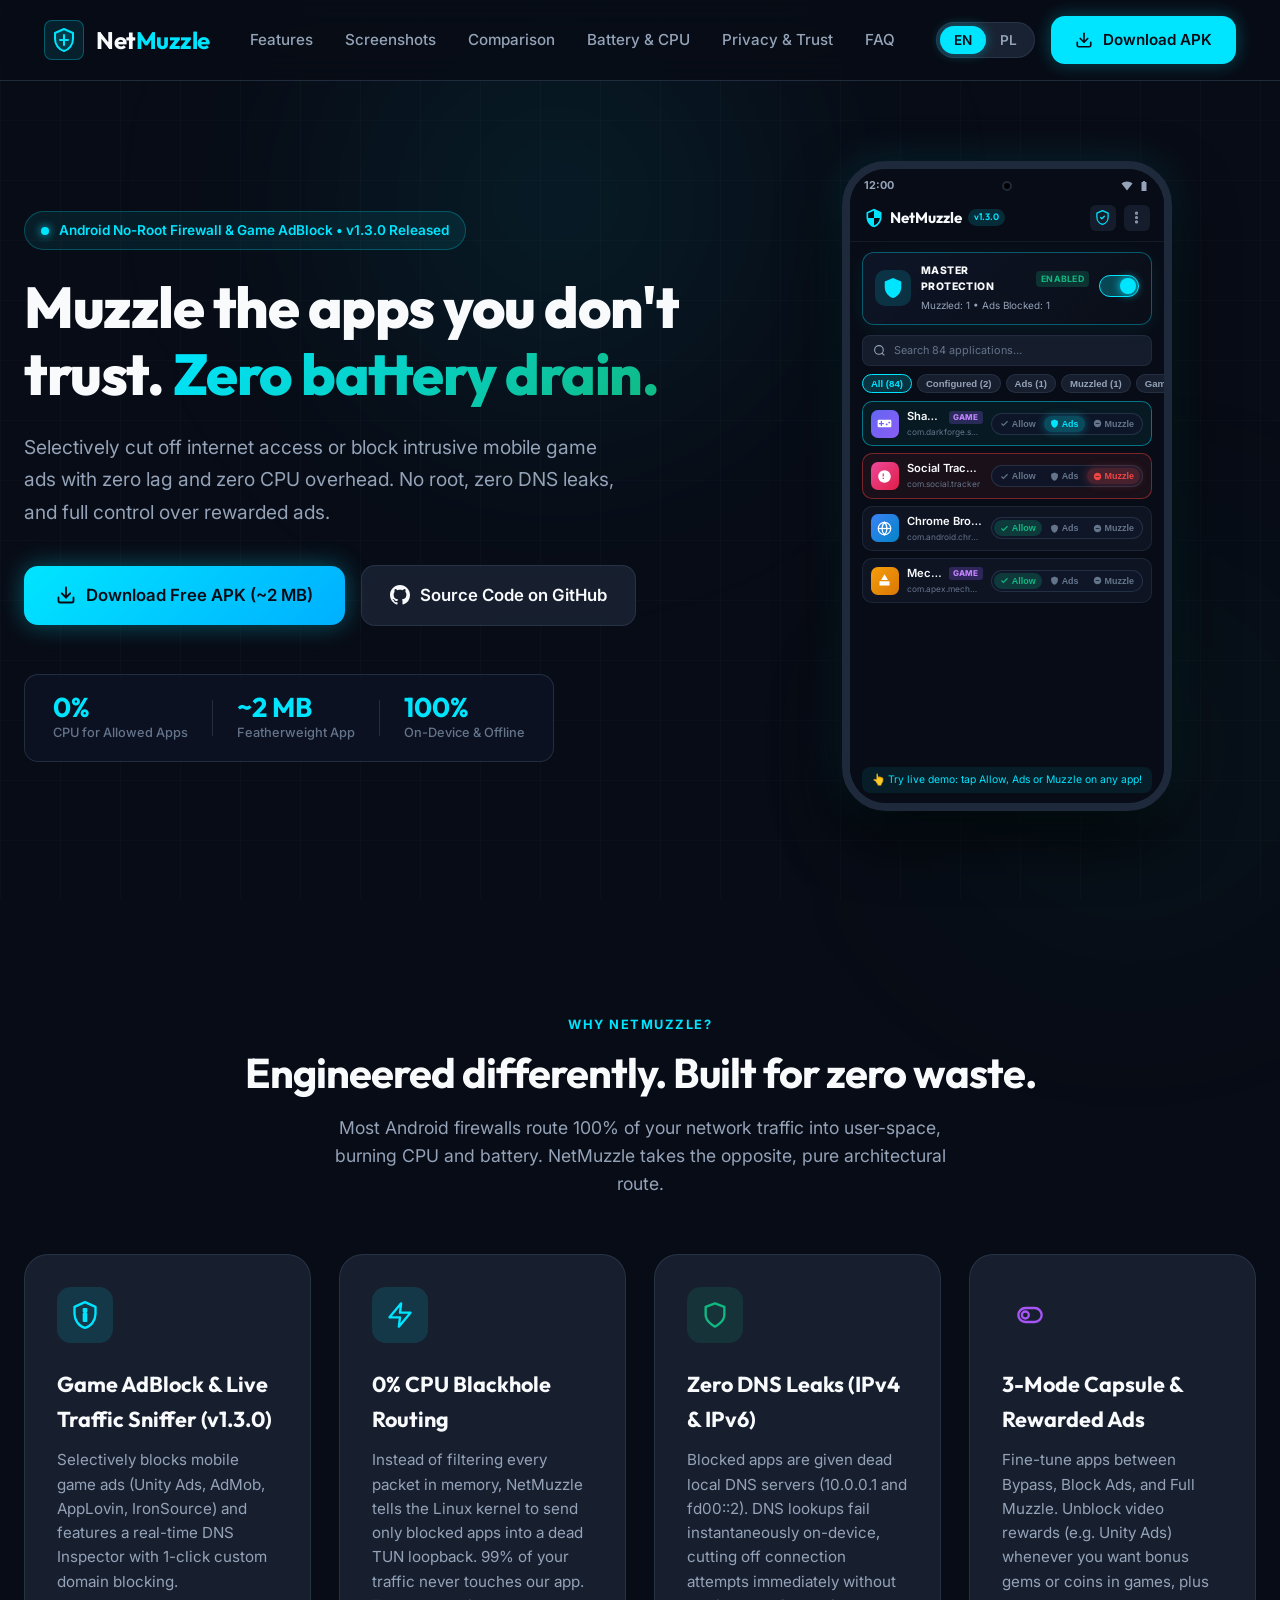
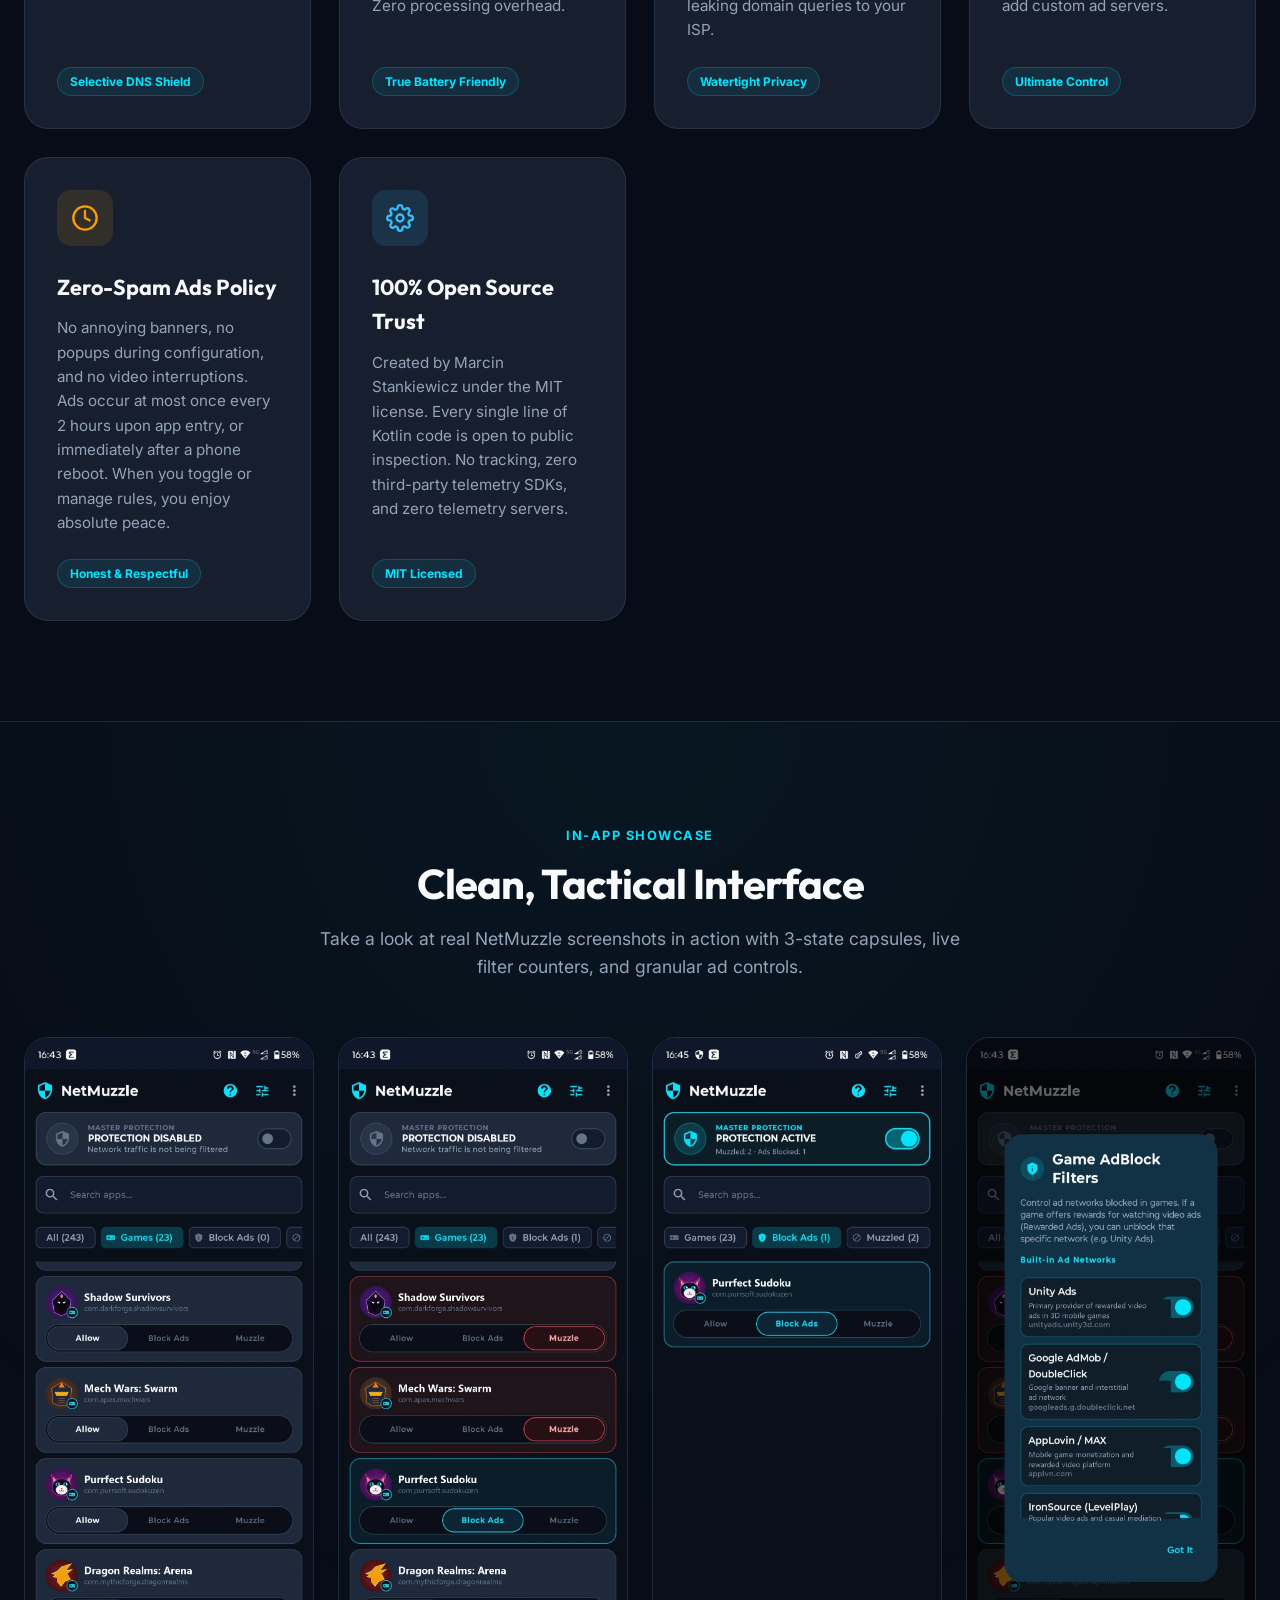
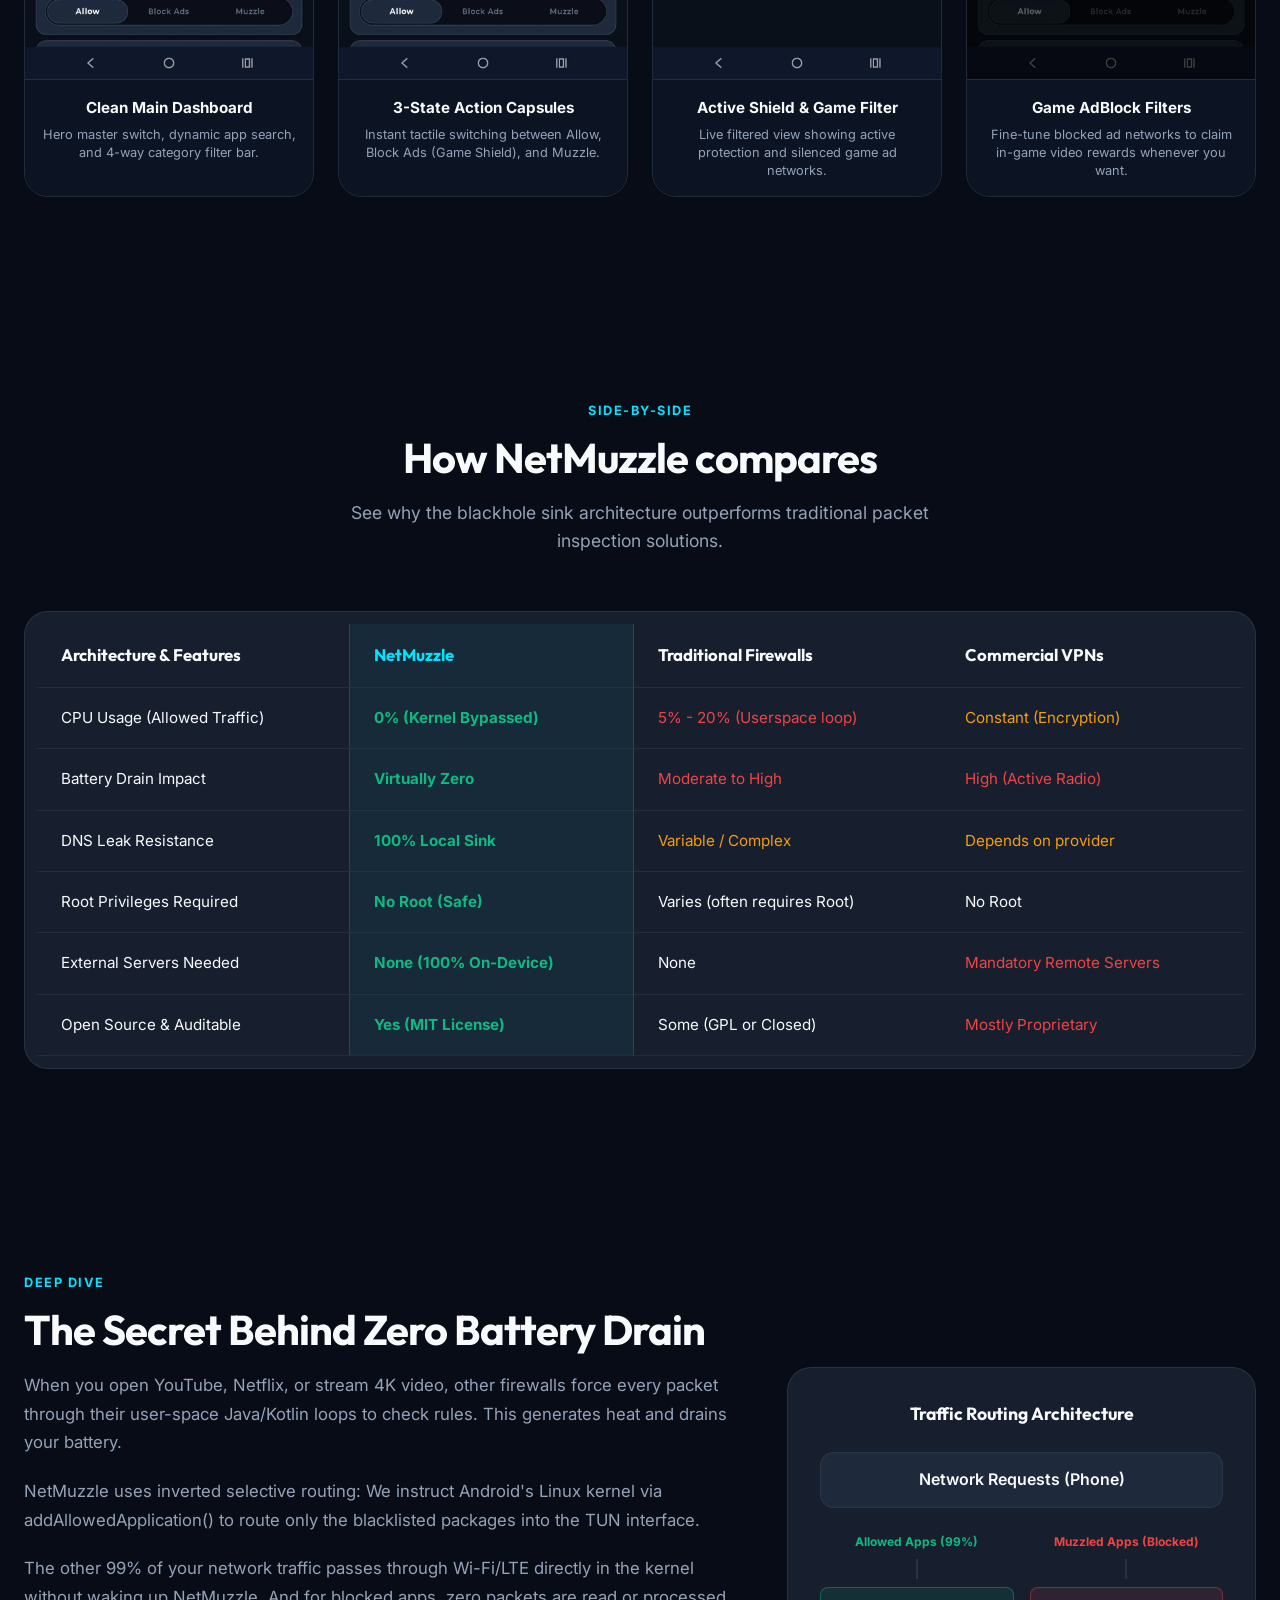
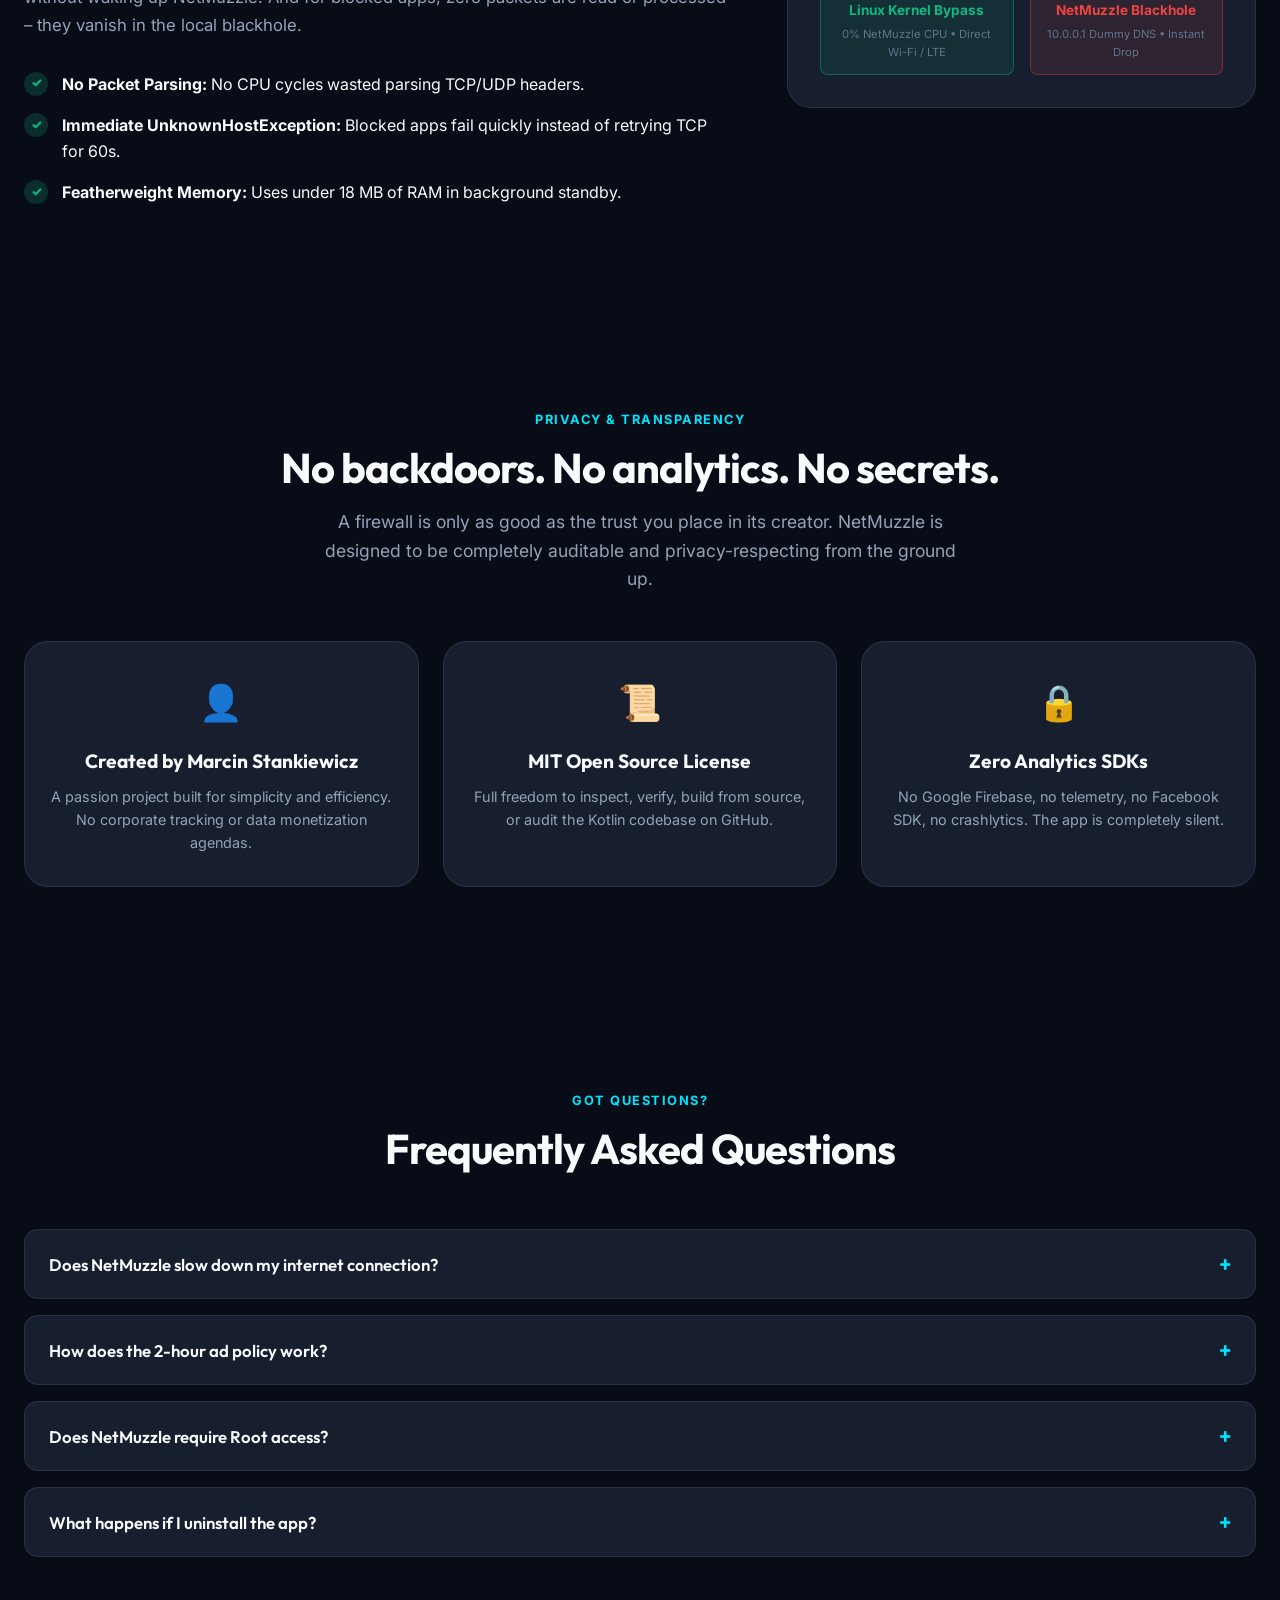
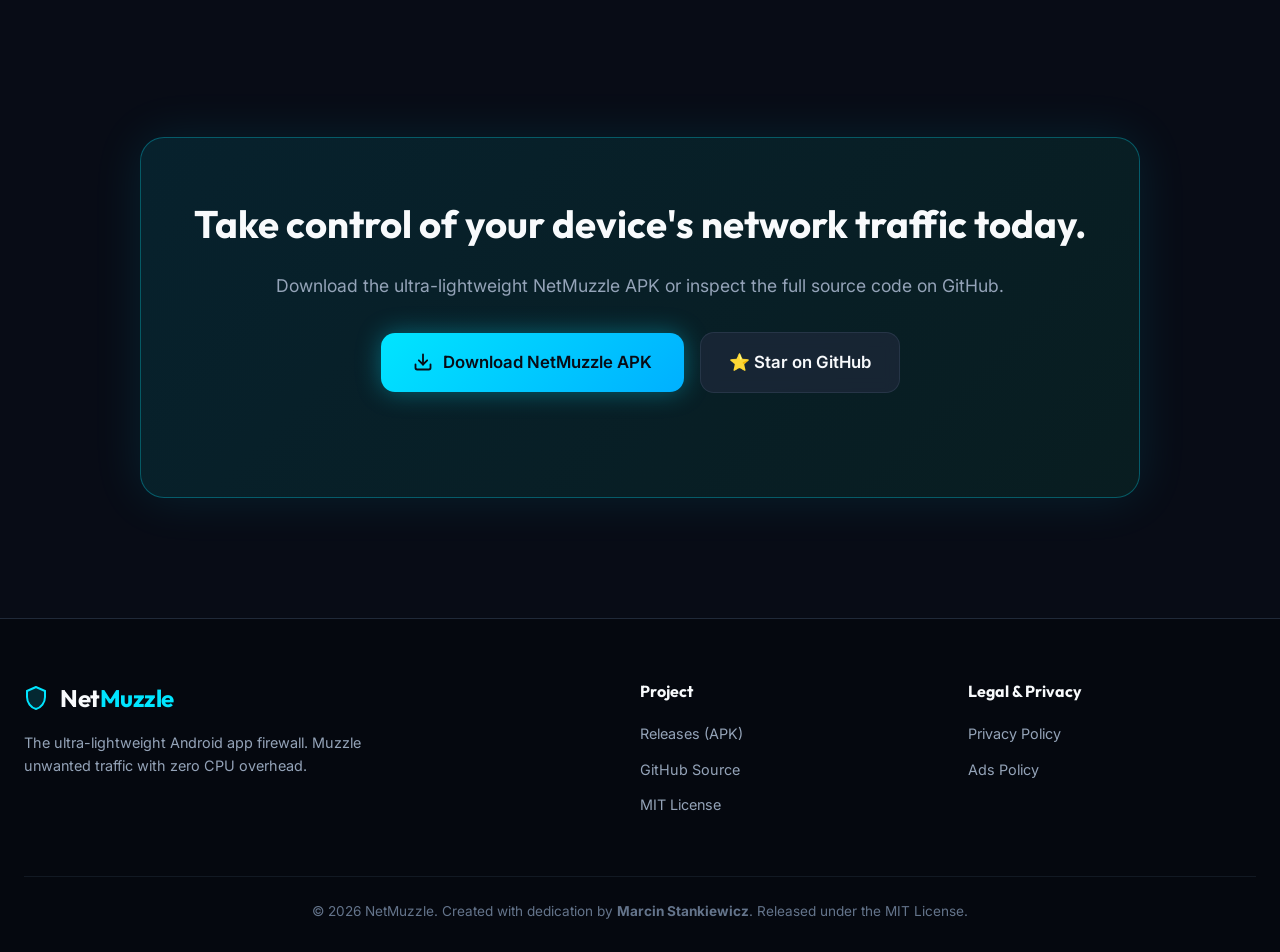
==== commit 0f211434: "feat: release v1.3.0 with Live Traffic & Ad Inspector and mandatory update check - Live Traffic & Ad" ====
--- a/docs/index.html
+++ b/docs/index.html
@@ -48,7 +48,7 @@
                     <button class="lang-btn" id="btn-pl" onclick="setLanguage('pl')">PL</button>
                 </div>
 
-                <a href="https://github.com/mastai-dev/NetMuzzle/releases/download/v1.2.2/NetMuzzle-v1.2.2.apk" class="btn btn-primary nav-cta">
+                <a href="https://github.com/mastai-dev/NetMuzzle/releases/download/v1.3.0/NetMuzzle-v1.3.0.apk" class="btn btn-primary nav-cta">
                     <svg width="18" height="18" viewBox="0 0 24 24" fill="none" stroke="currentColor" stroke-width="2.2" stroke-linecap="round" stroke-linejoin="round"><path d="M21 15v4a2 2 0 0 1-2 2H5a2 2 0 0 1-2-2v-4"></path><polyline points="7 10 12 15 17 10"></polyline><line x1="12" y1="15" x2="12" y2="3"></line></svg>
                     <span data-i18n="btn_download">Download APK</span>
                 </a>
@@ -63,7 +63,7 @@
                 <div class="hero-content">
                     <div class="hero-badge">
                         <span class="pulse-dot"></span>
-                        <span data-i18n="hero_badge">Android No-Root Firewall & Game AdBlock • v1.2.2 Released</span>
+                        <span data-i18n="hero_badge">Android No-Root Firewall & Game AdBlock • v1.3.0 Released</span>
                     </div>
 
                     <h1 class="hero-title" data-i18n="hero_title">
@@ -75,7 +75,7 @@
                     </p>
 
                     <div class="hero-cta-group">
-                        <a href="https://github.com/mastai-dev/NetMuzzle/releases/download/v1.2.2/NetMuzzle-v1.2.2.apk" class="btn btn-glow">
+                        <a href="https://github.com/mastai-dev/NetMuzzle/releases/download/v1.3.0/NetMuzzle-v1.3.0.apk" class="btn btn-glow">
                             <svg width="20" height="20" viewBox="0 0 24 24" fill="none" stroke="currentColor" stroke-width="2.2" stroke-linecap="round" stroke-linejoin="round"><path d="M21 15v4a2 2 0 0 1-2 2H5a2 2 0 0 1-2-2v-4"></path><polyline points="7 10 12 15 17 10"></polyline><line x1="12" y1="15" x2="12" y2="3"></line></svg>
                             <span data-i18n="hero_cta_primary">Download Free APK (~2 MB)</span>
                         </a>
@@ -123,7 +123,7 @@
                                 <div class="mock-logo">
                                     <svg width="20" height="20" viewBox="0 0 24 24" fill="#00E5FF"><path d="M12 1L3 5v6c0 5.55 3.84 10.74 9 12 5.16-1.26 9-6.45 9-12V5L12 1zM12 11.99h7c-0.53 4.12-3.28 7.79-7 8.94V12H5V6.3l7-3.11v8.8z"/></svg>
                                     <span>NetMuzzle</span>
-                                    <span class="mock-version-pill">v1.2.2</span>
+                                    <span class="mock-version-pill">v1.3.0</span>
                                 </div>
                                 <div class="mock-app-bar-actions">
                                     <div class="mock-icon-btn" title="AdBlock Rules">
@@ -202,7 +202,7 @@
                         <div class="card-icon cyan-glow">
                             <svg width="28" height="28" viewBox="0 0 24 24" fill="none" stroke="#00E5FF" stroke-width="2" stroke-linecap="round" stroke-linejoin="round"><path d="M12 1L3 5v6c0 5.55 3.84 10.74 9 12 5.16-1.26 9-6.45 9-12V5L12 1z"></path><path d="M11 7h2v2h-2zM11 11h2v6h-2z"></path></svg>
                         </div>
-                        <h3 class="card-title" data-i18n="f0_title">Game AdBlock Shield (v1.2.2)</h3>
+                        <h3 class="card-title" data-i18n="f0_title">Game AdBlock Shield (v1.3.0)</h3>
                         <p class="card-desc" data-i18n="f0_desc">
                             Selectively blocks mobile game ads (Unity Ads, Google AdMob, AppLovin, IronSource) without cutting off game servers or multiplayer, and with 0% extra battery drain.
                         </p>
@@ -560,7 +560,7 @@
                 <h2 data-i18n="cta_bottom_title">Take control of your device's network traffic today.</h2>
                 <p data-i18n="cta_bottom_desc">Download the ultra-lightweight NetMuzzle APK or inspect the full source code on GitHub.</p>
                 <div class="hero-cta-group justify-center">
-                    <a href="https://github.com/mastai-dev/NetMuzzle/releases/download/v1.2.2/NetMuzzle-v1.2.2.apk" class="btn btn-glow">
+                    <a href="https://github.com/mastai-dev/NetMuzzle/releases/download/v1.3.0/NetMuzzle-v1.3.0.apk" class="btn btn-glow">
                         <svg width="20" height="20" viewBox="0 0 24 24" fill="none" stroke="currentColor" stroke-width="2.2" stroke-linecap="round" stroke-linejoin="round"><path d="M21 15v4a2 2 0 0 1-2 2H5a2 2 0 0 1-2-2v-4"></path><polyline points="7 10 12 15 17 10"></polyline><line x1="12" y1="15" x2="12" y2="3"></line></svg>
                         <span data-i18n="btn_download_now">Download NetMuzzle APK</span>
                     </a>
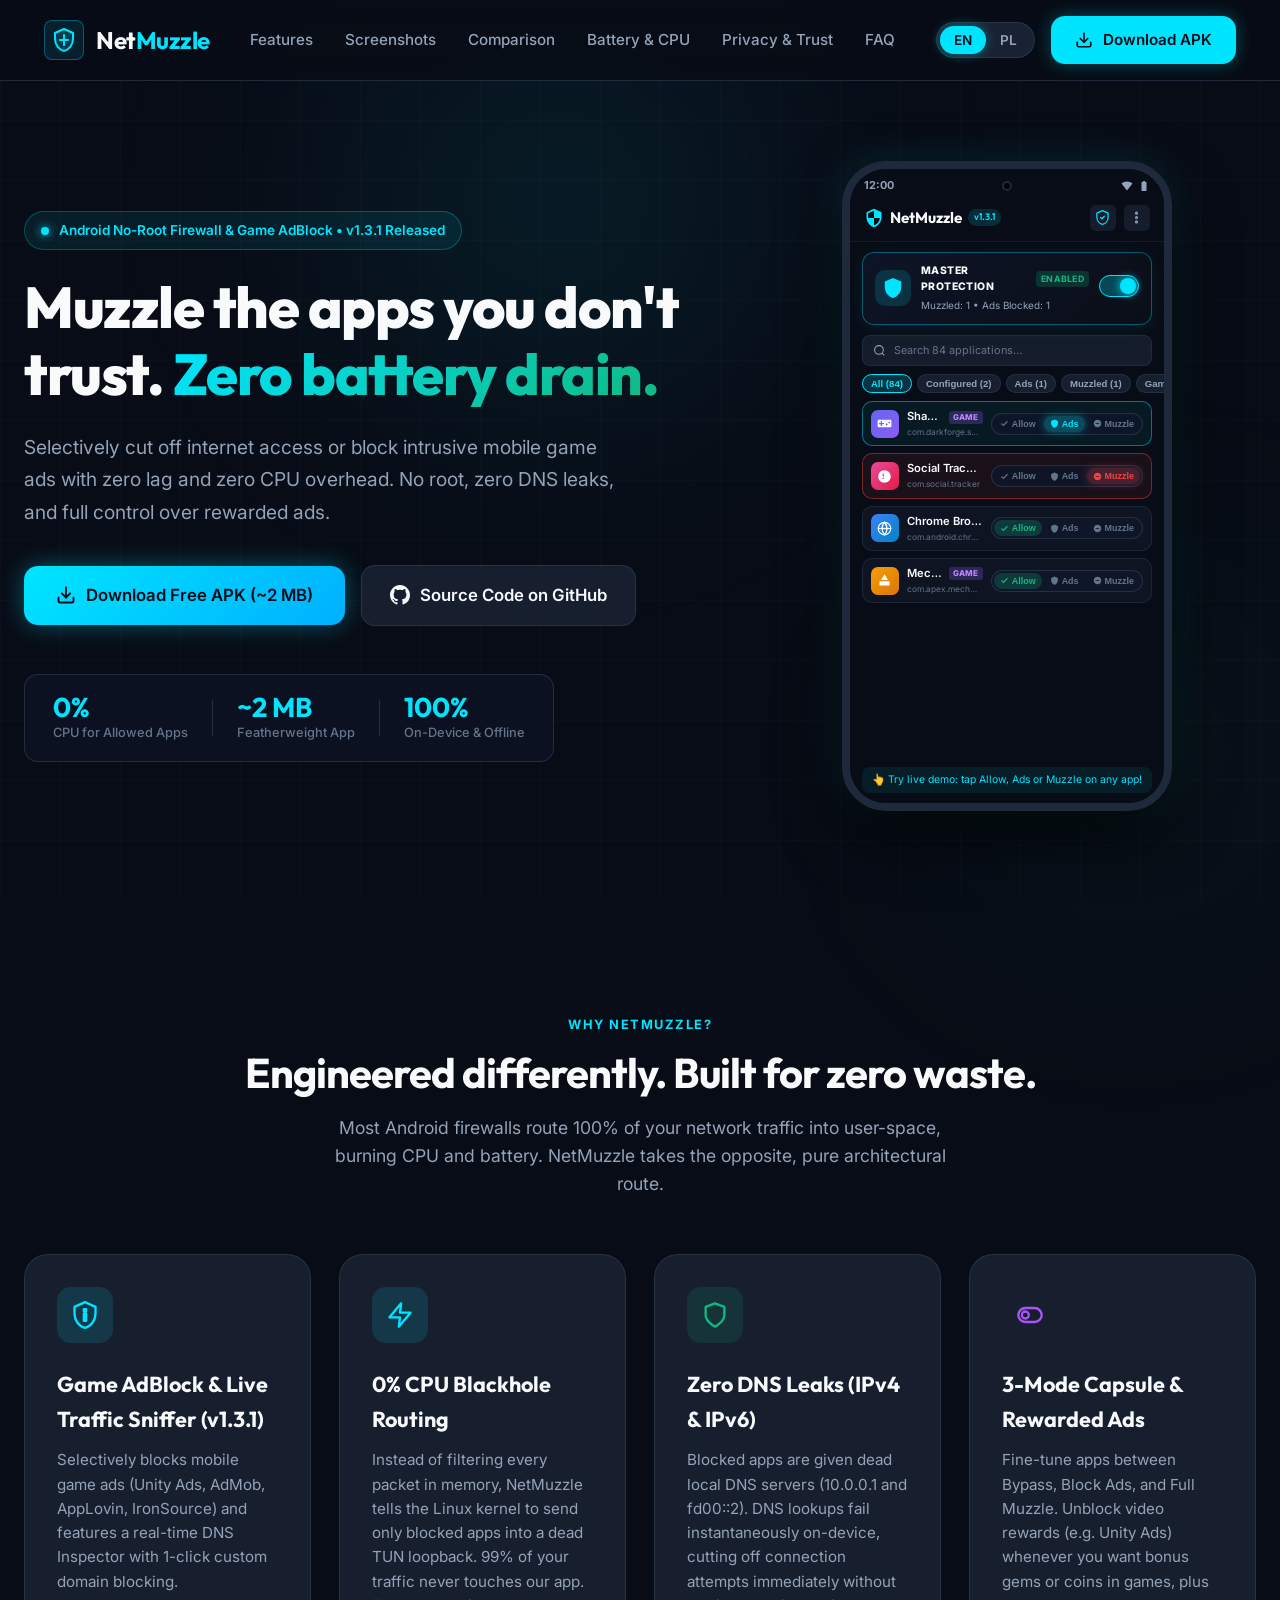
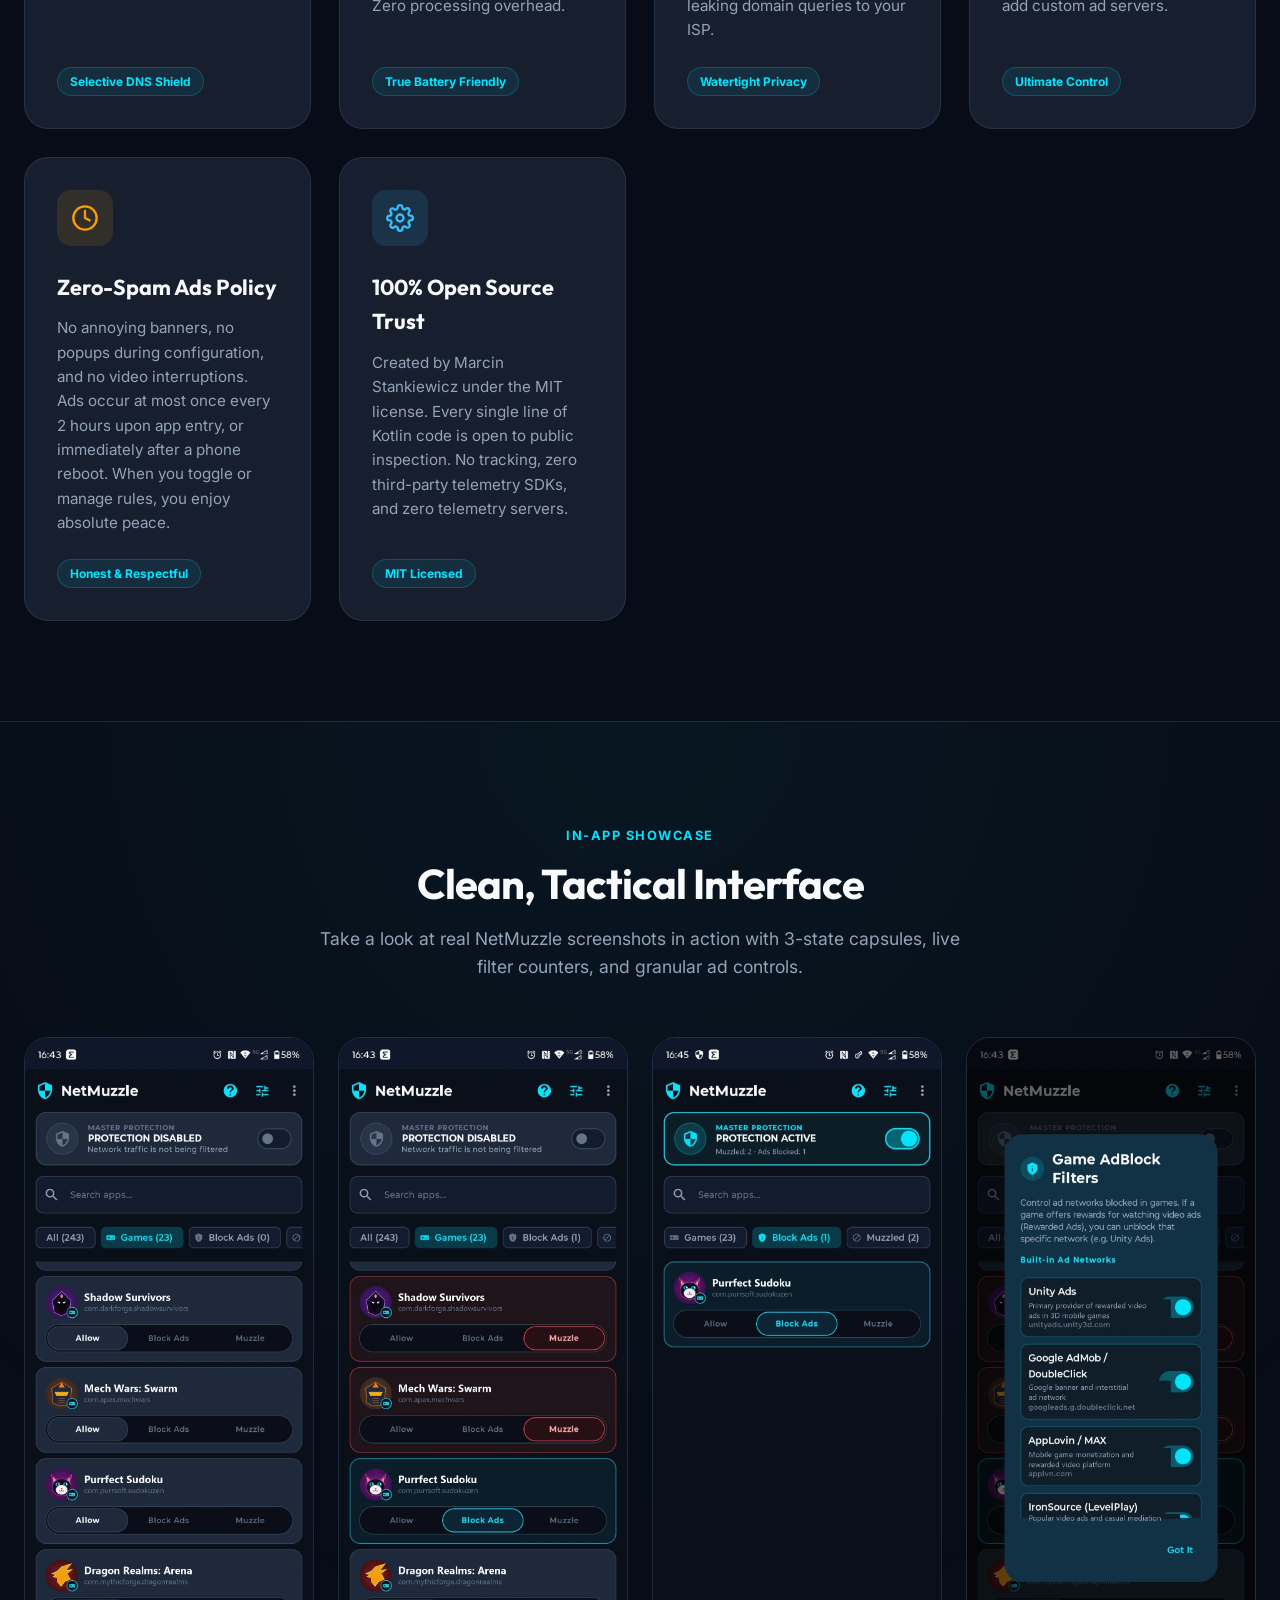
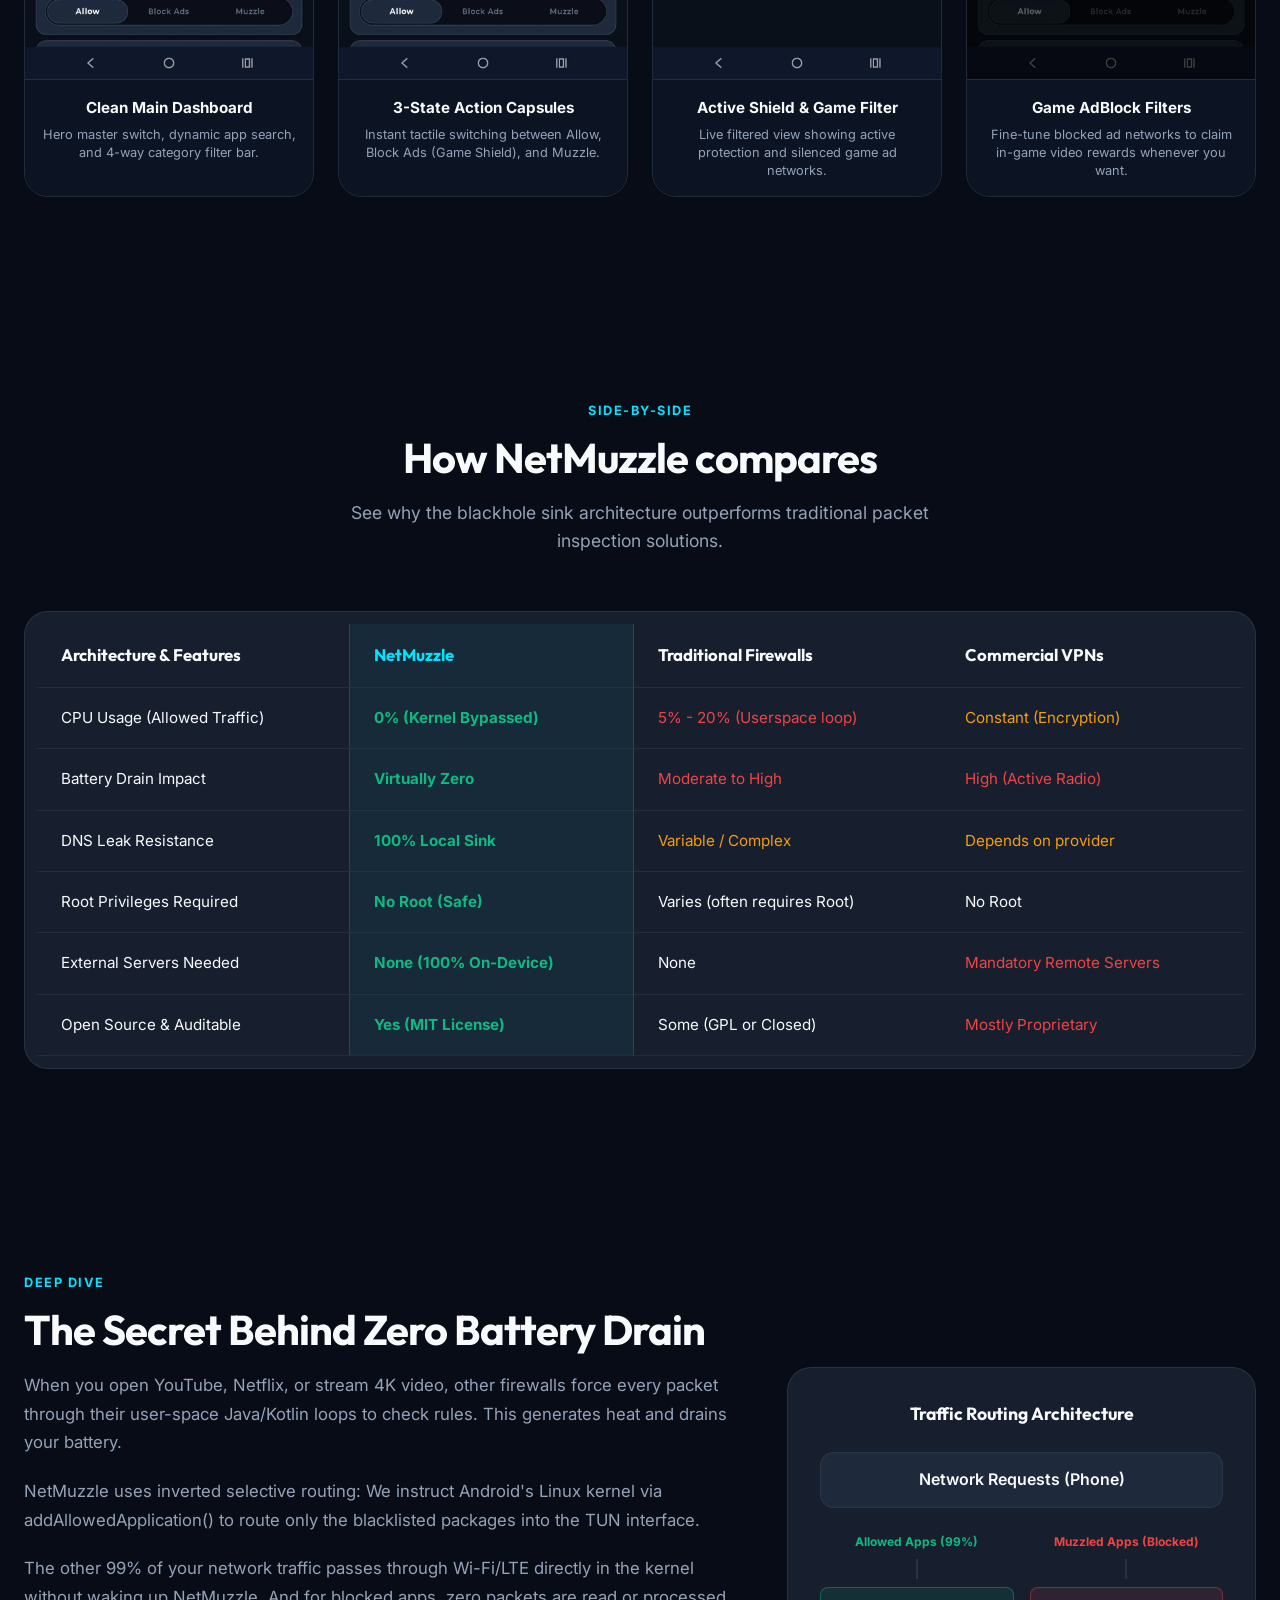
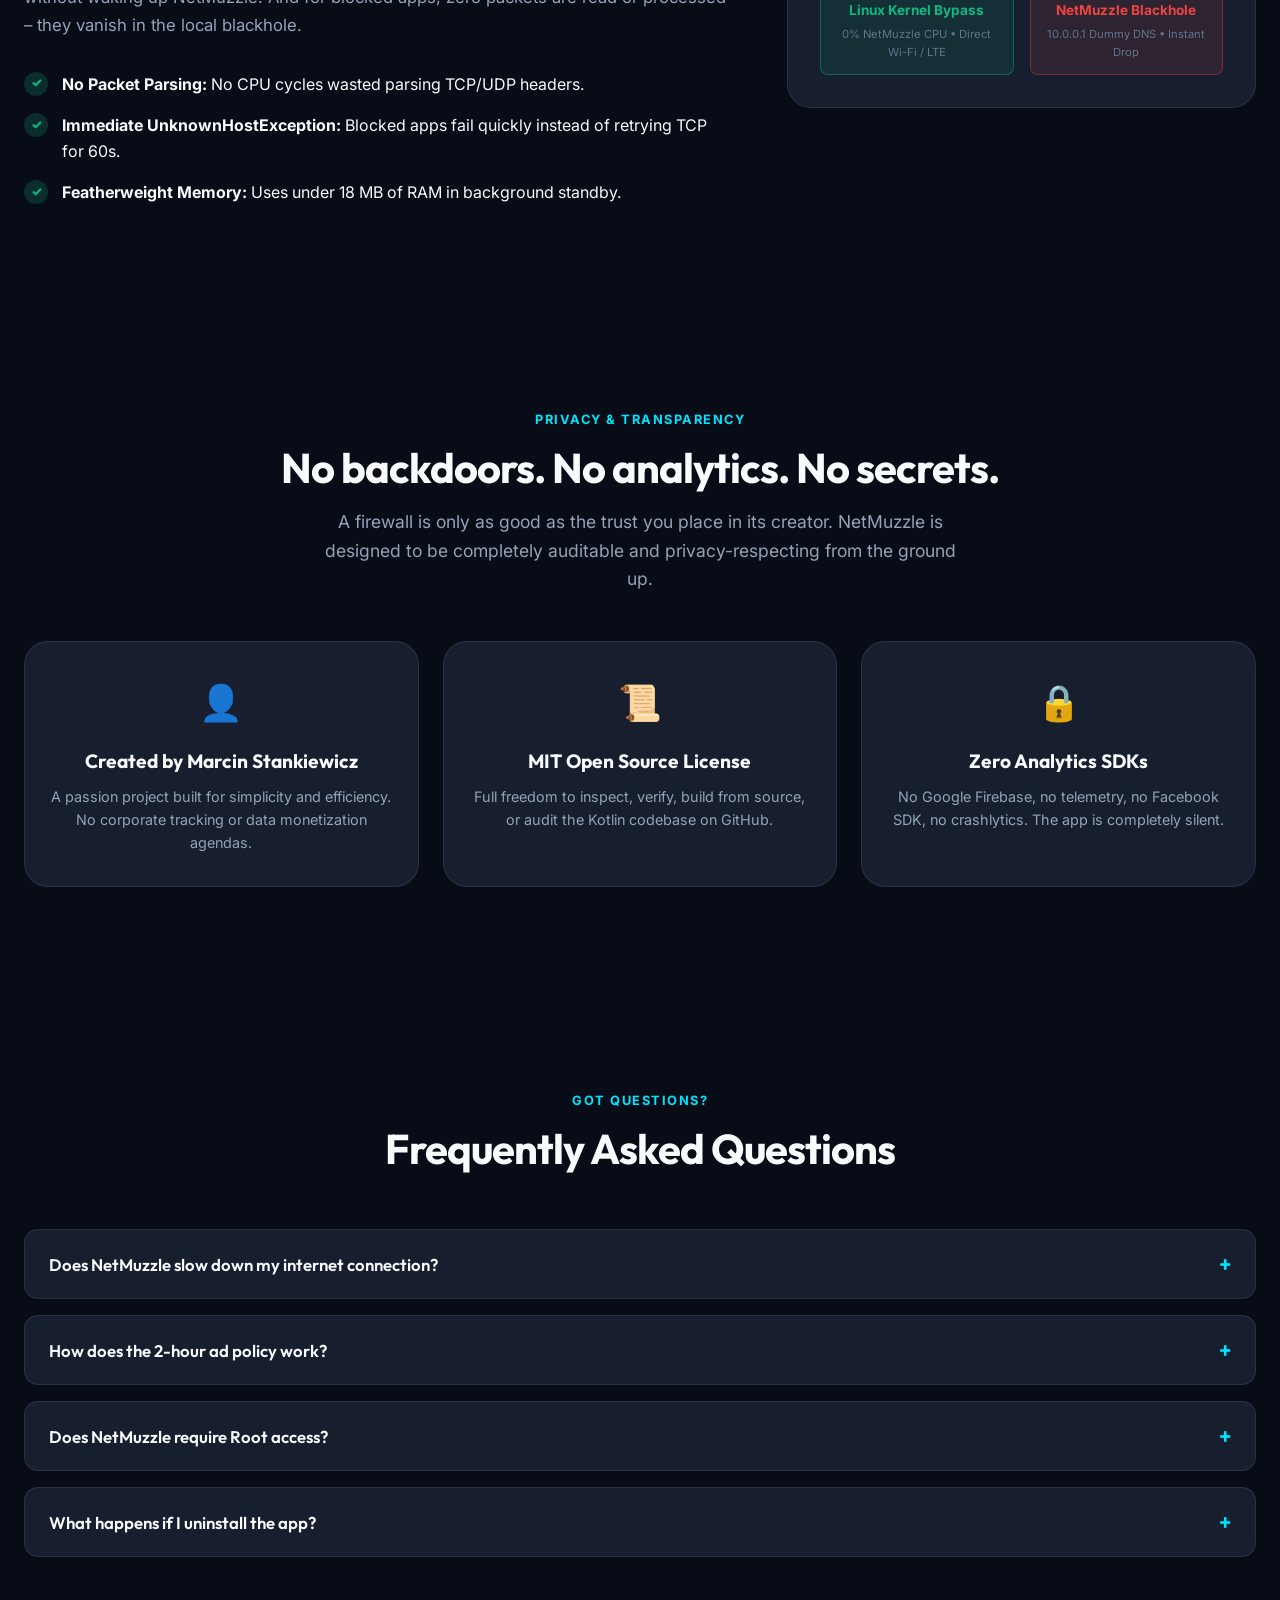
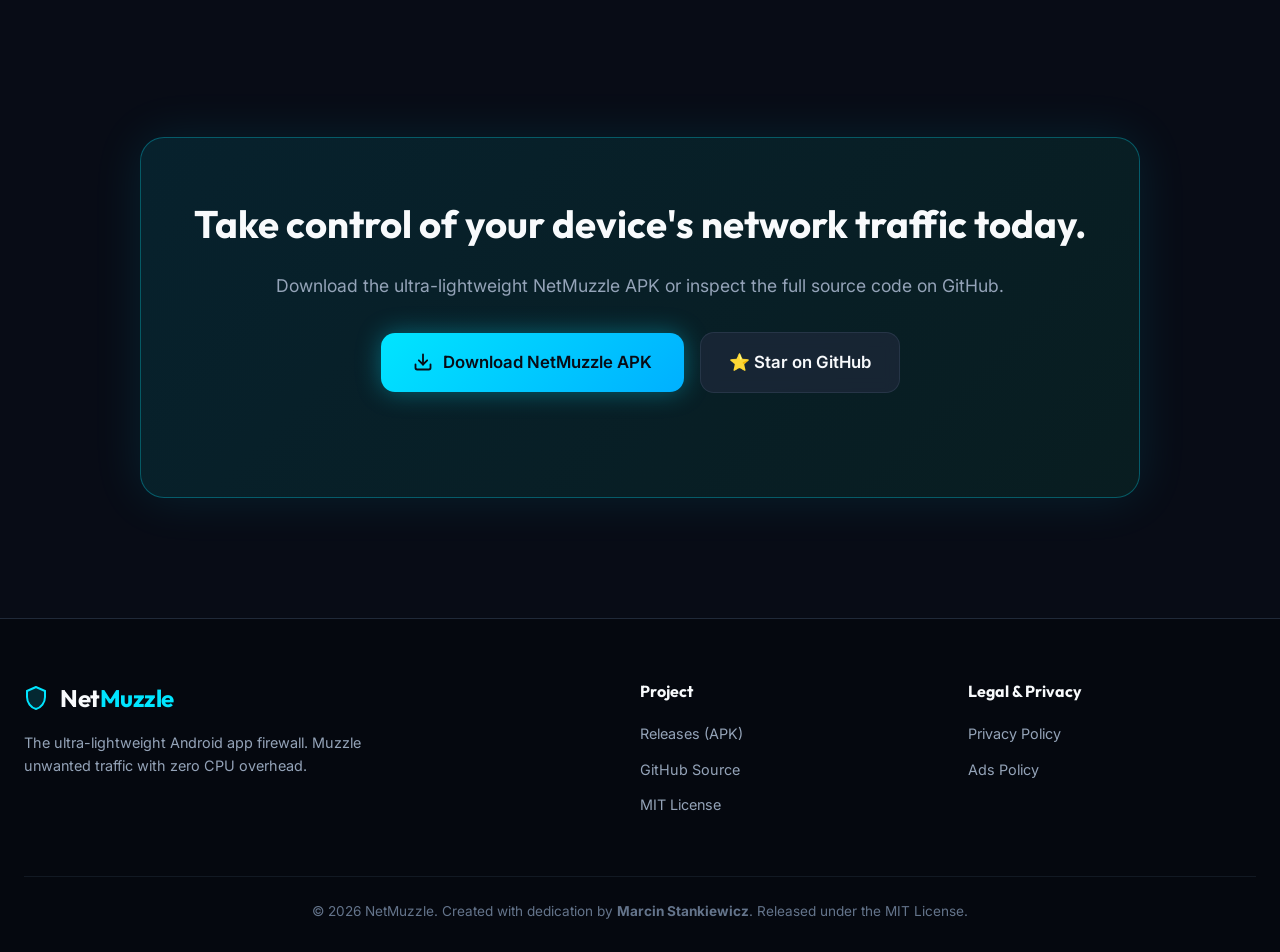
==== commit 8ab7db95: "fix: release v1.3.1 with critical DNS routing and Live Traffic Inspector fixes - Fixed TUN interface" ====
--- a/docs/index.html
+++ b/docs/index.html
@@ -48,7 +48,7 @@
                     <button class="lang-btn" id="btn-pl" onclick="setLanguage('pl')">PL</button>
                 </div>
 
-                <a href="https://github.com/mastai-dev/NetMuzzle/releases/download/v1.3.0/NetMuzzle-v1.3.0.apk" class="btn btn-primary nav-cta">
+                <a href="https://github.com/mastai-dev/NetMuzzle/releases/download/v1.3.1/NetMuzzle-v1.3.1.apk" class="btn btn-primary nav-cta">
                     <svg width="18" height="18" viewBox="0 0 24 24" fill="none" stroke="currentColor" stroke-width="2.2" stroke-linecap="round" stroke-linejoin="round"><path d="M21 15v4a2 2 0 0 1-2 2H5a2 2 0 0 1-2-2v-4"></path><polyline points="7 10 12 15 17 10"></polyline><line x1="12" y1="15" x2="12" y2="3"></line></svg>
                     <span data-i18n="btn_download">Download APK</span>
                 </a>
@@ -63,7 +63,7 @@
                 <div class="hero-content">
                     <div class="hero-badge">
                         <span class="pulse-dot"></span>
-                        <span data-i18n="hero_badge">Android No-Root Firewall & Game AdBlock • v1.3.0 Released</span>
+                        <span data-i18n="hero_badge">Android No-Root Firewall & Game AdBlock • v1.3.1 Released</span>
                     </div>
 
                     <h1 class="hero-title" data-i18n="hero_title">
@@ -75,7 +75,7 @@
                     </p>
 
                     <div class="hero-cta-group">
-                        <a href="https://github.com/mastai-dev/NetMuzzle/releases/download/v1.3.0/NetMuzzle-v1.3.0.apk" class="btn btn-glow">
+                        <a href="https://github.com/mastai-dev/NetMuzzle/releases/download/v1.3.1/NetMuzzle-v1.3.1.apk" class="btn btn-glow">
                             <svg width="20" height="20" viewBox="0 0 24 24" fill="none" stroke="currentColor" stroke-width="2.2" stroke-linecap="round" stroke-linejoin="round"><path d="M21 15v4a2 2 0 0 1-2 2H5a2 2 0 0 1-2-2v-4"></path><polyline points="7 10 12 15 17 10"></polyline><line x1="12" y1="15" x2="12" y2="3"></line></svg>
                             <span data-i18n="hero_cta_primary">Download Free APK (~2 MB)</span>
                         </a>
@@ -123,7 +123,7 @@
                                 <div class="mock-logo">
                                     <svg width="20" height="20" viewBox="0 0 24 24" fill="#00E5FF"><path d="M12 1L3 5v6c0 5.55 3.84 10.74 9 12 5.16-1.26 9-6.45 9-12V5L12 1zM12 11.99h7c-0.53 4.12-3.28 7.79-7 8.94V12H5V6.3l7-3.11v8.8z"/></svg>
                                     <span>NetMuzzle</span>
-                                    <span class="mock-version-pill">v1.3.0</span>
+                                    <span class="mock-version-pill">v1.3.1</span>
                                 </div>
                                 <div class="mock-app-bar-actions">
                                     <div class="mock-icon-btn" title="AdBlock Rules">
@@ -202,7 +202,7 @@
                         <div class="card-icon cyan-glow">
                             <svg width="28" height="28" viewBox="0 0 24 24" fill="none" stroke="#00E5FF" stroke-width="2" stroke-linecap="round" stroke-linejoin="round"><path d="M12 1L3 5v6c0 5.55 3.84 10.74 9 12 5.16-1.26 9-6.45 9-12V5L12 1z"></path><path d="M11 7h2v2h-2zM11 11h2v6h-2z"></path></svg>
                         </div>
-                        <h3 class="card-title" data-i18n="f0_title">Game AdBlock Shield (v1.3.0)</h3>
+                        <h3 class="card-title" data-i18n="f0_title">Game AdBlock Shield (v1.3.1)</h3>
                         <p class="card-desc" data-i18n="f0_desc">
                             Selectively blocks mobile game ads (Unity Ads, Google AdMob, AppLovin, IronSource) without cutting off game servers or multiplayer, and with 0% extra battery drain.
                         </p>
@@ -560,7 +560,7 @@
                 <h2 data-i18n="cta_bottom_title">Take control of your device's network traffic today.</h2>
                 <p data-i18n="cta_bottom_desc">Download the ultra-lightweight NetMuzzle APK or inspect the full source code on GitHub.</p>
                 <div class="hero-cta-group justify-center">
-                    <a href="https://github.com/mastai-dev/NetMuzzle/releases/download/v1.3.0/NetMuzzle-v1.3.0.apk" class="btn btn-glow">
+                    <a href="https://github.com/mastai-dev/NetMuzzle/releases/download/v1.3.1/NetMuzzle-v1.3.1.apk" class="btn btn-glow">
                         <svg width="20" height="20" viewBox="0 0 24 24" fill="none" stroke="currentColor" stroke-width="2.2" stroke-linecap="round" stroke-linejoin="round"><path d="M21 15v4a2 2 0 0 1-2 2H5a2 2 0 0 1-2-2v-4"></path><polyline points="7 10 12 15 17 10"></polyline><line x1="12" y1="15" x2="12" y2="3"></line></svg>
                         <span data-i18n="btn_download_now">Download NetMuzzle APK</span>
                     </a>
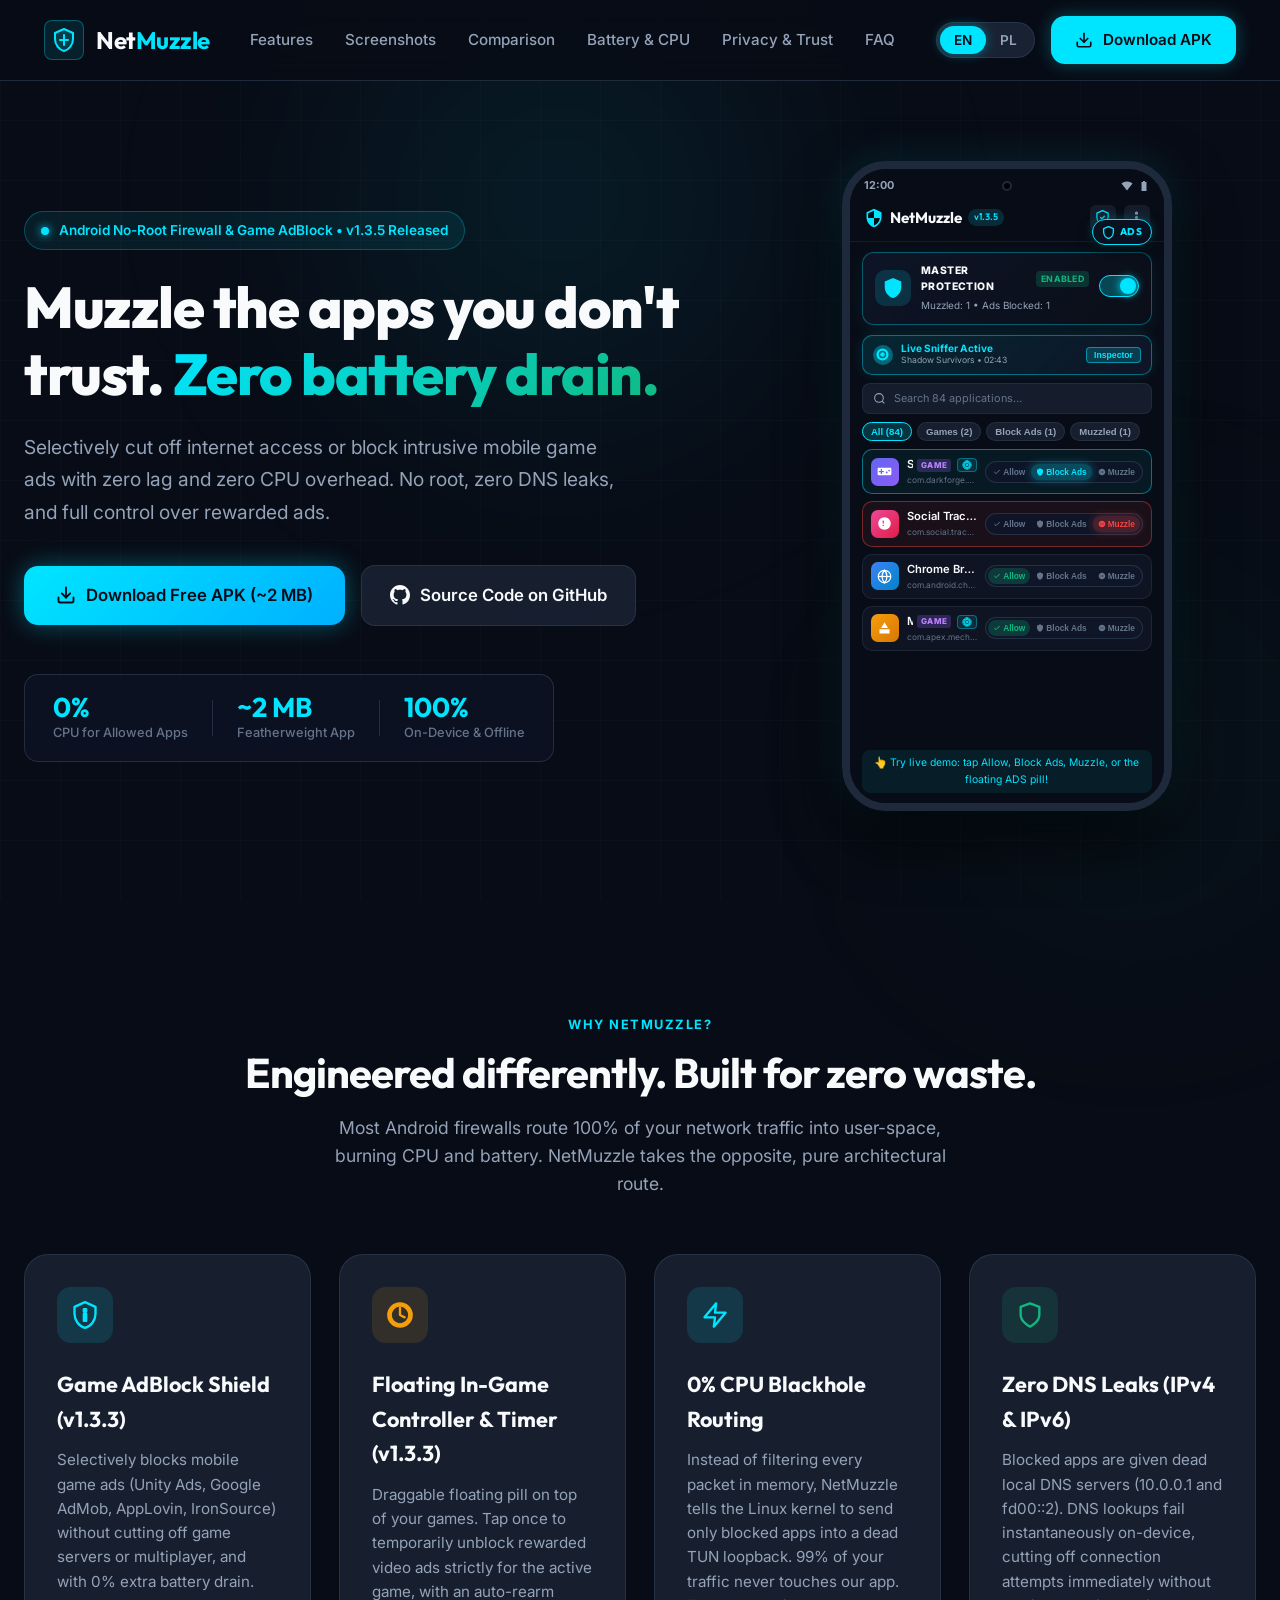
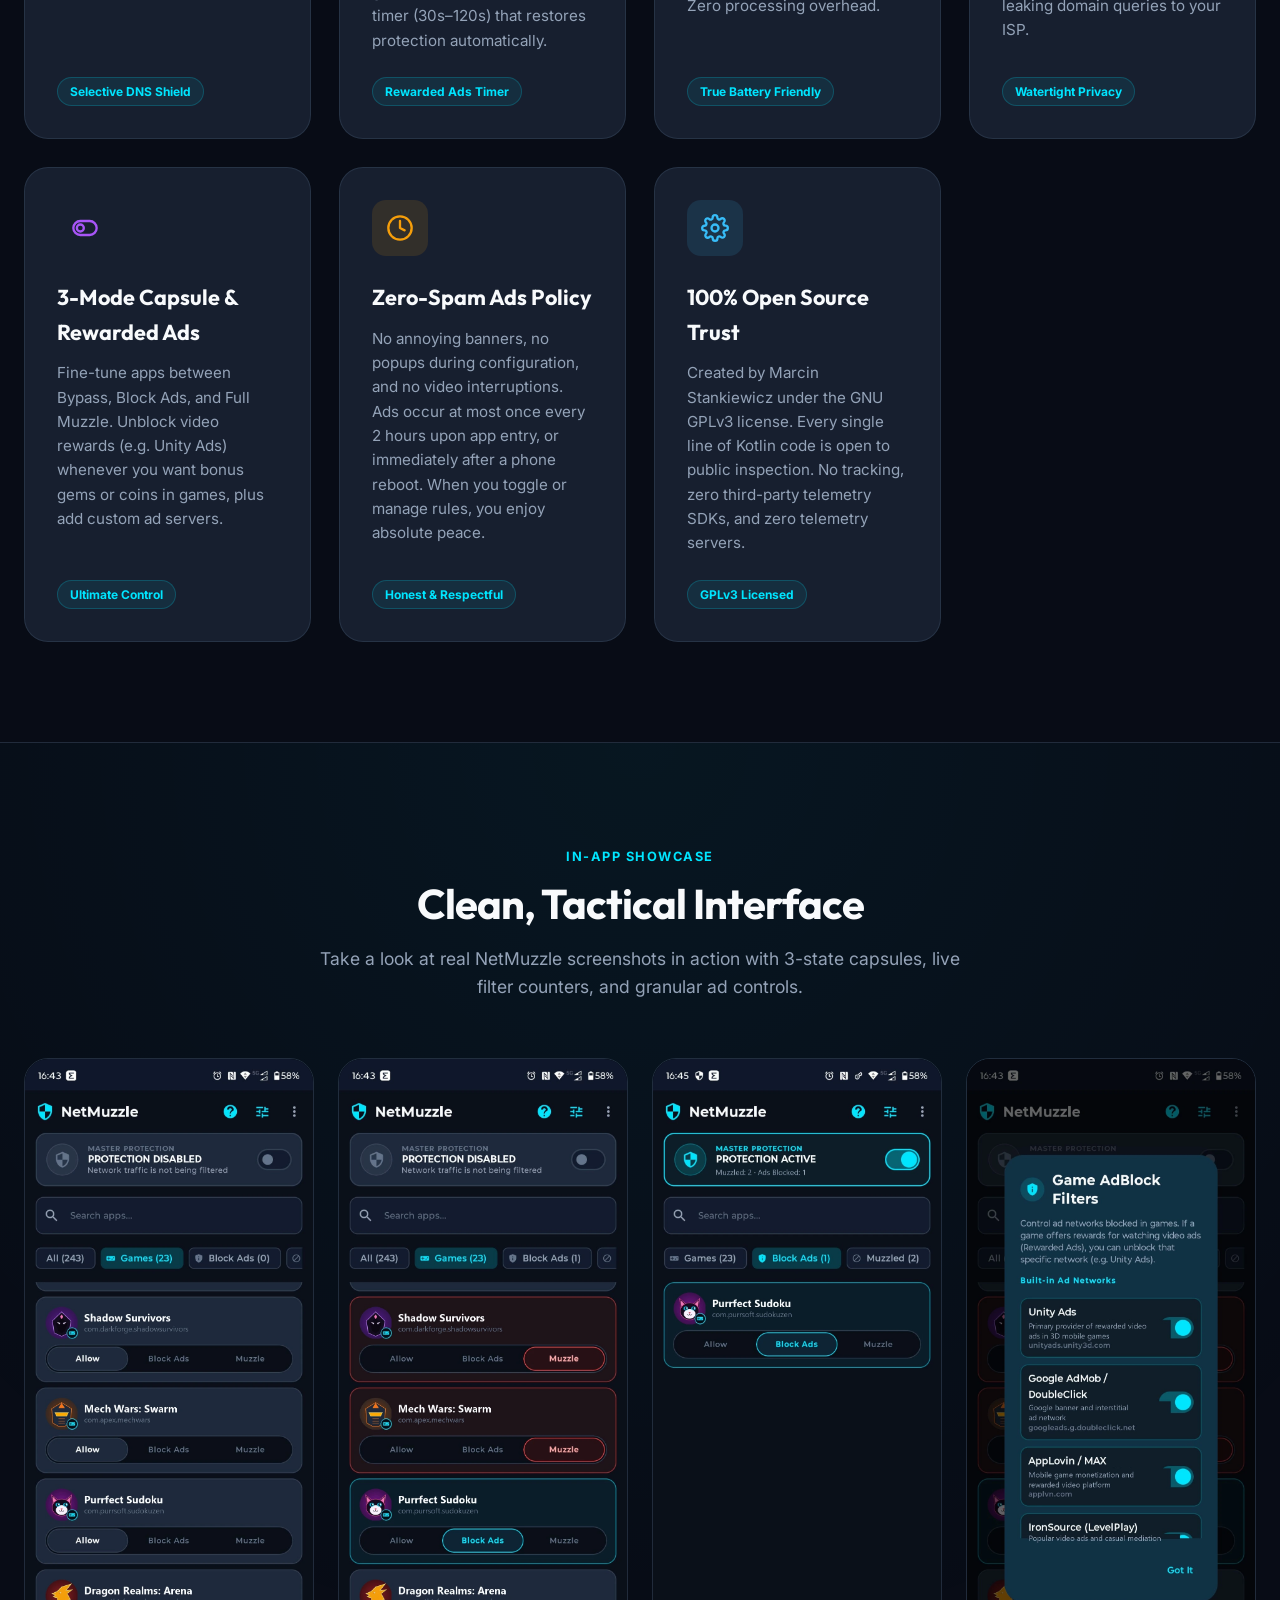
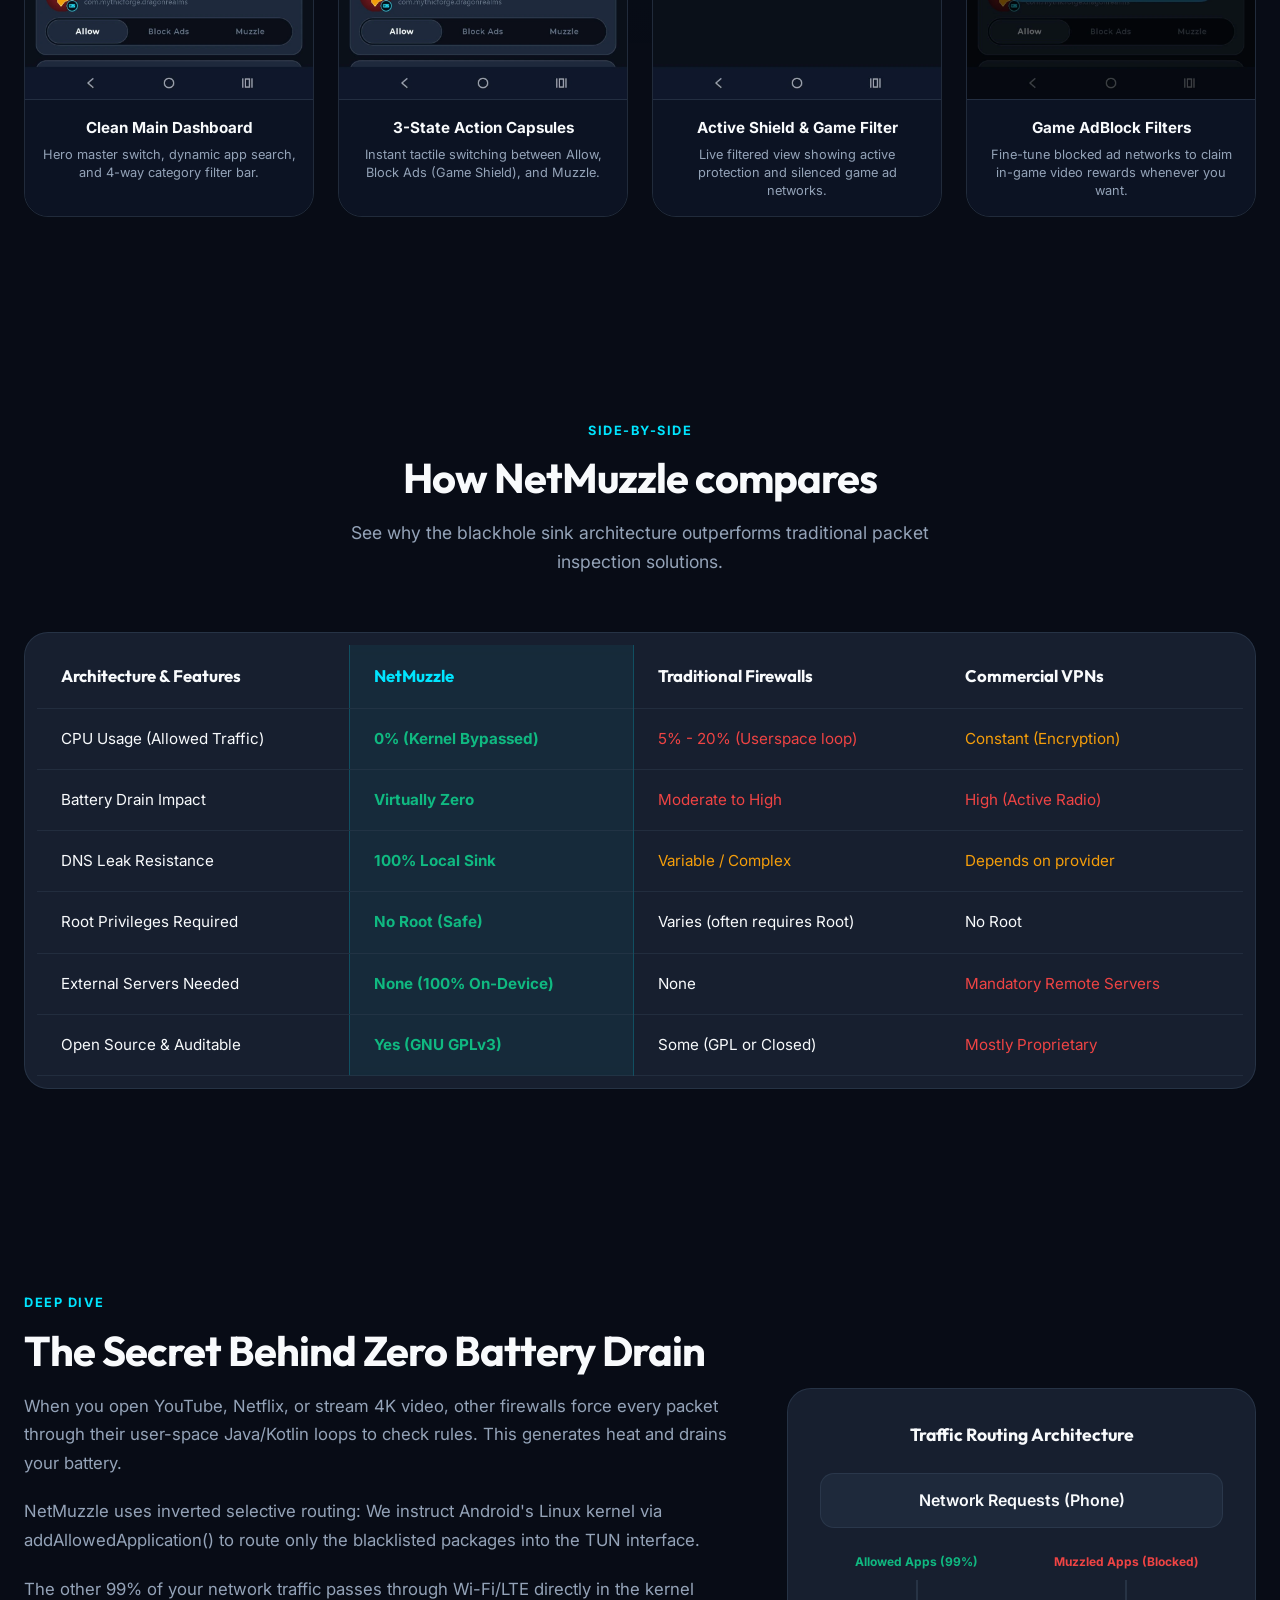
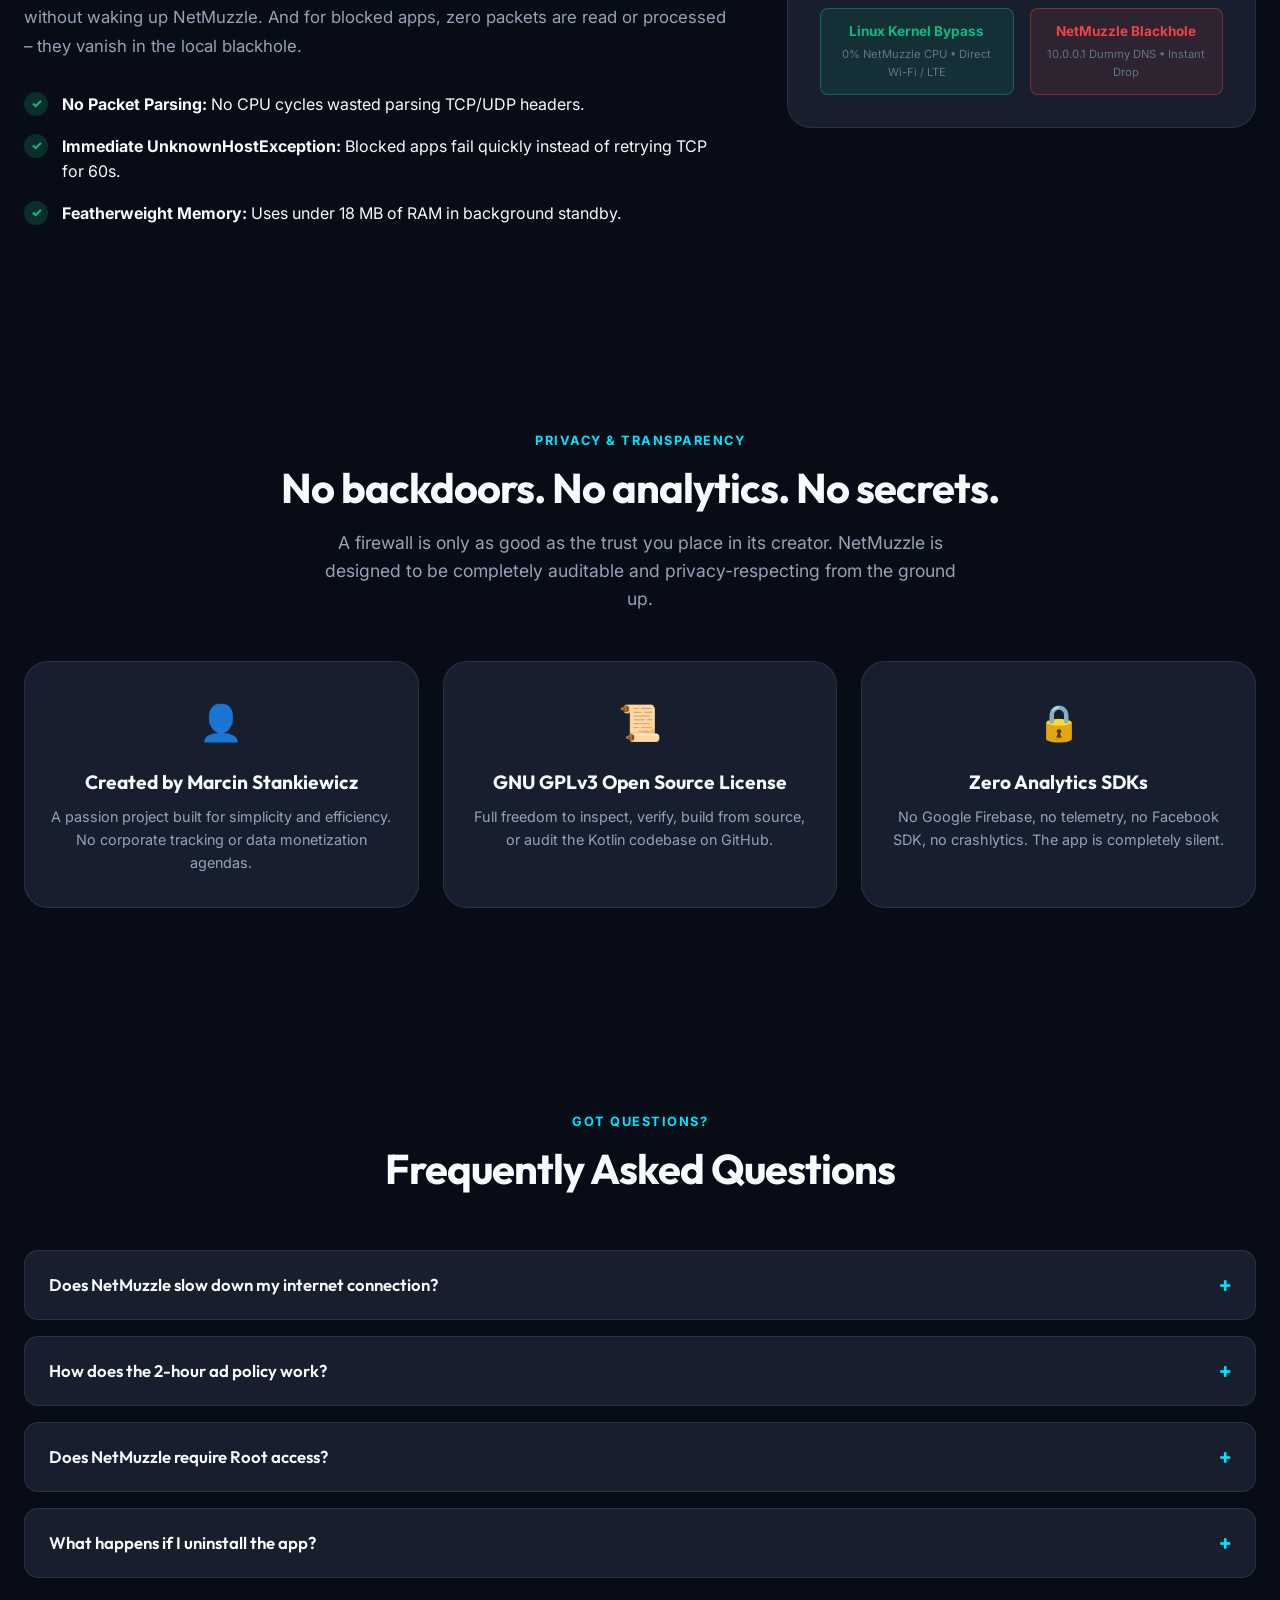
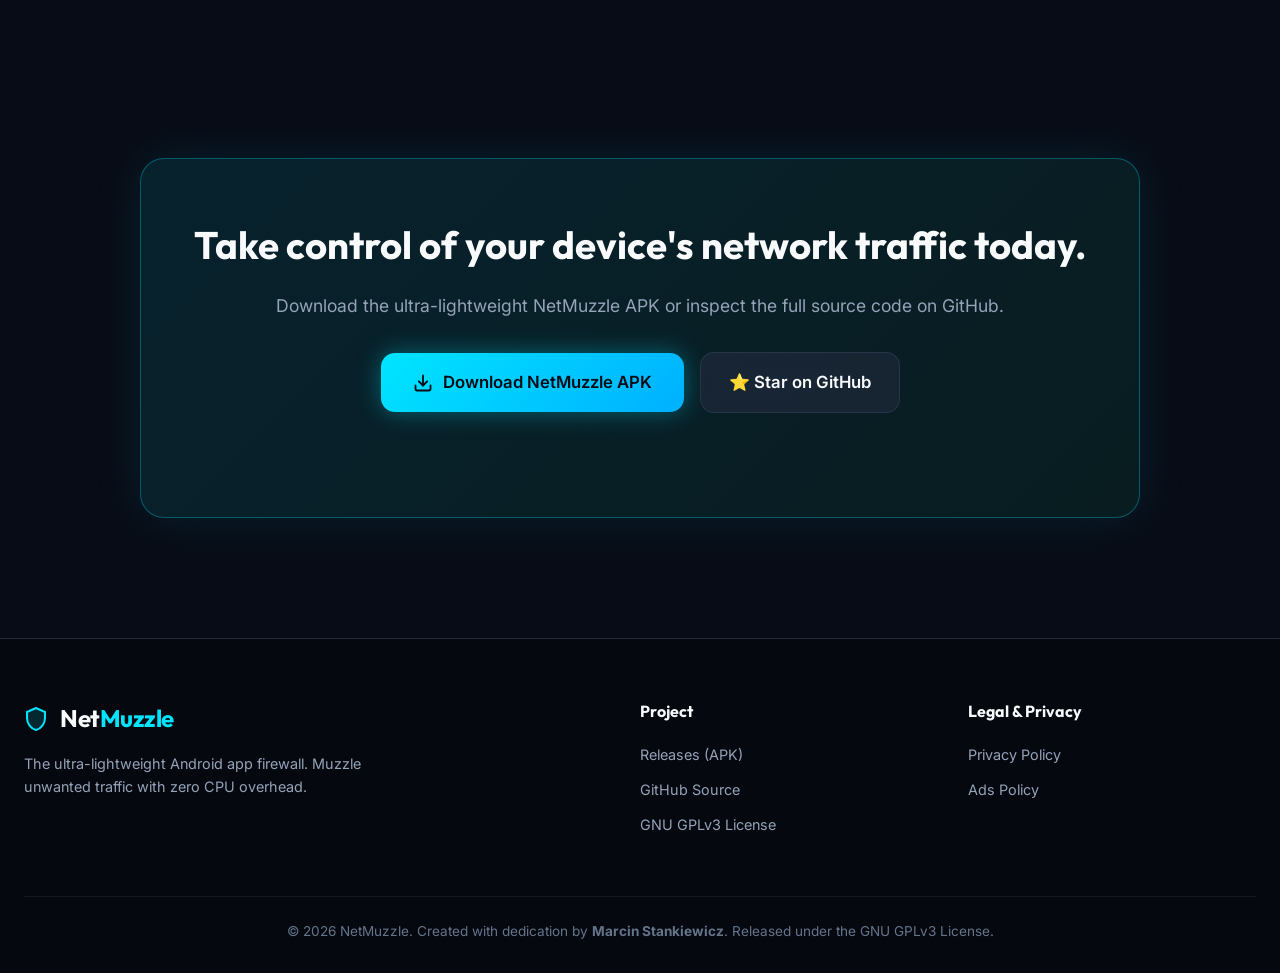
==== commit 2cfdac0a: "Initial commit: NetMuzzle v1.3.5 under GNU General Public License v3 (GPLv3)" ====
--- a/docs/index.html
+++ b/docs/index.html
@@ -48,7 +48,7 @@
                     <button class="lang-btn" id="btn-pl" onclick="setLanguage('pl')">PL</button>
                 </div>
 
-                <a href="https://github.com/mastai-dev/NetMuzzle/releases/download/v1.3.1/NetMuzzle-v1.3.1.apk" class="btn btn-primary nav-cta">
+                <a href="https://github.com/mastai-dev/NetMuzzle/releases/download/v1.3.5/NetMuzzle-v1.3.5.apk" class="btn btn-primary nav-cta">
                     <svg width="18" height="18" viewBox="0 0 24 24" fill="none" stroke="currentColor" stroke-width="2.2" stroke-linecap="round" stroke-linejoin="round"><path d="M21 15v4a2 2 0 0 1-2 2H5a2 2 0 0 1-2-2v-4"></path><polyline points="7 10 12 15 17 10"></polyline><line x1="12" y1="15" x2="12" y2="3"></line></svg>
                     <span data-i18n="btn_download">Download APK</span>
                 </a>
@@ -63,7 +63,7 @@
                 <div class="hero-content">
                     <div class="hero-badge">
                         <span class="pulse-dot"></span>
-                        <span data-i18n="hero_badge">Android No-Root Firewall & Game AdBlock • v1.3.1 Released</span>
+                        <span data-i18n="hero_badge">Android No-Root Firewall & Game AdBlock • v1.3.5 Released</span>
                     </div>
 
                     <h1 class="hero-title" data-i18n="hero_title">
@@ -75,7 +75,7 @@
                     </p>
 
                     <div class="hero-cta-group">
-                        <a href="https://github.com/mastai-dev/NetMuzzle/releases/download/v1.3.1/NetMuzzle-v1.3.1.apk" class="btn btn-glow">
+                        <a href="https://github.com/mastai-dev/NetMuzzle/releases/download/v1.3.5/NetMuzzle-v1.3.5.apk" class="btn btn-glow">
                             <svg width="20" height="20" viewBox="0 0 24 24" fill="none" stroke="currentColor" stroke-width="2.2" stroke-linecap="round" stroke-linejoin="round"><path d="M21 15v4a2 2 0 0 1-2 2H5a2 2 0 0 1-2-2v-4"></path><polyline points="7 10 12 15 17 10"></polyline><line x1="12" y1="15" x2="12" y2="3"></line></svg>
                             <span data-i18n="hero_cta_primary">Download Free APK (~2 MB)</span>
                         </a>
@@ -123,16 +123,26 @@
                                 <div class="mock-logo">
                                     <svg width="20" height="20" viewBox="0 0 24 24" fill="#00E5FF"><path d="M12 1L3 5v6c0 5.55 3.84 10.74 9 12 5.16-1.26 9-6.45 9-12V5L12 1zM12 11.99h7c-0.53 4.12-3.28 7.79-7 8.94V12H5V6.3l7-3.11v8.8z"/></svg>
                                     <span>NetMuzzle</span>
-                                    <span class="mock-version-pill">v1.3.1</span>
+                                    <span class="mock-version-pill">v1.3.5</span>
                                 </div>
                                 <div class="mock-app-bar-actions">
-                                    <div class="mock-icon-btn" title="AdBlock Rules">
+                                    <div class="mock-icon-btn" title="Traffic Inspector & AdBlock" onclick="openMockInspector(1)">
                                         <svg width="15" height="15" viewBox="0 0 24 24" fill="none" stroke="#00E5FF" stroke-width="2" stroke-linecap="round" stroke-linejoin="round"><path d="M12 1L3 5v6c0 5.55 3.84 10.74 9 12 5.16-1.26 9-6.45 9-12V5L12 1z"/><path d="M9 12l2 2 4-4"/></svg>
                                     </div>
                                     <div class="mock-icon-btn">
                                         <svg width="15" height="15" viewBox="0 0 24 24" fill="none" stroke="#94A3B8" stroke-width="2"><circle cx="12" cy="12" r="1.5"/><circle cx="12" cy="5" r="1.5"/><circle cx="12" cy="19" r="1.5"/></svg>
                                     </div>
                                 </div>
+                            </div>
+
+                            <!-- Interactive Simulated Floating In-Game Controller (New in v1.3.3) -->
+                            <div class="mock-floating-widget" id="mock-floating-widget" onclick="toggleMockFloatingWidget()" title="Click to test in-game rewarded ad bypass!">
+                                <div class="mock-floating-icon">
+                                    <svg width="13" height="13" viewBox="0 0 24 24" fill="none" stroke="currentColor" stroke-width="2.5" stroke-linecap="round" stroke-linejoin="round">
+                                        <path d="M12 1L3 5v6c0 5.55 3.84 10.74 9 12 5.16-1.26 9-6.45 9-12V5L12 1z"/>
+                                    </svg>
+                                </div>
+                                <span class="mock-floating-text" id="mock-floating-text">ADS</span>
                             </div>
 
                             <!-- In-App Master Protection Hero Card -->
@@ -155,19 +165,34 @@
                                 </div>
                             </div>
 
+                            <!-- In-App Live Sniffer Banner (v1.3.2) -->
+                            <div class="mock-sniffer-banner" id="mock-sniffer-banner" onclick="openMockInspector(1)" title="Click to open Traffic & Ad Inspector">
+                                <div class="mock-sniffer-beacon">
+                                    <span class="mock-beacon-ping"></span>
+                                    <svg width="13" height="13" viewBox="0 0 24 24" fill="none" stroke="#00E5FF" stroke-width="2.5" stroke-linecap="round" stroke-linejoin="round">
+                                        <path d="M12 2a10 10 0 1 0 10 10A10 10 0 0 0 12 2zm0 18a8 8 0 1 1 8-8 8 8 0 0 1-8 8z"/>
+                                        <circle cx="12" cy="12" r="3" fill="#00E5FF"/>
+                                    </svg>
+                                </div>
+                                <div class="mock-sniffer-info">
+                                    <div class="mock-sniffer-title" data-i18n="mock_sniffer_title">Aktywne nasłuchiwanie</div>
+                                    <div class="mock-sniffer-timer" id="mock-sniffer-timer">Shadow Survivors • 02:45</div>
+                                </div>
+                                <button class="mock-sniffer-btn" data-i18n="mock_sniffer_btn" onclick="event.stopPropagation(); openMockInspector(1)">Inspektor</button>
+                            </div>
+
                             <!-- In-App Search Bar -->
                             <div class="mock-search">
                                 <svg width="13" height="13" viewBox="0 0 24 24" fill="none" stroke="#94A3B8" stroke-width="2"><circle cx="11" cy="11" r="8"></circle><line x1="21" y1="21" x2="16.65" y2="16.65"></line></svg>
                                 <span class="mock-search-txt" data-i18n="mock_search">Search 84 applications…</span>
                             </div>
 
-                            <!-- In-App Filter Chips Bar -->
+                            <!-- In-App Filter Chips Bar (v1.3.2 4-Way Bar) -->
                             <div class="mock-chips-bar" id="mock-chips-bar">
                                 <button class="mock-chip active" id="chip-all" onclick="setMockFilter('all')">All (84)</button>
-                                <button class="mock-chip" id="chip-configured" onclick="setMockFilter('configured')">Configured (2)</button>
-                                <button class="mock-chip" id="chip-ads" onclick="setMockFilter('ads')">Ads (1)</button>
+                                <button class="mock-chip" id="chip-games" onclick="setMockFilter('games')">Games (2)</button>
+                                <button class="mock-chip" id="chip-ads" onclick="setMockFilter('ads')">Block Ads (1)</button>
                                 <button class="mock-chip" id="chip-muzzled" onclick="setMockFilter('muzzled')">Muzzled (1)</button>
-                                <button class="mock-chip" id="chip-games" onclick="setMockFilter('games')">Games</button>
                             </div>
 
                             <!-- In-App App List with 3-State Capsules (Rendered dynamically) -->
@@ -177,7 +202,42 @@
 
                             <!-- In-App Interactive Hint -->
                             <div class="mock-interactive-hint" data-i18n="mock_try_hint">
-                                👆 Try live demo: tap Allow, Ads or Muzzle on any app!
+                                👆 Try live demo: tap Allow, Block Ads, Muzzle or 📡 Radar Inspector!
+                            </div>
+
+                            <!-- In-App Traffic & Ad Inspector Dialog (Simulated) -->
+                            <div class="mock-inspector-modal" id="mock-inspector-modal" style="display: none;">
+                                <div class="mock-modal-header">
+                                    <div class="mock-modal-title-box">
+                                        <div class="mock-modal-icon">
+                                            <svg width="16" height="16" viewBox="0 0 24 24" fill="none" stroke="#00E5FF" stroke-width="2.2" stroke-linecap="round" stroke-linejoin="round">
+                                                <path d="M12 2a10 10 0 1 0 10 10A10 10 0 0 0 12 2zm0 18a8 8 0 1 1 8-8 8 8 0 0 1-8 8z"/>
+                                                <path d="M12 6a6 6 0 1 0 6 6 6 6 0 0 0-6-6z"/>
+                                                <circle cx="12" cy="12" r="2" fill="#00E5FF"/>
+                                            </svg>
+                                        </div>
+                                        <div>
+                                            <div class="mock-modal-title" data-i18n="mock_inspector_title">Inspektor Ruchu</div>
+                                            <div class="mock-modal-subtitle">Shadow Survivors (Live DNS)</div>
+                                        </div>
+                                    </div>
+                                    <button class="mock-modal-close" onclick="closeMockInspector()" title="Close">✕</button>
+                                </div>
+
+                                <div class="mock-modal-status-bar">
+                                    <div class="mock-modal-pulse-dot"></div>
+                                    <span class="mock-modal-status-text" id="mock-modal-timer">Auto-stop: 02:45</span>
+                                    <span class="mock-modal-counter-badge" id="mock-modal-counter">4 domeny • 2 zablokowane</span>
+                                </div>
+
+                                <div class="mock-modal-domain-list" id="mock-modal-domain-list">
+                                    <!-- Dynamic Domains Render -->
+                                </div>
+
+                                <div class="mock-modal-footer">
+                                    <button class="mock-modal-btn-clear" onclick="clearMockDomains()" data-i18n="mock_inspector_clear">Wyczyść log</button>
+                                    <button class="mock-modal-btn-done" onclick="closeMockInspector()" data-i18n="mock_inspector_close">Zamknij</button>
+                                </div>
                             </div>
                         </div>
                     </div>
@@ -202,11 +262,23 @@
                         <div class="card-icon cyan-glow">
                             <svg width="28" height="28" viewBox="0 0 24 24" fill="none" stroke="#00E5FF" stroke-width="2" stroke-linecap="round" stroke-linejoin="round"><path d="M12 1L3 5v6c0 5.55 3.84 10.74 9 12 5.16-1.26 9-6.45 9-12V5L12 1z"></path><path d="M11 7h2v2h-2zM11 11h2v6h-2z"></path></svg>
                         </div>
-                        <h3 class="card-title" data-i18n="f0_title">Game AdBlock Shield (v1.3.1)</h3>
+                        <h3 class="card-title" data-i18n="f0_title">Game AdBlock Shield (v1.3.3)</h3>
                         <p class="card-desc" data-i18n="f0_desc">
                             Selectively blocks mobile game ads (Unity Ads, Google AdMob, AppLovin, IronSource) without cutting off game servers or multiplayer, and with 0% extra battery drain.
                         </p>
                         <div class="card-tag" data-i18n="f0_tag">Selective DNS Shield</div>
+                    </div>
+
+                    <!-- Feature Card: Floating In-Game Controller & Timer -->
+                    <div class="feature-card">
+                        <div class="card-icon amber-glow">
+                            <svg width="28" height="28" viewBox="0 0 24 24" fill="none" stroke="#F59E0B" stroke-width="2" stroke-linecap="round" stroke-linejoin="round"><path d="M12 2a10 10 0 0 0-10 10c0 5.52 4.48 10 10 10s10-4.48 10-10A10 10 0 0 0 12 2zm0 18a8 8 0 1 1 8-8 8 8 0 0 1-8 8z"/><path d="M12 6v6l4 2"/></svg>
+                        </div>
+                        <h3 class="card-title" data-i18n="ffloat_title">Floating In-Game Controller &amp; Timer (v1.3.3)</h3>
+                        <p class="card-desc" data-i18n="ffloat_desc">
+                            Draggable floating pill on top of your games. Tap once to temporarily unblock rewarded video ads strictly for the active game, with an auto-rearm timer (30s–120s) that restores protection automatically.
+                        </p>
+                        <div class="card-tag" data-i18n="ffloat_tag">Rewarded Ads Timer</div>
                     </div>
 
                     <!-- Feature Card 1 -->
@@ -264,9 +336,9 @@
                         </div>
                         <h3 class="card-title" data-i18n="f4_title">100% Open Source Trust</h3>
                         <p class="card-desc" data-i18n="f4_desc">
-                            Created by <strong>Marcin Stankiewicz</strong> under the MIT license. Every single line of Kotlin code is open to public inspection. No tracking, zero third-party telemetry SDKs, and zero telemetry servers.
-                        </p>
-                        <div class="card-tag" data-i18n="f4_tag">MIT Licensed</div>
+                            Created by <strong>Marcin Stankiewicz</strong> under the GNU GPLv3 license. Every single line of Kotlin code is open to public inspection. No tracking, zero third-party telemetry SDKs, and zero telemetry servers.
+                        </p>
+                        <div class="card-tag" data-i18n="f4_tag">GPLv3 Licensed</div>
                     </div>
                 </div>
             </div>
@@ -393,7 +465,7 @@
                             </tr>
                             <tr>
                                 <td data-i18n="row_open">Open Source & Auditable</td>
-                                <td class="col-highlight text-success"><strong>Yes (MIT License)</strong></td>
+                                <td class="col-highlight text-success"><strong>Yes (GNU GPLv3)</strong></td>
                                 <td>Some (GPL or Closed)</td>
                                 <td class="text-danger">Mostly Proprietary</td>
                             </tr>
@@ -485,7 +557,7 @@
 
                     <div class="trust-card">
                         <div class="trust-icon">📜</div>
-                        <h4 data-i18n="trust_license_title">MIT Open Source License</h4>
+                        <h4 data-i18n="trust_license_title">GNU GPLv3 Open Source License</h4>
                         <p data-i18n="trust_license_desc">Full freedom to inspect, verify, build from source, or audit the Kotlin codebase on GitHub.</p>
                     </div>
 
@@ -560,7 +632,7 @@
                 <h2 data-i18n="cta_bottom_title">Take control of your device's network traffic today.</h2>
                 <p data-i18n="cta_bottom_desc">Download the ultra-lightweight NetMuzzle APK or inspect the full source code on GitHub.</p>
                 <div class="hero-cta-group justify-center">
-                    <a href="https://github.com/mastai-dev/NetMuzzle/releases/download/v1.3.1/NetMuzzle-v1.3.1.apk" class="btn btn-glow">
+                    <a href="https://github.com/mastai-dev/NetMuzzle/releases/download/v1.3.5/NetMuzzle-v1.3.5.apk" class="btn btn-glow">
                         <svg width="20" height="20" viewBox="0 0 24 24" fill="none" stroke="currentColor" stroke-width="2.2" stroke-linecap="round" stroke-linejoin="round"><path d="M21 15v4a2 2 0 0 1-2 2H5a2 2 0 0 1-2-2v-4"></path><polyline points="7 10 12 15 17 10"></polyline><line x1="12" y1="15" x2="12" y2="3"></line></svg>
                         <span data-i18n="btn_download_now">Download NetMuzzle APK</span>
                     </a>
@@ -588,7 +660,7 @@
                     <h5 data-i18n="footer_col_project">Project</h5>
                     <a href="https://github.com/mastai-dev/NetMuzzle/releases" target="_blank" data-i18n="footer_releases">Releases (APK)</a>
                     <a href="https://github.com/mastai-dev/NetMuzzle" target="_blank">GitHub Source</a>
-                    <a href="https://github.com/mastai-dev/NetMuzzle/blob/main/LICENSE" target="_blank">MIT License</a>
+                    <a href="https://github.com/mastai-dev/NetMuzzle/blob/main/LICENSE" target="_blank">GNU GPLv3 License</a>
                 </div>
 
                 <div class="footer-links-col">
@@ -599,7 +671,7 @@
             </div>
 
             <div class="footer-bottom">
-                <p>&copy; 2026 NetMuzzle. Created with dedication by <strong>Marcin Stankiewicz</strong>. Released under the MIT License.</p>
+                <p>&copy; 2026 NetMuzzle. Created with dedication by <strong>Marcin Stankiewicz</strong>. Released under the GNU GPLv3 License.</p>
             </div>
         </div>
     </footer>
--- a/docs/style.css
+++ b/docs/style.css
@@ -401,6 +401,7 @@
     flex-direction: column;
     overflow: hidden;
     padding-bottom: 8px;
+    position: relative;
 }
 
 /* Status Bar & Camera Hole */
@@ -609,6 +610,89 @@
     text-overflow: ellipsis;
 }
 
+/* In-App Live Sniffer Banner (v1.3.2) */
+.mock-sniffer-banner {
+    margin: 0 12px 8px;
+    background: linear-gradient(135deg, rgba(0, 229, 255, 0.12), rgba(15, 23, 42, 0.85));
+    border: 1px solid rgba(0, 229, 255, 0.4);
+    border-radius: 10px;
+    padding: 6px 10px;
+    display: flex;
+    align-items: center;
+    gap: 8px;
+    cursor: pointer;
+    box-shadow: 0 0 14px rgba(0, 229, 255, 0.12);
+    transition: all 0.25s ease;
+}
+
+.mock-sniffer-banner:hover {
+    background: linear-gradient(135deg, rgba(0, 229, 255, 0.22), rgba(15, 23, 42, 0.95));
+    border-color: rgba(0, 229, 255, 0.7);
+    transform: translateY(-1px);
+}
+
+.mock-sniffer-beacon {
+    position: relative;
+    width: 20px;
+    height: 20px;
+    display: flex;
+    align-items: center;
+    justify-content: center;
+    flex-shrink: 0;
+}
+
+.mock-beacon-ping {
+    position: absolute;
+    width: 100%;
+    height: 100%;
+    border-radius: 50%;
+    background: rgba(0, 229, 255, 0.35);
+    animation: beaconPulse 1.8s infinite ease-out;
+}
+
+@keyframes beaconPulse {
+    0% { transform: scale(0.6); opacity: 0.9; }
+    100% { transform: scale(1.6); opacity: 0; }
+}
+
+.mock-sniffer-info {
+    flex: 1;
+    min-width: 0;
+}
+
+.mock-sniffer-title {
+    font-size: 0.63rem;
+    font-weight: 700;
+    color: var(--primary-cyan);
+    line-height: 1.2;
+}
+
+.mock-sniffer-timer {
+    font-size: 0.54rem;
+    color: var(--text-secondary);
+    white-space: nowrap;
+    overflow: hidden;
+    text-overflow: ellipsis;
+}
+
+.mock-sniffer-btn {
+    background: rgba(0, 229, 255, 0.18);
+    border: 1px solid rgba(0, 229, 255, 0.5);
+    color: var(--primary-cyan);
+    font-size: 0.54rem;
+    font-weight: 700;
+    padding: 2px 7px;
+    border-radius: 4px;
+    cursor: pointer;
+    transition: all 0.2s ease;
+    white-space: nowrap;
+}
+
+.mock-sniffer-btn:hover {
+    background: var(--primary-cyan);
+    color: #000;
+}
+
 /* Search bar in phone mockup */
 .mock-search {
     background: rgba(30, 41, 59, 0.6);
@@ -741,6 +825,28 @@
     letter-spacing: 0.04em;
 }
 
+.mock-radar-btn {
+    background: rgba(0, 229, 255, 0.12);
+    border: 1px solid rgba(0, 229, 255, 0.35);
+    border-radius: 4px;
+    color: var(--primary-cyan);
+    padding: 1px 4px;
+    display: inline-flex;
+    align-items: center;
+    justify-content: center;
+    cursor: pointer;
+    margin-left: 2px;
+    transition: all 0.2s ease;
+    vertical-align: middle;
+}
+
+.mock-radar-btn:hover {
+    background: rgba(0, 229, 255, 0.35);
+    border-color: var(--primary-cyan);
+    box-shadow: 0 0 6px rgba(0, 229, 255, 0.6);
+    transform: scale(1.1);
+}
+
 .app-pkg {
     font-size: 0.52rem;
     color: var(--text-muted);
@@ -756,23 +862,24 @@
     border: 1px solid rgba(51, 65, 85, 0.6);
     border-radius: var(--radius-full);
     padding: 2px;
+    gap: 1px;
+    flex-shrink: 0;
+}
+
+.mock-capsule-btn {
+    display: flex;
+    align-items: center;
     gap: 2px;
-    flex-shrink: 0;
-}
-
-.mock-capsule-btn {
-    display: flex;
-    align-items: center;
-    gap: 3px;
-    padding: 3px 6px;
+    padding: 3px 5px;
     border: none;
     background: transparent;
     border-radius: var(--radius-full);
-    font-size: 0.56rem;
+    font-size: 0.52rem;
     font-weight: 700;
     color: #64748B;
     cursor: pointer;
     transition: all 0.2s ease;
+    white-space: nowrap;
 }
 
 .mock-capsule-btn:hover {
@@ -814,6 +921,380 @@
     60% { transform: translateY(-2px); }
 }
 
+/* Floating In-Game Controller Overlay Widget in Phone Mockup (v1.3.3) */
+.mock-floating-widget {
+    position: absolute;
+    top: 50px;
+    right: 12px;
+    z-index: 35;
+    display: flex;
+    align-items: center;
+    gap: 5px;
+    padding: 4px 9px;
+    background: rgba(11, 18, 32, 0.94);
+    border: 1.5px solid #00E5FF;
+    border-radius: 20px;
+    box-shadow: 0 4px 14px rgba(0, 0, 0, 0.8), 0 0 10px rgba(0, 229, 255, 0.35);
+    cursor: pointer;
+    user-select: none;
+    transition: all 0.25s cubic-bezier(0.16, 1, 0.3, 1);
+    backdrop-filter: blur(8px);
+}
+
+.mock-floating-widget:hover {
+    transform: scale(1.08);
+    box-shadow: 0 6px 18px rgba(0, 0, 0, 0.9), 0 0 16px rgba(0, 229, 255, 0.55);
+}
+
+.mock-floating-widget.paused {
+    background: rgba(42, 27, 8, 0.95);
+    border-color: #F59E0B;
+    box-shadow: 0 4px 14px rgba(0, 0, 0, 0.8), 0 0 14px rgba(245, 158, 11, 0.5);
+    animation: widgetPulse 1.4s infinite alternate;
+}
+
+@keyframes widgetPulse {
+    0% { transform: scale(1); }
+    100% { transform: scale(1.05); }
+}
+
+.mock-floating-widget .mock-floating-icon {
+    display: flex;
+    align-items: center;
+    color: #00E5FF;
+    transition: color 0.2s ease;
+}
+
+.mock-floating-widget.paused .mock-floating-icon {
+    color: #F59E0B;
+}
+
+.mock-floating-text {
+    font-size: 0.62rem;
+    font-weight: 800;
+    color: #00E5FF;
+    letter-spacing: 0.03em;
+    font-family: var(--font-heading);
+}
+
+.mock-floating-widget.paused .mock-floating-text {
+    color: #FCD34D;
+}
+
+/* Floating Toast inside Phone */
+.mock-floating-toast {
+    position: absolute;
+    bottom: 24px;
+    left: 12px;
+    right: 12px;
+    background: rgba(15, 23, 42, 0.96);
+    border: 1px solid rgba(0, 229, 255, 0.5);
+    border-radius: 10px;
+    padding: 8px 12px;
+    z-index: 45;
+    display: flex;
+    align-items: center;
+    gap: 8px;
+    box-shadow: 0 10px 25px rgba(0, 0, 0, 0.85), 0 0 16px rgba(0, 229, 255, 0.25);
+    animation: toastSlideUp 0.3s cubic-bezier(0.16, 1, 0.3, 1);
+    pointer-events: none;
+}
+
+.mock-floating-toast.warning {
+    border-color: rgba(245, 158, 11, 0.7);
+    box-shadow: 0 10px 25px rgba(0, 0, 0, 0.85), 0 0 16px rgba(245, 158, 11, 0.35);
+}
+
+.mock-toast-text {
+    font-size: 0.58rem;
+    line-height: 1.35;
+    color: var(--text-primary);
+}
+
+@keyframes toastSlideUp {
+    from {
+        transform: translateY(20px);
+        opacity: 0;
+    }
+    to {
+        transform: translateY(0);
+        opacity: 1;
+    }
+}
+
+/* Traffic & Ad Inspector Simulated Dialog (v1.3.2) */
+.mock-inspector-modal {
+    position: absolute;
+    top: 30px;
+    left: 0;
+    right: 0;
+    bottom: 0;
+    background: rgba(10, 14, 26, 0.97);
+    backdrop-filter: blur(16px);
+    z-index: 50;
+    display: flex;
+    flex-direction: column;
+    padding: 12px;
+    border-top: 1px solid rgba(0, 229, 255, 0.3);
+    border-radius: 0 0 36px 36px;
+    animation: modalSlideUp 0.26s cubic-bezier(0.16, 1, 0.3, 1);
+}
+
+@keyframes modalSlideUp {
+    from {
+        transform: translateY(100%);
+        opacity: 0;
+    }
+    to {
+        transform: translateY(0);
+        opacity: 1;
+    }
+}
+
+.mock-modal-header {
+    display: flex;
+    align-items: center;
+    justify-content: space-between;
+    padding-bottom: 8px;
+    border-bottom: 1px solid rgba(51, 65, 85, 0.5);
+    margin-bottom: 8px;
+}
+
+.mock-modal-title-box {
+    display: flex;
+    align-items: center;
+    gap: 8px;
+}
+
+.mock-modal-icon {
+    width: 28px;
+    height: 28px;
+    border-radius: 8px;
+    background: rgba(0, 229, 255, 0.15);
+    display: flex;
+    align-items: center;
+    justify-content: center;
+}
+
+.mock-modal-title {
+    font-size: 0.78rem;
+    font-weight: 700;
+    color: var(--text-primary);
+}
+
+.mock-modal-subtitle {
+    font-size: 0.54rem;
+    color: var(--text-muted);
+}
+
+.mock-modal-close {
+    background: rgba(30, 41, 59, 0.6);
+    border: 1px solid rgba(51, 65, 85, 0.5);
+    color: var(--text-muted);
+    border-radius: 6px;
+    width: 24px;
+    height: 24px;
+    cursor: pointer;
+    display: flex;
+    align-items: center;
+    justify-content: center;
+    font-size: 0.75rem;
+    transition: all 0.2s ease;
+}
+
+.mock-modal-close:hover {
+    color: #fff;
+    background: rgba(239, 68, 68, 0.3);
+    border-color: var(--status-red);
+}
+
+.mock-modal-status-bar {
+    background: rgba(15, 23, 42, 0.7);
+    border: 1px solid rgba(0, 229, 255, 0.25);
+    border-radius: 6px;
+    padding: 5px 8px;
+    display: flex;
+    align-items: center;
+    gap: 6px;
+    margin-bottom: 8px;
+    font-size: 0.56rem;
+}
+
+.mock-modal-pulse-dot {
+    width: 6px;
+    height: 6px;
+    border-radius: 50%;
+    background: var(--primary-cyan);
+    box-shadow: 0 0 6px var(--primary-cyan);
+    animation: beaconPulse 1.5s infinite;
+}
+
+.mock-modal-status-text {
+    color: var(--primary-cyan);
+    font-weight: 600;
+    flex: 1;
+}
+
+.mock-modal-counter-badge {
+    color: var(--text-secondary);
+    font-size: 0.53rem;
+}
+
+.mock-modal-domain-list {
+    flex: 1;
+    overflow-y: auto;
+    display: flex;
+    flex-direction: column;
+    gap: 6px;
+    padding-right: 2px;
+}
+
+.mock-domain-row {
+    background: rgba(15, 23, 42, 0.85);
+    border: 1px solid rgba(51, 65, 85, 0.4);
+    border-radius: 8px;
+    padding: 6px 8px;
+    display: flex;
+    align-items: center;
+    justify-content: space-between;
+    gap: 6px;
+    transition: all 0.2s ease;
+}
+
+.mock-domain-row.blocked {
+    border-color: rgba(239, 68, 68, 0.4);
+    background: rgba(239, 68, 68, 0.08);
+}
+
+.mock-domain-info {
+    flex: 1;
+    min-width: 0;
+}
+
+.mock-domain-name {
+    font-size: 0.62rem;
+    font-weight: 600;
+    color: var(--text-primary);
+    white-space: nowrap;
+    overflow: hidden;
+    text-overflow: ellipsis;
+    display: flex;
+    align-items: center;
+    gap: 4px;
+}
+
+.mock-domain-meta {
+    display: flex;
+    align-items: center;
+    gap: 5px;
+    margin-top: 2px;
+}
+
+.mock-category-tag {
+    font-size: 0.48rem;
+    font-weight: 700;
+    padding: 1px 4px;
+    border-radius: 3px;
+    letter-spacing: 0.03em;
+}
+
+.cat-ads {
+    background: rgba(239, 68, 68, 0.2);
+    color: #F87171;
+}
+
+.cat-analytics {
+    background: rgba(168, 85, 247, 0.2);
+    color: #C084FC;
+}
+
+.cat-game {
+    background: rgba(16, 185, 129, 0.2);
+    color: #34D399;
+}
+
+.mock-domain-time {
+    font-size: 0.5rem;
+    color: var(--text-muted);
+}
+
+.mock-domain-action-btn {
+    padding: 3px 6px;
+    border-radius: 5px;
+    font-size: 0.54rem;
+    font-weight: 700;
+    cursor: pointer;
+    border: 1px solid;
+    transition: all 0.2s ease;
+    white-space: nowrap;
+}
+
+.mock-domain-action-btn.btn-unblock {
+    background: rgba(239, 68, 68, 0.18);
+    border-color: rgba(239, 68, 68, 0.5);
+    color: #FCA5A5;
+}
+
+.mock-domain-action-btn.btn-unblock:hover {
+    background: rgba(239, 68, 68, 0.35);
+    color: #fff;
+}
+
+.mock-domain-action-btn.btn-block {
+    background: rgba(51, 65, 85, 0.5);
+    border-color: rgba(71, 85, 105, 0.6);
+    color: #94A3B8;
+}
+
+.mock-domain-action-btn.btn-block:hover {
+    background: rgba(239, 68, 68, 0.25);
+    border-color: rgba(239, 68, 68, 0.6);
+    color: #F87171;
+}
+
+.mock-modal-footer {
+    display: flex;
+    justify-content: space-between;
+    align-items: center;
+    gap: 8px;
+    padding-top: 8px;
+    border-top: 1px solid rgba(51, 65, 85, 0.5);
+    margin-top: 6px;
+}
+
+.mock-modal-btn-clear {
+    background: rgba(30, 41, 59, 0.6);
+    border: 1px solid rgba(51, 65, 85, 0.5);
+    color: var(--text-muted);
+    font-size: 0.56rem;
+    padding: 4px 8px;
+    border-radius: 6px;
+    cursor: pointer;
+    transition: all 0.2s ease;
+}
+
+.mock-modal-btn-clear:hover {
+    color: #fff;
+    background: rgba(51, 65, 85, 0.8);
+}
+
+.mock-modal-btn-done {
+    background: rgba(0, 229, 255, 0.2);
+    border: 1px solid var(--primary-cyan);
+    color: var(--primary-cyan);
+    font-size: 0.56rem;
+    font-weight: 700;
+    padding: 4px 12px;
+    border-radius: 6px;
+    cursor: pointer;
+    transition: all 0.2s ease;
+}
+
+.mock-modal-btn-done:hover {
+    background: var(--primary-cyan);
+    color: #000;
+}
+
 /* Sections Common */
 .section {
     position: relative;
